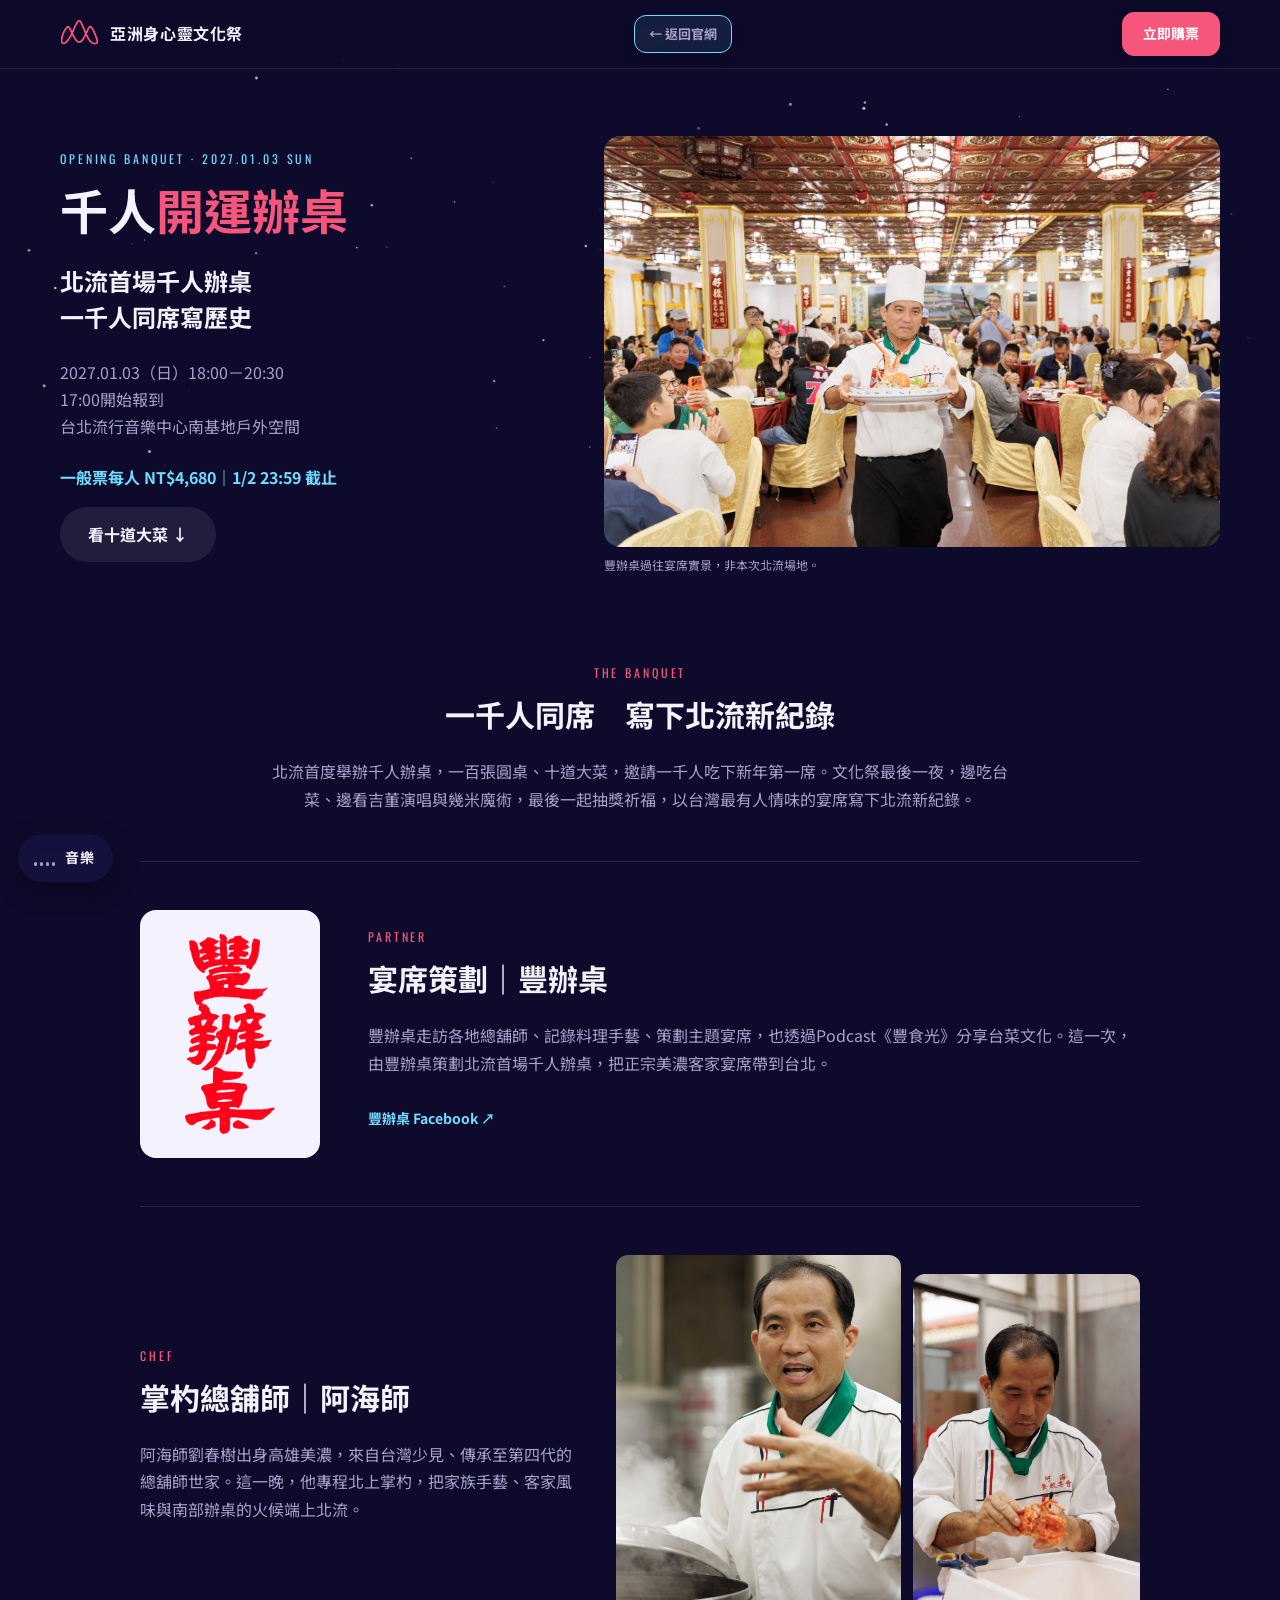
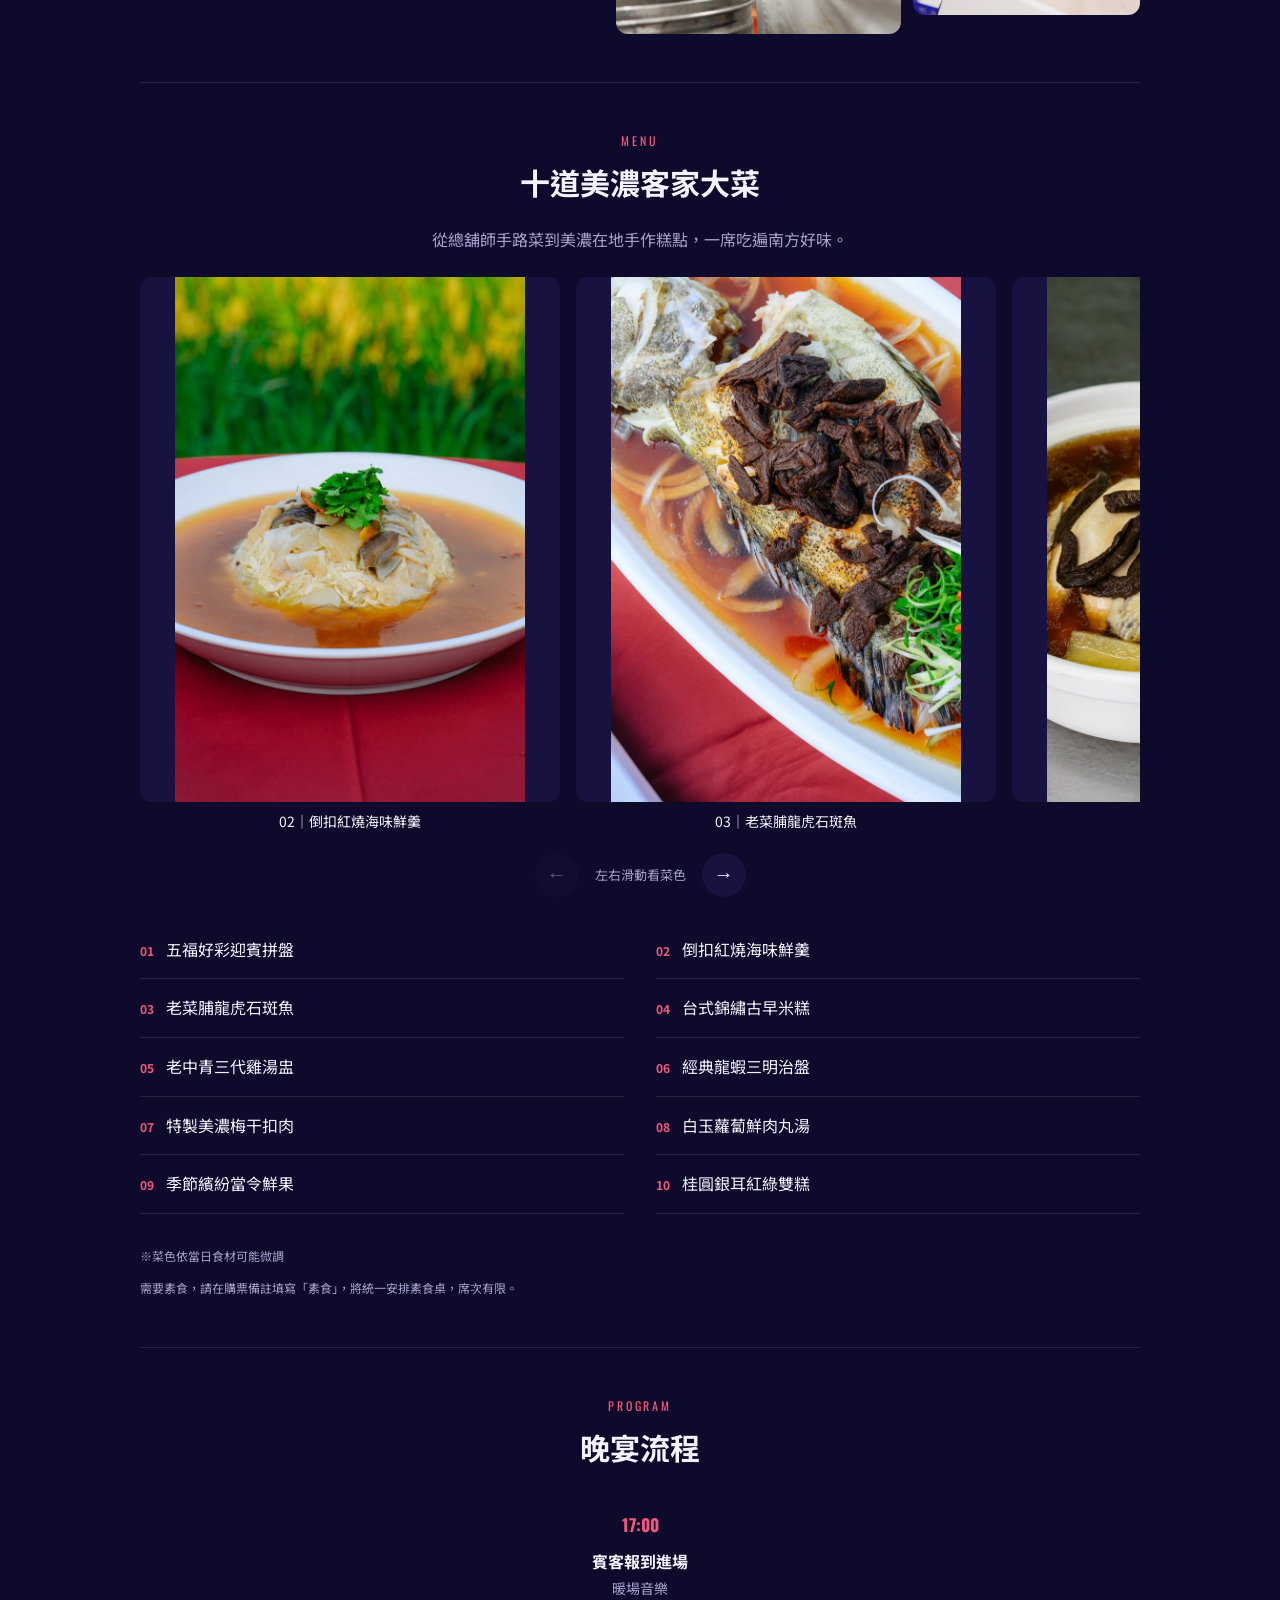
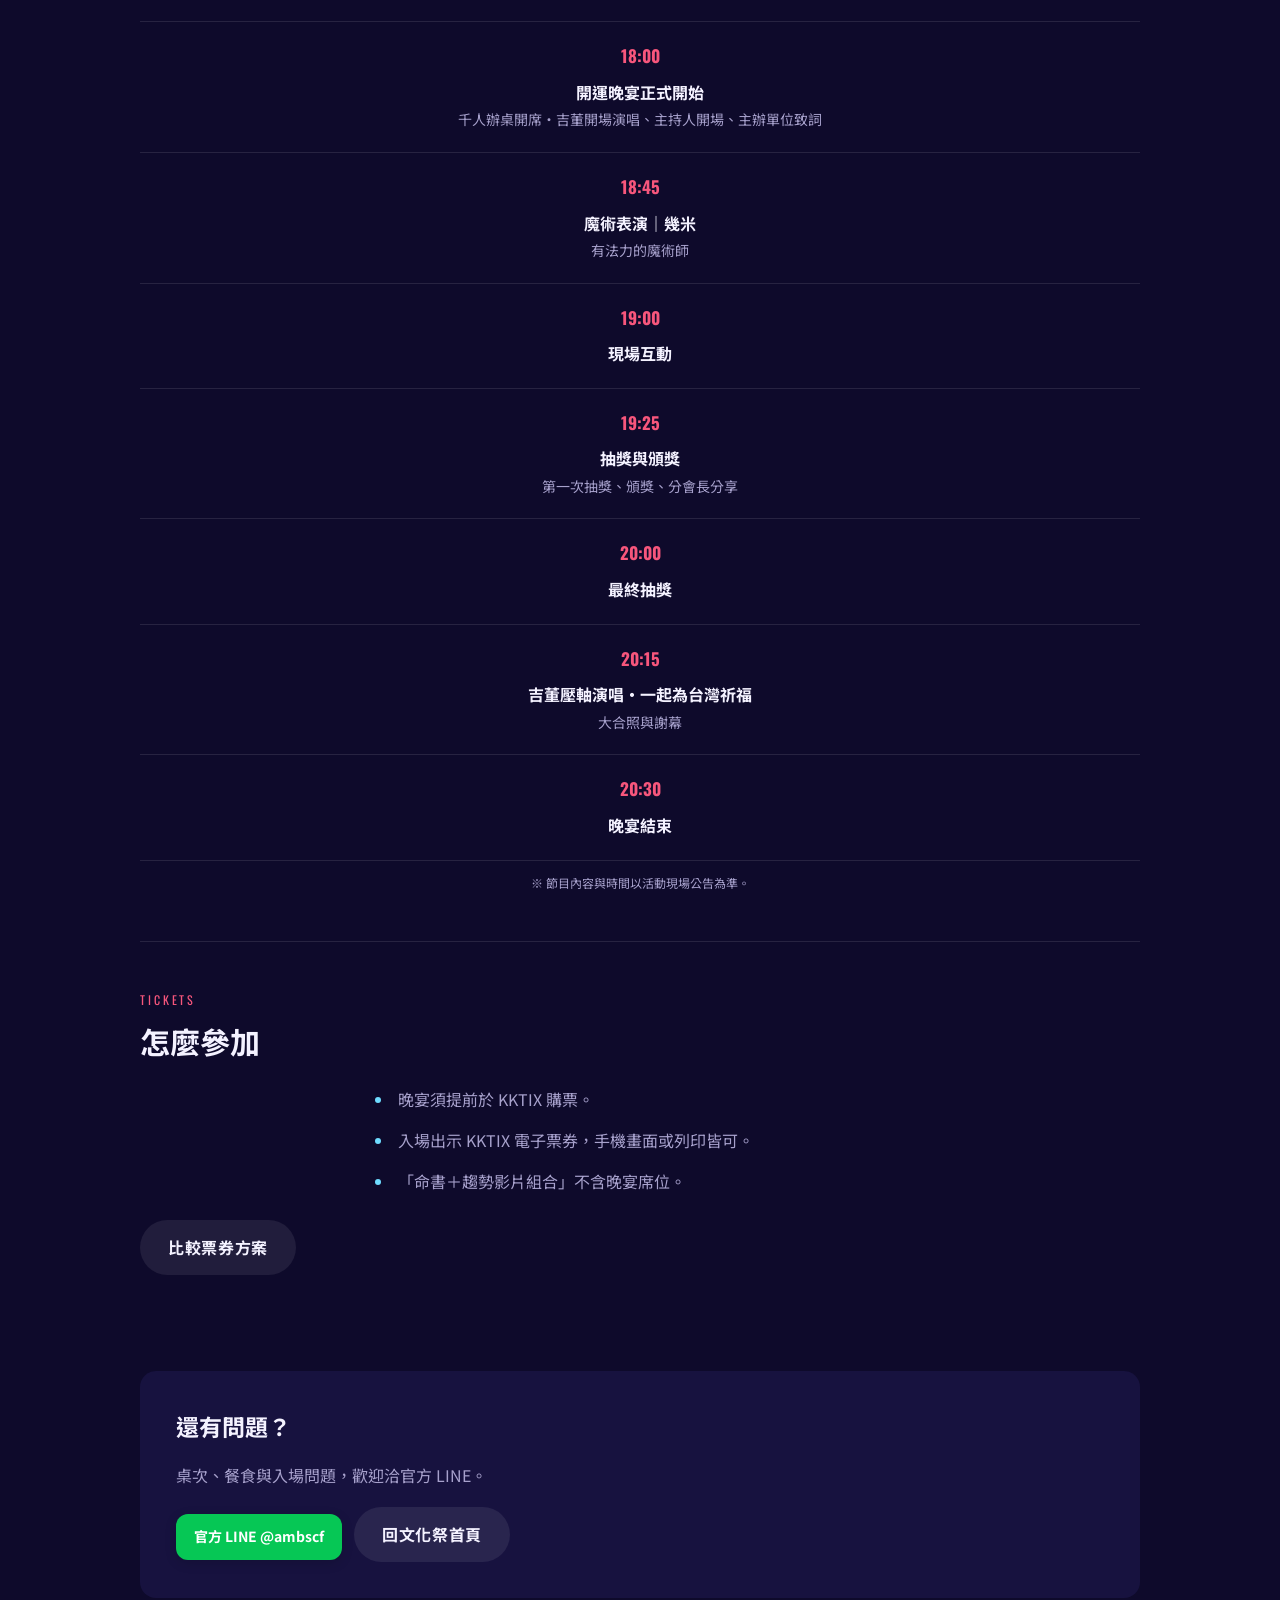
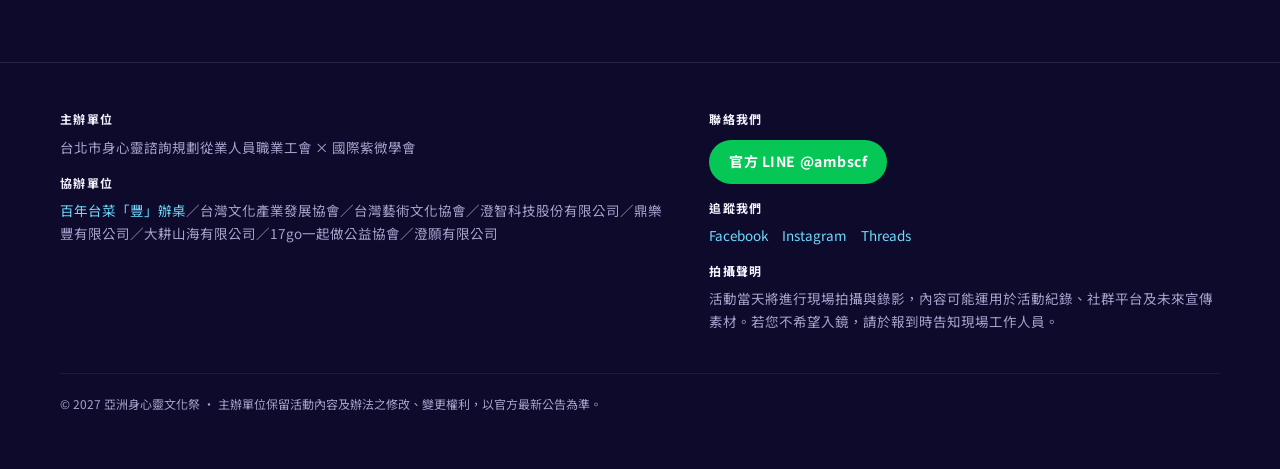
==== banquet.html @ ebc5cdb5 "Enable search indexing and add canonical URLs and sitemap" ====
<!doctype html><html lang="zh-Hant"><head>
<meta name="robots" content="index,follow"><meta charset="utf-8"><meta name="viewport" content="width=device-width,initial-scale=1"><title>千人開運辦桌｜2027 亞洲身心靈文化祭</title><meta name="description" content="北流首場千人辦桌，一千人同席寫歷史。2027.01.03，由豐辦桌策劃、阿海師掌杓，十道美濃客家大菜。"><link rel="icon" href="assets/logo-mark.png"><link href="https://fonts.googleapis.com/css2?family=Noto+Sans+TC:wght@400;500;700;900&family=Playfair+Display:ital,wght@1,500&family=Oswald:wght@500;700&display=swap" rel="stylesheet"><link rel="stylesheet" href="original.css"><link rel="stylesheet" href="guide.css"><link rel="stylesheet" href="banquet.css?v=mobile-finish"><meta property="og:type" content="website">
<meta property="og:title" content="千人開運辦桌｜2027 亞洲身心靈文化祭">
<meta property="og:description" content="2027.01.03 18:00–20:30｜台北流行音樂中心南基地｜豐辦桌策劃、阿海師掌杓，一千人同席寫歷史。">
<meta property="og:url" content="https://asiaspiritfest.com/banquet.html">
<meta property="og:image" content="https://asiaspiritfest.com/assets/share/banquet-photo-logo-20261016.jpg">
<meta property="og:image:width" content="1200">
<meta property="og:image:height" content="630">
<meta property="og:image:alt" content="千人開運辦桌｜2027 亞洲身心靈文化祭；2027.01.03 18:00–20:30｜台北流行音樂中心南基地｜豐辦桌策劃、阿海師掌杓，一千人同席寫歷史。">
<meta property="og:locale" content="zh_TW">
<meta name="twitter:card" content="summary_large_image">
<meta name="twitter:title" content="千人開運辦桌｜2027 亞洲身心靈文化祭">
<meta name="twitter:description" content="2027.01.03 18:00–20:30｜台北流行音樂中心南基地｜豐辦桌策劃、阿海師掌杓，一千人同席寫歷史。">
<meta name="twitter:image" content="https://asiaspiritfest.com/assets/share/banquet-photo-logo-20261016.jpg">
<link rel="stylesheet" href="mobile-actions.css?v=mobile-finish">
<link rel="canonical" href="https://asiaspiritfest.com/banquet.html">
</head><body>
<header class="nav on"><div class="wrap"><a class="brand" href="index.html"><img src="assets/logo-mark.png" alt="">亞洲身心靈文化祭</a><a class="guide-back guide-action btn btn-ghost" href="index.html#schedule">← 返回官網</a><a class="btn btn-main guide-action" href="https://kktix.com/events/culturalfestival2027/registrations/new" target="_blank" rel="noopener">立即購票</a></div></header>
<main>
<div class="guide-intro banquet-intro"><canvas id="stars" aria-hidden="true"></canvas><div class="wrap banquet-hero-layout"><div class="banquet-hero-copy">
<p class="eyebrow">OPENING BANQUET · 2027.01.03 SUN</p>
<h1>千人<span class="grad-text">開運辦桌</span></h1>
<p class="banquet-tagline">北流首場千人辦桌<br>一千人同席寫歷史</p>
<p class="banquet-date">2027.01.03（日）18:00－20:30<br>17:00開始報到<br>台北流行音樂中心南基地戶外空間</p>
<p class="banquet-offer" id="banquetOffer">早鳥每人 NT$3,980｜10/31 23:59 截止</p>
<div class="cta-row"><a class="btn btn-ghost" href="#menu">看十道大菜 ↓</a></div>
</div>
<figure class="banquet-hero"><img src="assets/banquet/banquet-hero.jpg" alt="豐辦桌過往宴席實景，總舖師端菜走向滿席賓客" width="1800" height="1200" fetchpriority="high"><figcaption>豐辦桌過往宴席實景，非本次北流場地。</figcaption></figure>
</div></div>
<div class="wrap guide-shell bq">
<article class="guide-info banquet-story"><p class="eyebrow">THE BANQUET</p><h2>一千人同席　寫下北流新紀錄</h2><p>北流首度舉辦千人辦桌，一百張圓桌、十道大菜，邀請一千人吃下新年第一席。文化祭最後一夜，邊吃台菜、邊看吉董演唱與幾米魔術，最後一起抽獎祈福，以台灣最有人情味的宴席寫下北流新紀錄。</p></article>
<article class="guide-info partner-layout"><div class="partner-logo"><img src="assets/banquet/feng-logo.png" alt="豐辦桌" width="500" height="1100" loading="lazy"></div><div><p class="eyebrow">PARTNER</p><h2>宴席策劃｜豐辦桌</h2><p>豐辦桌走訪各地總舖師、記錄料理手藝、策劃主題宴席，也透過Podcast《豐食光》分享台菜文化。這一次，由豐辦桌策劃北流首場千人辦桌，把正宗美濃客家宴席帶到台北。</p><a class="banquet-text-link" href="https://www.facebook.com/falleratw" target="_blank" rel="noopener">豐辦桌 Facebook ↗</a></div></article>
<article class="guide-info chef-layout"><div><p class="eyebrow">CHEF</p><h2>掌杓總舖師｜阿海師</h2><p>阿海師劉春樹出身高雄美濃，來自台灣少見、傳承至第四代的總舖師世家。這一晚，他專程北上掌杓，把家族手藝、客家風味與南部辦桌的火候端上北流。</p></div><div class="chef-photos"><figure><img src="assets/banquet/chef-speaking.jpg" alt="阿海師在廚房講解料理" width="1100" height="734" loading="lazy"></figure><figure><img src="assets/banquet/chef-cooking.jpg" alt="阿海師專注處理大蝦" width="733" height="1100" loading="lazy"></figure></div></article>
<article class="guide-info" id="menu"><div class="menu-heading"><p class="eyebrow">MENU</p><h2>十道美濃客家大菜</h2><p>從總舖師手路菜到美濃在地手作糕點，一席吃遍南方好味。</p></div>
<div class="dish-gallery" id="dishGallery" tabindex="0" role="region" aria-label="菜色相簿，可左右滑動">
<figure><img src="assets/banquet/seafood-soup.jpg" alt="倒扣紅燒海味鮮羹菜色照片" width="733" height="1100" loading="lazy"><figcaption>02｜倒扣紅燒海味鮮羹</figcaption></figure>
<figure><img src="assets/banquet/grouper.jpg" alt="老菜脯龍虎石斑魚菜色照片" width="733" height="1100" loading="lazy"><figcaption>03｜老菜脯龍虎石斑魚</figcaption></figure>
<figure><img src="assets/banquet/chicken-soup.jpg" alt="老中青三代雞湯盅菜色照片" width="733" height="1100" loading="lazy"><figcaption>05｜老中青三代雞湯盅</figcaption></figure>
<figure><img src="assets/banquet/mung-cake.jpg" alt="美濃在地手作綠豆糕" width="1100" height="733" loading="lazy"><figcaption>手作綠豆糕</figcaption></figure><figure><img src="assets/banquet/redbean-cake.jpg" alt="美濃在地手作紅豆糕" width="1100" height="733" loading="lazy"><figcaption>手作紅豆糕</figcaption></figure></div><div class="dish-controls"><button type="button" id="dishPrev" aria-label="上一張菜色照片">←</button><span>左右滑動看菜色</span><button type="button" id="dishNext" aria-label="下一張菜色照片">→</button></div>
<ol class="menu"><li>五福好彩迎賓拼盤</li><li>倒扣紅燒海味鮮羹</li><li>老菜脯龍虎石斑魚</li><li>台式錦繡古早米糕</li><li>老中青三代雞湯盅</li><li>經典龍蝦三明治盤</li><li>特製美濃梅干扣肉</li><li>白玉蘿蔔鮮肉丸湯</li><li>季節繽紛當令鮮果</li><li>桂圓銀耳紅綠雙糕</li></ol>

<p class="menu-note">※菜色依當日食材可能微調</p><p class="menu-note">需要素食，請在購票備註填寫「素食」，將統一安排素食桌，席次有限。</p></article>
<article class="guide-info banquet-program" id="program"><p class="eyebrow">PROGRAM</p><h2>晚宴流程</h2><ol class="flow"><li><time>17:00</time><div><b>賓客報到進場</b><span>暖場音樂</span></div></li><li><time>18:00</time><div><b>開運晚宴正式開始</b><span>千人辦桌開席・吉董開場演唱、主持人開場、主辦單位致詞</span></div></li><li><time>18:45</time><div><b>魔術表演｜幾米</b><span>有法力的魔術師</span></div></li><li><time>19:00</time><div><b>現場互動</b></div></li><li><time>19:25</time><div><b>抽獎與頒獎</b><span>第一次抽獎、頒獎、分會長分享</span></div></li><li><time>20:00</time><div><b>最終抽獎</b></div></li><li><time>20:15</time><div><b>吉董壓軸演唱・一起為台灣祈福</b><span>大合照與謝幕</span></div></li><li><time>20:30</time><div><b>晚宴結束</b></div></li></ol><p class="menu-note">※ 節目內容與時間以活動現場公告為準。</p></article>
<article class="guide-info" id="participate"><p class="eyebrow">TICKETS</p><h2>怎麼參加</h2><ul class="participation-points"><li>晚宴須提前於 KKTIX 購票。</li><li>入場出示 KKTIX 電子票券，手機畫面或列印皆可。</li><li>「命書＋趨勢影片組合」不含晚宴席位。</li></ul><div class="cta-row"><a class="btn btn-ghost" href="index.html#tickets">比較票券方案</a></div></article>
<aside class="guide-support"><h3>還有問題？</h3><p>桌次、餐食與入場問題，歡迎洽官方 LINE。</p><div class="cta-row"><a class="btn btn-line guide-action" href="https://lin.ee/wRx6bWV" target="_blank" rel="noopener">官方 LINE @ambscf</a><a class="btn btn-ghost" href="index.html">回文化祭首頁</a></div></aside>
</div></main><footer>
  <div class="wrap">
    <div class="foot">
      <div>
        <h5>主辦單位</h5>
        <p>台北市身心靈諮詢規劃從業人員職業工會 × 國際紫微學會</p>
        <h5>協辦單位</h5>
        <p><a href="https://www.facebook.com/falleratw" target="_blank" rel="noopener">百年台菜「豐」辦桌</a>／台灣文化產業發展協會／台灣藝術文化協會／澄智科技股份有限公司／鼎樂豐有限公司／大耕山海有限公司／17go一起做公益協會／澄願有限公司</p>
      </div>
      <div>
        <h5>聯絡我們</h5>
        <p><a class="btn btn-line btn-sm" href="https://lin.ee/wRx6bWV" target="_blank" rel="noopener">官方 LINE @ambscf</a></p>
        <h5>追蹤我們</h5>
        <p><a href="https://www.facebook.com/ambscf" target="_blank" rel="noopener">Facebook</a>　<a href="https://www.instagram.com/ambscfestival/" target="_blank" rel="noopener">Instagram</a>　<a href="https://www.threads.com/@ambscfestival" target="_blank" rel="noopener">Threads</a></p>
        <h5>拍攝聲明</h5>
        <p>活動當天將進行現場拍攝與錄影，內容可能運用於活動紀錄、社群平台及未來宣傳素材。若您不希望入鏡，請於報到時告知現場工作人員。</p>
      </div>
    </div>
    <p class="copy">© 2027 亞洲身心靈文化祭 · 主辦單位保留活動內容及辦法之修改、變更權利，以官方最新公告為準。</p>
  </div>
<button class="music" id="music" type="button" aria-pressed="false" aria-label="開啟背景音樂"><span class="mbars"><i></i><i></i><i></i><i></i></span><span class="mtxt">音樂</span></button>
</footer>
<script>const reduce=matchMedia('(prefers-reduced-motion:reduce)').matches;
// 背景音樂：網頁即時合成的 Tech House（四拍底鼓＋反拍開鈸＋滾動貝斯＋和弦刺音），按鈕開啟才會發聲
(function(){const btn=document.getElementById("music");let ctx,master,duck,delay,stabF,timer,step=0,nextT=0,on=false,noise;
  const BPM=125,S16=60/BPM/4,SWING=S16*.10;                 // 以十六分音符為一格，反拍略往後推出律動
  const ROOT=55;                                             // A 小調
  const BASS=[null,0,0,null, null,0,12,null, null,0,0,3, null,0,10,null];   // 相對根音的半音數，null＝休止（避開底鼓）
  const STAB=[220,261.63,329.63,392];                        // Am7
  const hz=n=>ROOT*Math.pow(2,n/12);
  function build(){ctx=new (window.AudioContext||window.webkitAudioContext)();
    const comp=ctx.createDynamicsCompressor();comp.threshold.value=-14;comp.ratio.value=5;comp.attack.value=.004;comp.release.value=.12;comp.connect(ctx.destination);
    master=ctx.createGain();master.gain.value=0;master.connect(comp);
    const an=ctx.createAnalyser();an.fftSize=512;master.connect(an);window.__musicAnalyser=an;
    duck=ctx.createGain();duck.connect(master);               // 底鼓一下，貝斯與和弦就被壓一下（抽吸感）
    stabF=ctx.createBiquadFilter();stabF.type="lowpass";stabF.frequency.value=700;stabF.Q.value=6;stabF.connect(duck);
    delay=ctx.createDelay(1);delay.delayTime.value=S16*3;const fb=ctx.createGain();fb.gain.value=.34;const hp=ctx.createBiquadFilter();hp.type="highpass";hp.frequency.value=500;
    const wet=ctx.createGain();wet.gain.value=.28;delay.connect(hp);hp.connect(fb);fb.connect(delay);hp.connect(wet);wet.connect(duck);
    const len=ctx.sampleRate*.5,buf=ctx.createBuffer(1,len,ctx.sampleRate),d=buf.getChannelData(0);for(let k=0;k<len;k++)d[k]=Math.random()*2-1;noise=buf}
  function kick(t){const o=ctx.createOscillator(),g=ctx.createGain();o.frequency.setValueAtTime(165,t);o.frequency.exponentialRampToValueAtTime(46,t+.11);
    g.gain.setValueAtTime(.95,t);g.gain.exponentialRampToValueAtTime(.001,t+.3);o.connect(g);g.connect(master);o.start(t);o.stop(t+.32);
    duck.gain.cancelScheduledValues(t);duck.gain.setValueAtTime(.22,t);duck.gain.linearRampToValueAtTime(1,t+S16*3)}
  function nz(t,type,freq,q,vol,dec){const s=ctx.createBufferSource(),f=ctx.createBiquadFilter(),g=ctx.createGain();s.buffer=noise;f.type=type;f.frequency.value=freq;f.Q.value=q;
    g.gain.setValueAtTime(vol,t);g.gain.exponentialRampToValueAtTime(.001,t+dec);s.connect(f);f.connect(g);g.connect(master);s.start(t,Math.random()*.2);s.stop(t+dec+.02)}
  const hat=(t,v)=>nz(t,"highpass",9000,.7,v,.035),ohat=t=>nz(t,"highpass",7000,.7,.11,.16);
  function clap(t,v=.3){for(const o of [0,.011,.022])nz(t+o,"bandpass",1500,1.4,v*.7,.05);nz(t+.03,"bandpass",1300,1,v,.18)}
  function bass(n,t){const o=ctx.createOscillator(),f=ctx.createBiquadFilter(),g=ctx.createGain();o.type="square";o.frequency.value=hz(n);
    f.type="lowpass";f.Q.value=7;f.frequency.setValueAtTime(900,t);f.frequency.exponentialRampToValueAtTime(160,t+.11);
    g.gain.setValueAtTime(0,t);g.gain.linearRampToValueAtTime(.34,t+.006);g.gain.exponentialRampToValueAtTime(.001,t+S16*.95);
    o.connect(f);f.connect(g);g.connect(duck);o.start(t);o.stop(t+S16)}
  function stab(t,cut){stabF.frequency.setValueAtTime(cut,t);for(const fr of STAB)for(const det of [-9,9]){const o=ctx.createOscillator(),g=ctx.createGain();o.type="sawtooth";o.frequency.value=fr;o.detune.value=det;
    g.gain.setValueAtTime(0,t);g.gain.linearRampToValueAtTime(.045,t+.005);g.gain.exponentialRampToValueAtTime(.001,t+.16);o.connect(g);g.connect(stabF);g.connect(delay);o.start(t);o.stop(t+.18)}}
  function perc(t,f){const o=ctx.createOscillator(),g=ctx.createGain();o.type="sine";o.frequency.setValueAtTime(f*1.5,t);o.frequency.exponentialRampToValueAtTime(f,t+.04);
    g.gain.setValueAtTime(.16,t);g.gain.exponentialRampToValueAtTime(.001,t+.11);o.connect(g);g.connect(master);g.connect(delay);o.start(t);o.stop(t+.12)}
  function tick(){while(nextT<ctx.currentTime+.3){const s=step%16,bar=Math.floor(step/16),t=nextT+(s%2?SWING:0),fill=bar%8===7&&s>=12;
      if(s%4===0&&!fill)kick(t);                                        // 四拍底鼓
      hat(t,s%4===2?.0:(s%2?.05:.03));                                  // 十六分閉鈸
      if(bar>=2){if(s%4===2)ohat(t);if(s===4||s===12)clap(t)}           // 反拍開鈸、二四拍拍手
      if(bar>=4&&BASS[s]!==null&&!fill)bass(BASS[s],t);                 // 滾動貝斯
      if(bar>=8){if(s===3||s===10||(bar%2&&s===14))stab(t,600+((bar%8)*16+s)/128*2600);   // 和弦刺音，八小節內濾波器慢慢打開
        if(s===7)perc(t,330);if(s===13&&bar%2)perc(t,247)}
      if(fill)clap(t,.14+(s-12)*.06);                                   // 每八小節最後半拍抽掉底鼓做過門
      nextT+=S16;step++}}
  function start(){if(!ctx)build();ctx.resume();step=0;nextT=ctx.currentTime+.08;clearInterval(timer);timer=setInterval(tick,60);tick();
    master.gain.cancelScheduledValues(ctx.currentTime);master.gain.setValueAtTime(master.gain.value,ctx.currentTime);master.gain.linearRampToValueAtTime(.5,ctx.currentTime+1.2)}
  function stop(){clearInterval(timer);const t=ctx.currentTime;master.gain.cancelScheduledValues(t);master.gain.setValueAtTime(master.gain.value,t);master.gain.linearRampToValueAtTime(0,t+.6);setTimeout(()=>{if(!on)ctx.suspend()},1300)}
  btn.onclick=()=>{on=!on;btn.setAttribute("aria-pressed",on);btn.setAttribute("aria-label",on?"關閉背景音樂":"開啟背景音樂");on?start():stop()};
  document.addEventListener("visibilitychange",()=>{if(!ctx||!on)return;document.hidden?ctx.suspend():ctx.resume()});
  window.__music=()=>({on,state:ctx&&ctx.state,step})})();


// 星空
(function(){const c=document.getElementById("stars"),x=c.getContext("2d");let W,H,st=[];
  function size(){W=c.width=c.offsetWidth;H=c.height=c.offsetHeight;st=Array.from({length:Math.round(W*H/9000)},()=>({x:Math.random()*W,y:Math.random()*H*.75,r:Math.random()*1.4+.3,p:Math.random()*6.28,s:Math.random()*.02+.006}))}
  function draw(){x.clearRect(0,0,W,H);for(const s of st){s.p+=s.s;x.globalAlpha=.35+Math.sin(s.p)*.35;x.fillStyle="#fff";x.beginPath();x.arc(s.x,s.y,s.r,0,6.28);x.fill()}if(!reduce)requestAnimationFrame(draw)}
  size();draw();addEventListener("resize",size)})();
</script><nav class="mobile-actions" aria-label="活動快捷入口"><a href="index.html#experiences">免費活動</a><a class="mobile-buy" href="https://kktix.com/events/culturalfestival2027/registrations/new" target="_blank" rel="noopener">晚宴購票 <span aria-hidden="true">↗</span></a></nav>
<script>
(()=>{const gallery=document.getElementById('dishGallery'),prev=document.getElementById('dishPrev'),next=document.getElementById('dishNext');
const update=()=>{prev.disabled=gallery.scrollLeft<2;next.disabled=gallery.scrollLeft+gallery.clientWidth>=gallery.scrollWidth-2};
const move=dir=>gallery.scrollBy({left:dir*(gallery.querySelector('figure').getBoundingClientRect().width+16),behavior:matchMedia('(prefers-reduced-motion:reduce)').matches?'instant':'smooth'});
prev.onclick=()=>move(-1);next.onclick=()=>move(1);gallery.addEventListener('keydown',e=>{if(e.key==='ArrowLeft'||e.key==='ArrowRight'){e.preventDefault();move(e.key==='ArrowLeft'?-1:1)}});gallery.addEventListener('scroll',update,{passive:true});addEventListener('resize',update);update();})();
</script><script>
(()=>{const el=document.getElementById('banquetOffer');const now=Date.now();if(now>=Date.parse('2026-11-01T00:00:00+08:00')){el.textContent=now<Date.parse('2027-01-03T00:00:00+08:00')?'一般票每人 NT$4,680｜1/2 23:59 截止':'線上售票已截止';}})();
</script></body></html>
---- original.css ----
:root{
  --bg:#0d0a2a; --bg2:#151040; --panel:rgba(255,255,255,.055); --line:rgba(255,255,255,.14);
  --ink:#f5f3ff; --mute:#b9b3dd; --pink:#ff4f8b; --cyan:#35e0ff; --violet:#8b5cff; --amber:#ffb347;
  --grad:linear-gradient(100deg,var(--cyan),var(--violet) 45%,var(--pink) 75%,var(--amber));
  --r:20px; --w:1160px;
}
*{box-sizing:border-box}
html{scroll-behavior:smooth;scroll-padding-top:76px}
body{margin:0;background:var(--bg);color:var(--ink);font-family:"Noto Sans TC",system-ui,sans-serif;line-height:1.75;-webkit-font-smoothing:antialiased;overflow-x:hidden}
img{max-width:100%;height:auto;display:block}
a{color:inherit;text-decoration:none}
.wrap{width:min(var(--w),100% - 40px);margin-inline:auto}
section{padding:96px 0;position:relative}
.eyebrow{font-family:Oswald,sans-serif;letter-spacing:.28em;font-size:13px;color:var(--cyan);text-transform:uppercase;margin:0 0 10px}
h2{font-size:clamp(28px,4.4vw,46px);font-weight:900;line-height:1.25;margin:0 0 16px;letter-spacing:.04em}
.lead{color:var(--mute);max-width:640px;margin:0 0 44px}
.grad-text{background:var(--grad);-webkit-background-clip:text;background-clip:text;color:transparent}

/* 按鈕 */
.btn{display:inline-flex;align-items:center;gap:10px;padding:14px 30px;border-radius:999px;font-weight:700;letter-spacing:.08em;position:relative;transition:transform .25s,box-shadow .25s;cursor:pointer;border:0;font-family:inherit;font-size:16px}
.btn-main{background:var(--grad);background-size:200% 100%;color:#120a33;box-shadow:0 8px 34px rgba(255,79,139,.4);animation:sheen 5s linear infinite}
.btn-main:hover{transform:translateY(-3px) scale(1.03);box-shadow:0 14px 44px rgba(53,224,255,.5)}
.btn-ghost{border:1px solid var(--line);color:var(--ink);background:rgba(255,255,255,.04)}
.btn-ghost:hover{border-color:var(--cyan);transform:translateY(-3px)}
@keyframes sheen{to{background-position:200% 0}}

/* 導覽列 */
.nav{position:fixed;inset:0 0 auto 0;z-index:50;transition:background .3s,backdrop-filter .3s,border-color .3s;border-bottom:1px solid transparent}
.nav.on{background:rgba(13,10,42,.78);backdrop-filter:blur(14px);border-color:var(--line)}
.nav .wrap{display:flex;align-items:center;justify-content:space-between;height:68px}
.brand{display:flex;align-items:center;gap:10px;font-weight:900;letter-spacing:.1em;font-size:15px}
.brand img{width:40px;height:40px;object-fit:contain;transform:scale(1.9)}
.nav ul{display:flex;gap:30px;list-style:none;margin:0;padding:0;font-size:14px;letter-spacing:.12em}
.nav ul a{opacity:.8;position:relative;padding:6px 0}
.nav ul a::after{content:"";position:absolute;left:0;bottom:0;height:2px;width:0;background:var(--grad);transition:width .3s}
.nav ul a:hover{opacity:1}.nav ul a:hover::after{width:100%}
.nav .btn{padding:9px 20px;font-size:14px}
@media(max-width:860px){.nav ul{display:none}}

/* 主視覺 */
.hero{min-height:100svh;padding:92px 0 60px;display:flex;align-items:center;overflow:hidden;background:radial-gradient(120% 80% at 50% 0%,#2a1670 0%,var(--bg) 62%)}
#stars{position:absolute;inset:0;width:100%;height:100%;pointer-events:none}
.orb{position:absolute;border-radius:50%;filter:blur(70px);opacity:.55;animation:drift 16s ease-in-out infinite alternate;pointer-events:none}
.orb.a{width:420px;height:420px;background:var(--pink);top:-90px;left:-110px}
.orb.b{width:480px;height:480px;background:var(--cyan);top:22%;right:-170px;animation-duration:20s;animation-delay:-6s;opacity:.38}
.orb.c{width:340px;height:340px;background:var(--violet);bottom:6%;left:32%;animation-duration:24s;animation-delay:-11s}
@keyframes drift{to{transform:translate(70px,50px) scale(1.2)}}
.grid-floor{position:absolute;left:-50%;right:-50%;bottom:0;height:46%;perspective:420px;pointer-events:none;-webkit-mask-image:linear-gradient(transparent,#000 55%);mask-image:linear-gradient(transparent,#000 55%)}
.grid-floor i{position:absolute;inset:0;transform:rotateX(64deg);transform-origin:50% 0;background-image:linear-gradient(rgba(53,224,255,.5) 1px,transparent 1px),linear-gradient(90deg,rgba(255,79,139,.5) 1px,transparent 1px);background-size:64px 64px;animation:floor 2.6s linear infinite;height:220%}
@keyframes floor{to{background-position:0 64px,0 0}}
.hero .wrap{position:relative;display:grid;grid-template-columns:1.15fr .85fr;gap:56px;align-items:center}
.hero h1{margin:0;font-weight:900;font-size:clamp(38px,5.6vw,72px);line-height:1.1;letter-spacing:.03em}
.hero h1 span{display:inline-block;opacity:0;transform:translateY(60px) rotate(6deg);animation:pop .8s cubic-bezier(.2,.9,.25,1.2) forwards}
@keyframes pop{to{opacity:1;transform:none}}
.hero .year{font-family:Oswald,sans-serif;font-size:clamp(18px,2.4vw,26px);letter-spacing:.4em;color:var(--cyan);margin:0 0 8px}
.hero .slogan{font-size:clamp(18px,2.4vw,26px);letter-spacing:.42em;margin:12px 0 2px;font-weight:500}
.hero .en{font-family:"Playfair Display",serif;font-style:italic;font-size:clamp(17px,2.2vw,26px);color:var(--mute);margin:0 0 20px}
.hero .tagline{margin:-8px 0 20px;color:var(--ink);opacity:.9;font-size:15.5px;letter-spacing:.12em}
.fade-up{opacity:0;transform:translateY(24px);animation:pop .9s ease forwards}
.facts{display:flex;flex-wrap:wrap;gap:10px;margin:0 0 18px}
.fact{border:1px solid var(--line);background:var(--panel);backdrop-filter:blur(8px);border-radius:14px;padding:12px 18px;min-width:128px}
.fact small{display:block;font-family:Oswald,sans-serif;letter-spacing:.2em;font-size:11px;color:var(--cyan)}
.fact b{font-size:17px;letter-spacing:.04em}
.cta-row{display:flex;flex-wrap:wrap;gap:14px;align-items:center}
.poster{position:relative;justify-self:center;width:min(380px,100%,52svh);perspective:1000px}
.poster-in{border-radius:22px;overflow:hidden;box-shadow:0 30px 90px rgba(0,0,0,.6),0 0 0 1px rgba(255,255,255,.16);transition:transform .2s ease-out;animation:float 6s ease-in-out infinite;will-change:transform}
.poster::before{content:"";position:absolute;inset:-14px;border-radius:32px;background:var(--grad);filter:blur(34px);opacity:.55;animation:pulse 4s ease-in-out infinite alternate;z-index:-1}
@keyframes float{50%{translate:0 -14px}}
@keyframes pulse{to{opacity:.9;transform:scale(1.04)}}
.scroll-hint{position:absolute;left:50%;bottom:22px;translate:-50% 0;font-family:Oswald,sans-serif;font-size:11px;letter-spacing:.3em;color:var(--mute);display:flex;flex-direction:column;align-items:center;gap:8px}
.scroll-hint::after{content:"";width:1px;height:34px;background:linear-gradient(var(--cyan),transparent);animation:drop 1.8s ease-in-out infinite}
@keyframes drop{0%{transform:scaleY(0);transform-origin:top}50%{transform:scaleY(1);transform-origin:top}51%{transform-origin:bottom}100%{transform:scaleY(0);transform-origin:bottom}}
@media(max-width:900px){.hero .wrap{grid-template-columns:1fr;gap:44px}.poster{width:min(330px,82%)}.scroll-hint{display:none}}

/* 倒數 */
.count{display:flex;gap:10px;margin:0 0 22px}
.count div{width:74px;padding:10px 0;text-align:center;border-radius:14px;background:rgba(0,0,0,.34);border:1px solid var(--line)}
.count b{display:block;font-family:Oswald,sans-serif;font-size:30px;line-height:1.1;font-variant-numeric:tabular-nums}
.count small{font-size:11px;color:var(--mute);letter-spacing:.2em}
.count b.tick{animation:tick .45s ease}
@keyframes tick{0%{transform:translateY(-8px);opacity:.3}100%{transform:none;opacity:1}}

/* 跑馬燈 */
.marquee{overflow:hidden;border-block:1px solid var(--line);background:rgba(255,255,255,.03);padding:18px 0}
.marquee-track{display:flex;width:max-content;animation:slide 32s linear infinite}
.marquee:hover .marquee-track{animation-play-state:paused}
.marquee span{font-size:20px;font-weight:700;letter-spacing:.3em;padding:0 26px;white-space:nowrap}
.marquee span::after{content:"✦";margin-left:52px;color:var(--pink)}
@keyframes slide{to{transform:translateX(-50%)}}

/* 捲動說故事場景 */
.story{height:340vh;padding:0;position:relative}
.story-pin{position:sticky;top:0;height:100vh;height:100svh;overflow:hidden;background:#0d0a2a}
.story-img{position:absolute;left:0;top:0;max-width:none;transform-origin:0 0;will-change:transform}
.story-shade{position:absolute;inset:0;background:linear-gradient(180deg,var(--bg) 0%,rgba(13,10,42,.55) 22%,transparent 45%,transparent 60%,rgba(13,10,42,.75) 86%,var(--bg) 100%),radial-gradient(120% 90% at 50% 50%,transparent 45%,rgba(13,10,42,.75))}
.beam{position:absolute;top:-10%;left:50%;width:140vmax;height:140vmax;translate:-50% 0;transform-origin:50% 0;background:conic-gradient(from 180deg at 50% 0,transparent 0 172deg,var(--bc) 180deg,transparent 188deg 360deg);mix-blend-mode:screen;opacity:var(--bo,0);filter:blur(6px);animation:sweep 5s ease-in-out infinite alternate;pointer-events:none}
.beam.b1{--bc:rgba(53,224,255,.75)}
.beam.b2{--bc:rgba(255,79,139,.7);animation-duration:6.5s;animation-delay:-2s;animation-direction:alternate-reverse}
.beam.b3{--bc:rgba(255,179,71,.6);animation-duration:8s;animation-delay:-4s}
@keyframes sweep{from{rotate:-34deg}to{rotate:34deg}}
.story-big{position:absolute;left:0;top:50%;translate:0 -50%;white-space:nowrap;font-family:Oswald,sans-serif;font-weight:700;font-size:clamp(90px,19vw,260px);line-height:1;color:transparent;-webkit-text-stroke:1.5px rgba(255,255,255,.3);will-change:transform;pointer-events:none}
.story-caps{position:absolute;inset:auto 0 12% 0;width:min(var(--w),100% - 40px);margin-inline:auto;height:230px}
.cap{position:absolute;left:0;bottom:0;max-width:560px;opacity:0;transform:translateY(40px);transition:opacity .5s,transform .6s cubic-bezier(.2,.8,.2,1)}
.cap.on{opacity:1;transform:none}
.cap span{font-family:Oswald,sans-serif;letter-spacing:.3em;font-size:13px;color:var(--cyan)}
.cap h3{font-size:clamp(30px,5vw,58px);line-height:1.2;margin:8px 0 10px;font-weight:900;letter-spacing:.04em;text-shadow:0 4px 30px rgba(0,0,0,.6)}
.cap p{margin:0;color:var(--ink);opacity:.85;text-shadow:0 2px 14px rgba(0,0,0,.7)}
.story-dots{position:absolute;right:26px;top:50%;translate:0 -50%;display:grid;gap:12px}
.story-dots i{width:8px;height:8px;border-radius:50%;background:rgba(255,255,255,.3);transition:.4s}
.story-dots i.on{background:var(--cyan);box-shadow:0 0 14px var(--cyan);scale:1.6}
@media(prefers-reduced-motion:reduce){.story{height:auto}.story-pin{position:relative}.cap{position:relative;opacity:1;transform:none;margin-bottom:24px}.story-caps{position:relative;height:auto;inset:auto;padding:60vh 0 40px}.story-big,.beam{display:none}}

/* 進場動畫 */
.rv{opacity:0;transform:translateY(46px);transition:opacity .8s ease,transform .8s cubic-bezier(.2,.8,.2,1);transition-delay:var(--d,0s)}
.rv.in{opacity:1;transform:none}

/* 關於 */
.about-grid{display:grid;grid-template-columns:1fr 1fr;gap:56px;align-items:center}
.about p{color:var(--mute);margin:0 0 14px}
.about strong{color:var(--ink)}
.stats{display:grid;grid-template-columns:1fr 1fr;gap:16px}
.stat{border:1px solid var(--line);border-radius:var(--r);padding:26px 22px;background:var(--panel);position:relative;overflow:hidden}
.stat::after{content:"";position:absolute;inset:auto -30% -70% -30%;height:100%;background:var(--grad);filter:blur(50px);opacity:.22}
.stat b{font-family:Oswald,sans-serif;font-size:clamp(40px,6vw,60px);line-height:1;display:block}
.stat span{color:var(--mute);font-size:14px;letter-spacing:.1em}
@media(max-width:860px){.about-grid{grid-template-columns:1fr;gap:36px}}

/* 亮點 */
.cards{display:grid;grid-template-columns:repeat(auto-fit,minmax(250px,1fr));gap:20px}
.card{border:1px solid var(--line);border-radius:var(--r);padding:30px 26px;background:var(--panel);position:relative;overflow:hidden;transition:transform .35s,border-color .35s}
.card::before{content:"";position:absolute;width:220px;height:220px;border-radius:50%;background:radial-gradient(var(--c,var(--cyan)),transparent 70%);opacity:0;left:var(--mx,50%);top:var(--my,50%);translate:-50% -50%;transition:opacity .35s;pointer-events:none}
.card:hover{transform:translateY(-8px);border-color:var(--c,var(--cyan))}
.card:hover::before{opacity:.28}
.card .no{font-family:Oswald,sans-serif;font-size:13px;letter-spacing:.24em;color:var(--c,var(--cyan))}
.card h3{font-size:22px;margin:8px 0 10px;letter-spacing:.06em}
.card p{margin:0;color:var(--mute);font-size:15px}
.card a.more{display:inline-block;margin-top:14px;color:var(--c);font-weight:700;font-size:14px;letter-spacing:.08em}

/* 攤商 */
.chips{display:flex;flex-wrap:wrap;gap:10px;margin-bottom:30px}
.chip{border:1px solid var(--line);background:rgba(255,255,255,.04);color:var(--mute);font:inherit;font-weight:700;font-size:14px;letter-spacing:.1em;padding:9px 20px;border-radius:999px;cursor:pointer;transition:.3s}
.chip:hover{border-color:var(--cyan);color:var(--ink)}
.chip[aria-pressed=true]{background:var(--grad);color:#120a33;border-color:transparent}
.vgrid{display:grid;grid-template-columns:repeat(auto-fill,minmax(260px,1fr));gap:18px}
.vd{border:1px solid var(--line);border-radius:var(--r);background:var(--panel);overflow:hidden;transition:transform .35s,border-color .35s,box-shadow .35s;animation:vin .5s ease both;animation-delay:calc(var(--i)*45ms)}
@keyframes vin{from{opacity:0;transform:translateY(26px) scale(.96)}}
.vd:hover{transform:translateY(-8px);border-color:var(--c);box-shadow:0 18px 50px rgba(0,0,0,.45)}
.vd{display:flex;flex-direction:column}
.vd .pic{aspect-ratio:4/3;position:relative;overflow:hidden}
.vd .pic img{position:absolute;inset:0;width:100%;height:100%;object-fit:cover;transition:transform .6s}
.vd:hover .pic img{transform:scale(1.08)}
.vd::after{content:"";position:absolute;inset:0;background:linear-gradient(115deg,transparent 40%,rgba(255,255,255,.12) 50%,transparent 60%);translate:-100% 0;transition:translate .8s;pointer-events:none}
.vd{position:relative}.vd:hover::after{translate:100% 0}
.vd .body{padding:20px 20px 16px;display:flex;flex-direction:column;flex:1}
.vd .top{display:flex;gap:12px;align-items:center;margin-bottom:10px}
.vd .top i{flex:none;width:46px;height:46px;border-radius:14px;display:grid;place-items:center;font-style:normal;font-weight:900;font-size:20px;color:#120a33;background:var(--c);box-shadow:0 0 22px color-mix(in srgb,var(--c) 55%,transparent);transition:rotate .4s,scale .4s}
.vd:hover .top i{rotate:-8deg;scale:1.1}
.vd .cat{font-size:11px;letter-spacing:.2em;color:var(--c);font-weight:700}
.vd h3{margin:0;font-size:16.5px;letter-spacing:.03em;line-height:1.35}
.vd .tg{margin:0 0 8px;font-size:12.5px;color:var(--ink);opacity:.8;line-height:1.5}
.vd .ds{margin:0 0 14px;font-size:13.5px;color:var(--mute);line-height:1.65;display:-webkit-box;-webkit-line-clamp:4;-webkit-box-orient:vertical;overflow:hidden;flex:1}
.vd .ft{display:flex;justify-content:space-between;align-items:center;font-size:12.5px;border-top:1px dashed rgba(255,255,255,.1);padding-top:10px}
.vd .ft span{font-family:Oswald,sans-serif;letter-spacing:.12em;color:var(--mute)}
.vd .ft a{color:var(--c);font-weight:700}
.chip small{margin-left:8px;font-family:Oswald,sans-serif;opacity:.7}
.vmore{grid-column:1/-1;justify-self:center;margin-top:10px;border:1px solid var(--line);background:rgba(255,255,255,.04);color:var(--ink);font:inherit;font-weight:700;letter-spacing:.1em;padding:13px 30px;border-radius:999px;cursor:pointer;transition:.3s}
.vmore:hover{border-color:var(--cyan);transform:translateY(-3px)}
.vd.tbd{border-style:dashed}.vd.tbd .pic{font-size:15px;letter-spacing:.2em;color:var(--mute);aspect-ratio:16/10}

/* DJ */
.djsec{background:linear-gradient(180deg,transparent,rgba(255,79,139,.09) 40%,transparent);overflow:hidden}
.swipe{text-align:center;font-family:Oswald,sans-serif;letter-spacing:.4em;font-size:12px;color:var(--mute);margin:0 0 16px}
.djrow{display:flex;gap:22px;overflow-x:auto;scroll-snap-type:x mandatory;padding:10px max(20px,calc((100vw - var(--w))/2)) 30px;scrollbar-width:none;cursor:grab}
.djrow::-webkit-scrollbar{display:none}
.djrow.drag{cursor:grabbing;scroll-snap-type:none}
.dj{flex:0 0 min(340px,82vw);scroll-snap-align:center;border-radius:26px;border:1px solid var(--line);background:linear-gradient(160deg,rgba(255,255,255,.09),rgba(255,255,255,.02));padding:26px;position:relative;overflow:hidden;transition:transform .4s,border-color .4s;user-select:none}
.dj:hover{transform:translateY(-10px) rotate(-1deg);border-color:var(--c)}
.dj::before{content:"";position:absolute;width:280px;height:280px;border-radius:50%;background:var(--c);filter:blur(80px);opacity:.3;right:-110px;top:-110px;transition:opacity .4s}
.dj:hover::before{opacity:.55}
.dj .slot{font-family:Oswald,sans-serif;letter-spacing:.14em;font-size:14px;color:var(--c);position:relative}
.dj .disc{width:132px;height:132px;border-radius:50%;margin:20px 0 18px;position:relative;background:repeating-radial-gradient(circle,#0d0a2a 0 3px,#1b1550 3px 5px);border:2px solid var(--c);display:grid;place-items:center;animation:spin 9s linear infinite;box-shadow:0 0 34px color-mix(in srgb,var(--c) 55%,transparent);overflow:hidden}
.dj .disc img{position:absolute;inset:0;width:100%;height:100%;object-fit:cover;border-radius:50%}
.dj .disc.photo{animation:none}
.dj .disc span{width:44px;height:44px;border-radius:50%;background:var(--c);display:grid;place-items:center;font-family:Oswald,sans-serif;font-weight:700;color:#120a33;font-size:15px}
@keyframes spin{to{rotate:360deg}}
.dj h3{font-family:Oswald,"Noto Sans TC",sans-serif;font-size:34px;line-height:1.1;margin:0 0 4px;letter-spacing:.04em;text-transform:uppercase;position:relative}
.dj h3 small{font-family:"Noto Sans TC",sans-serif;font-size:15px;margin-left:10px;color:var(--mute);letter-spacing:.1em}
.dj .role{color:var(--mute);font-size:13.5px;margin:0 0 12px}
.dj .bio{font-size:14.5px;color:var(--mute);margin:0 0 16px;min-height:52px;padding-right:44px}
.dj .tags{display:flex;flex-wrap:wrap;gap:8px}
.dj .tags span{font-size:12px;letter-spacing:.1em;border:1px solid var(--line);border-radius:999px;padding:3px 12px}
.eq{position:absolute;right:26px;bottom:26px;display:flex;gap:4px;align-items:flex-end;height:30px}
.eq i{width:4px;background:var(--c);border-radius:2px;animation:eq 1s ease-in-out infinite alternate}
.eq i:nth-child(2){animation-delay:-.3s}.eq i:nth-child(3){animation-delay:-.6s}.eq i:nth-child(4){animation-delay:-.15s}
@keyframes eq{from{height:6px}to{height:30px}}
.legend{display:flex;flex-wrap:wrap;gap:18px;margin:-22px 0 30px;font-size:13px;color:var(--mute)}
.legend span::before{content:"";display:inline-block;width:10px;height:10px;border-radius:50%;background:var(--k);box-shadow:0 0 10px var(--k);margin-right:8px}

/* 節目表 */
.sched{background:linear-gradient(180deg,transparent,rgba(139,92,255,.1) 30%,transparent)}
.tabs{display:inline-flex;gap:6px;padding:6px;border:1px solid var(--line);border-radius:999px;margin-bottom:38px;background:rgba(0,0,0,.25)}
.tab{border:0;background:none;color:var(--mute);font:inherit;font-weight:700;padding:11px 26px;border-radius:999px;cursor:pointer;letter-spacing:.08em;transition:color .3s,background .3s}
.tab[aria-selected=true]{background:var(--grad);color:#120a33}
.day{display:none}.day.on{display:block}
.tl{position:relative;padding-left:30px;max-width:780px}
.tl::before{content:"";position:absolute;left:6px;top:8px;bottom:8px;width:2px;background:linear-gradient(var(--cyan),var(--violet),var(--pink))}
.ev{position:relative;padding:0 0 24px;opacity:0;transform:translateX(-22px)}
.day.on .ev{animation:evin .55s ease forwards;animation-delay:calc(var(--i)*70ms)}
@keyframes evin{to{opacity:1;transform:none}}
.ev::before{content:"";position:absolute;left:-30px;top:9px;width:14px;height:14px;border-radius:50%;background:var(--bg);border:2px solid var(--k,var(--cyan));box-shadow:0 0 14px var(--k,var(--cyan))}
.ev time{font-family:Oswald,sans-serif;font-size:18px;letter-spacing:.08em;color:var(--k,var(--cyan))}
.ev h4{margin:2px 0 0;font-size:19px;letter-spacing:.05em}
.ev p{margin:2px 0 0;color:var(--mute);font-size:14px}
.tag{display:inline-block;font-size:11px;letter-spacing:.16em;padding:2px 10px;border-radius:999px;border:1px solid var(--k,var(--cyan));color:var(--k,var(--cyan));margin-left:10px;vertical-align:2px}
.k-market{--k:var(--cyan)}.k-stage{--k:var(--amber)}.k-gala{--k:var(--pink)}
.note{color:var(--mute);font-size:13px;margin-top:10px}

/* 票券 */
.tix{display:grid;grid-template-columns:repeat(auto-fit,minmax(270px,1fr));gap:22px}
.tk{border:1px solid var(--line);border-radius:var(--r);padding:30px 26px 26px;background:var(--panel);display:flex;flex-direction:column;position:relative;transition:transform .35s,box-shadow .35s}
.tk:hover{transform:translateY(-8px);box-shadow:0 22px 60px rgba(0,0,0,.45)}
.tk.hot{border-color:transparent;background:linear-gradient(var(--bg2),var(--bg2)) padding-box,var(--grad) border-box;border:2px solid transparent;background-size:auto,300% 100%;animation:edge 6s linear infinite}
@keyframes edge{to{background-position:0 0,300% 0}}
.tk .badge{position:absolute;top:-13px;left:24px;background:var(--grad);color:#120a33;font-size:12px;font-weight:900;letter-spacing:.14em;padding:4px 14px;border-radius:999px}
.tk h3{margin:0;font-size:21px;letter-spacing:.06em}
.tk .sub{color:var(--mute);font-size:13px;margin:2px 0 14px}
.tk .price{font-family:Oswald,sans-serif;font-size:44px;line-height:1;margin-bottom:4px}
.tk .price small{font-size:16px;color:var(--mute);margin-right:6px}
.tk .price em{font-style:normal;font-size:15px;color:var(--mute);margin-left:4px}
.tk .state{font-size:12px;letter-spacing:.14em;margin:6px 0 16px;color:var(--cyan)}
.tk .state.off{color:#8d87ad}
.tk ul{list-style:none;padding:0;margin:0 0 22px;font-size:14.5px;color:var(--mute);flex:1}
.tk li{padding:5px 0 5px 24px;position:relative;border-bottom:1px dashed rgba(255,255,255,.08)}
.tk li::before{content:"✦";position:absolute;left:0;color:var(--pink)}
.tk li.no::before{content:"✕";color:#8d87ad}
.tk .btn{justify-content:center;padding:12px 20px;font-size:15px}
.tk.ended{opacity:.55}.tk.ended .btn{pointer-events:none;background:#3a345e;color:#aaa;box-shadow:none;animation:none}
.biz{margin-top:26px;border:1px dashed var(--line);border-radius:var(--r);padding:24px 28px;display:flex;flex-wrap:wrap;gap:16px;align-items:center;justify-content:space-between}
.biz p{margin:0;color:var(--mute)}.biz b{color:var(--ink)}

/* 交通 */
.loc{display:grid;grid-template-columns:1fr 1fr;gap:36px;align-items:stretch}
.loc iframe{width:100%;height:100%;min-height:340px;border:0;border-radius:var(--r);filter:saturate(.8) contrast(1.05)}
.steps{display:grid;gap:16px;align-content:start}
.step{display:flex;gap:16px;border:1px solid var(--line);border-radius:var(--r);padding:20px 22px;background:var(--panel)}
.step i{font-style:normal;font-family:Oswald,sans-serif;font-size:26px;color:var(--cyan);line-height:1.2}
.step h4{margin:0 0 2px;font-size:17px}.step p{margin:0;color:var(--mute);font-size:14.5px}
@media(max-width:860px){.loc{grid-template-columns:1fr}}

/* FAQ */
.faq{max-width:820px}
details{border-bottom:1px solid var(--line)}
summary{list-style:none;cursor:pointer;padding:20px 40px 20px 0;font-weight:700;font-size:17px;position:relative;letter-spacing:.03em}
summary::-webkit-details-marker{display:none}
summary::after{content:"+";position:absolute;right:6px;top:50%;translate:0 -50%;font-size:26px;color:var(--cyan);transition:rotate .3s}
details[open] summary::after{rotate:45deg}
details p{margin:0 0 20px;color:var(--mute);animation:pop .4s ease}

/* 結尾 */
.final{text-align:center;padding:120px 0;overflow:hidden}
.final h2{font-size:clamp(34px,6vw,68px)}
.final p{color:var(--mute);margin:0 auto 34px;max-width:520px}
.final .orb{opacity:.35}
footer{border-top:1px solid var(--line);padding:46px 0 40px;font-size:13.5px;color:var(--mute)}
.foot{display:grid;grid-template-columns:1.2fr 1fr;gap:36px}
footer h5{margin:0 0 6px;color:var(--ink);font-size:13px;letter-spacing:.2em}
footer p{margin:0 0 14px}
footer a{color:var(--cyan)}
.copy{margin-top:26px;padding-top:20px;border-top:1px solid rgba(255,255,255,.07);font-size:12px}
@media(max-width:760px){.foot{grid-template-columns:1fr}section{padding:72px 0}}

.float-cta{position:fixed;right:18px;bottom:18px;z-index:40;opacity:0;translate:0 30px;transition:.4s;pointer-events:none}
.float-cta.on{opacity:1;translate:0;pointer-events:auto}

@media(prefers-reduced-motion:reduce){
  *,*::before,*::after{animation-duration:.01ms!important;animation-iteration-count:1!important;transition-duration:.01ms!important}
  .rv,.ev,.hero h1 span,.fade-up{opacity:1!important;transform:none!important}
  html{scroll-behavior:auto}
}

/* ================= v2 視覺收斂（跟著深色主視覺） ================= */
:root{--bg:#0e0a2b;--bg2:#161140;--panel:#17123f;--panel2:#1e1850;--line:rgba(255,255,255,.1);--ink:#f4f2ff;--mute:#a7a1cc;--pink:#f7567c;--cyan:#6fdcff;--violet:#8f86f0;--amber:#f5b25c;--r:16px}
body{font-family:"Noto Sans TC","PingFang TC","Microsoft JhengHei",system-ui,sans-serif;letter-spacing:0;line-height:1.7}
section{padding:96px 0}
h2{letter-spacing:0;font-size:clamp(30px,4vw,48px);line-height:1.25;margin:0 0 12px}
.eyebrow{font-size:12px;letter-spacing:.24em;margin:0 0 12px;color:var(--cyan)}
.lead{font-size:16px;margin:0 0 40px}
.note{font-size:13px;margin-top:24px}
.grad-text{background:none;color:var(--pink);-webkit-text-fill-color:currentColor}
.btn{letter-spacing:.04em;font-size:16px;padding:14px 28px;gap:8px}
.btn-main{background:var(--pink);color:#fff;box-shadow:none;animation:none}
.btn-main:hover{background:#ff6f90;box-shadow:none;transform:translateY(-2px)}
.btn-main:focus-visible,.btn-ghost:focus-visible,.chip:focus-visible,.tab:focus-visible,a.vr:focus-visible{outline:2px solid var(--cyan);outline-offset:3px}
.btn-ghost{border:0;background:rgba(255,255,255,.08)}
.btn-ghost:hover{background:rgba(255,255,255,.14);transform:translateY(-2px)}
.nav ul{letter-spacing:.04em;gap:32px}.nav ul a::after{background:var(--pink)}
.nav .btn{padding:8px 20px;font-size:14px}
.brand{letter-spacing:.04em;font-size:16px;font-weight:700}
.orb{display:none}

/* 首屏 */
.hero{background:var(--bg);padding:96px 0 64px}
.hero .wrap{grid-template-columns:1.1fr .9fr;gap:64px}
.hero .year{letter-spacing:.3em;font-size:14px;margin:0 0 16px}
.hero h1{font-size:clamp(40px,6vw,80px);line-height:1.15;letter-spacing:.02em}
.hero h1 .grad-text{color:inherit}
.hero .slogan{font-size:clamp(18px,2vw,24px);letter-spacing:.3em;font-weight:500;margin:16px 0 4px}
.hero .en{font-size:18px;margin:0 0 32px}
.hero .tagline{display:none}
.facts{display:grid;grid-template-columns:auto auto 1fr;gap:0;margin:0 0 24px;border-top:1px solid var(--line)}
.fact{border:0;background:none;backdrop-filter:none;border-radius:0;padding:16px 32px 0 0;min-width:0}
.fact small{font-size:11px;color:var(--mute);letter-spacing:.16em;margin-bottom:4px}
.fact b{font-size:18px;font-weight:700;letter-spacing:0}
.count{gap:24px;margin:0 0 32px}
.count div{width:auto;padding:0;background:none;border:0;border-radius:0;display:flex;align-items:baseline;gap:4px}
.count b{font-size:36px;display:inline;font-weight:500}
.count small{font-size:13px;letter-spacing:0}
.cta-row{gap:12px}
.poster{width:min(420px,100%,60svh)}
.poster::before{display:none}
.poster-in{border-radius:16px;box-shadow:0 32px 64px rgba(0,0,0,.5)}
.grid-floor{height:36%;opacity:.3}
.bunting{position:absolute;top:60px;left:-2%;width:104%;height:auto;pointer-events:none;opacity:.55;transform-origin:50% 0;animation:sway 7s ease-in-out infinite alternate}
@keyframes sway{from{transform:rotate(-.5deg)}to{transform:rotate(.5deg)}}
@media(max-width:900px){.hero .wrap{grid-template-columns:1fr;gap:48px}.poster{width:min(320px,80%)}}
@media(max-width:600px){.facts{grid-template-columns:1fr 1fr}.fact:last-child{grid-column:1/-1}.count{gap:16px}.count b{font-size:30px}.bunting{top:64px;width:160%;left:-30%}}

/* 跑馬燈、數字 */
.marquee{background:none;padding:16px 0}
.marquee span{font-size:16px;letter-spacing:.16em;font-weight:500;color:var(--mute);padding:0 24px}
.marquee span::after{color:var(--pink);font-size:10px;margin-left:48px;vertical-align:2px}
.about p{font-size:16px}
.stats{gap:16px}
.stat{border:0;background:var(--panel);padding:24px}
.stat::after{display:none}
.stat b{font-size:48px;font-weight:500;margin-bottom:8px}
.stat span{font-size:14px;letter-spacing:0}

/* 場景 */
.story-big{-webkit-text-stroke:1px rgba(255,255,255,.16)}
.beam{filter:blur(10px)}
.cap h3{letter-spacing:0}
.cap span{font-size:12px;letter-spacing:.24em}

/* 攤商：名單式 */
.chips{gap:0 32px;margin-bottom:8px;border-bottom:1px solid var(--line)}
.chip{border:0;background:none;border-radius:0;padding:12px 0;font-size:16px;font-weight:500;letter-spacing:0;position:relative;color:var(--mute)}
.chip:hover{color:var(--ink)}
.chip[aria-pressed=true]{background:none;color:var(--ink);font-weight:700}
.chip::after{content:"";position:absolute;left:0;right:0;bottom:-1px;height:2px;background:var(--pink);scale:0 1;transition:scale .3s}
.chip[aria-pressed=true]::after{scale:1 1}
.chip small{font-size:13px;color:var(--mute);margin-left:6px;opacity:1;font-weight:400}
.vgrid{grid-template-columns:1fr 1fr;gap:0 48px}
.vr{display:grid;grid-template-columns:1fr auto;gap:0 24px;padding:20px 12px;margin:0 -12px;border-bottom:1px solid var(--line);border-radius:12px;color:inherit;animation:vin .45s ease both;animation-delay:calc(var(--i)*35ms);transition:background .25s,border-color .25s}
@keyframes vin{from{opacity:0;transform:translateY(16px)}}
a.vr:hover{background:var(--panel);border-color:transparent}
.vr .cat{font-size:12px;color:var(--mute);display:flex;align-items:center;gap:8px;margin:0 0 4px;letter-spacing:.04em;font-weight:400}
.vr .cat::before{content:"";width:8px;height:8px;border-radius:50%;background:var(--c)}
.vr h3{margin:0;font-size:18px;font-weight:700;line-height:1.4;letter-spacing:0}
.vr .tg{margin:4px 0 0;font-size:13px;color:var(--ink);opacity:.75;line-height:1.6}
.vr .ds{margin:8px 0 0;font-size:14px;color:var(--mute);line-height:1.6;display:-webkit-box;-webkit-line-clamp:2;-webkit-box-orient:vertical;overflow:hidden}
.vr .side{grid-column:2;grid-row:1;display:flex;flex-direction:column;justify-content:space-between;align-items:flex-end;font-family:Oswald,sans-serif;font-size:13px;color:var(--mute);letter-spacing:.08em;white-space:nowrap}
.vr .go{font-size:20px;color:var(--pink);opacity:0;transition:opacity .25s,translate .25s}
a.vr:hover .go{opacity:1;translate:4px -4px}
.vmore{border:0;background:rgba(255,255,255,.08);margin-top:32px;letter-spacing:.04em;padding:12px 28px}
.vmore:hover{background:rgba(255,255,255,.14);transform:translateY(-2px)}
@media(max-width:860px){.vgrid{grid-template-columns:1fr}.chips{gap:0 20px;overflow-x:auto;flex-wrap:nowrap;scrollbar-width:none}.chip{white-space:nowrap;font-size:15px}}

/* 舞台、時間表、票券、交通 */
.djsec,.sched{background:none}
.swipe{font-size:11px;margin:0 0 12px}
.dj{border:0;background:var(--panel);border-radius:20px;padding:24px}
.dj::before{display:none}
.dj:hover{transform:translateY(-6px);background:var(--panel2)}
.dj .slot{font-size:13px;letter-spacing:.08em}
.dj .disc{box-shadow:none;width:120px;height:120px;margin:24px 0 20px}
.dj h3{font-size:30px}
.dj .role{font-size:14px;margin:0 0 12px;color:var(--ink);opacity:.85}
.dj .bio{font-size:14px}
.dj .tags span{letter-spacing:.04em;border:0;background:rgba(255,255,255,.08);padding:4px 12px}
.legend{margin:-16px 0 32px}
.legend span::before{box-shadow:none}
.tabs{border:0;background:var(--panel);margin-bottom:40px;padding:4px}
.tab{letter-spacing:.04em;padding:10px 24px}
.tab[aria-selected=true]{background:var(--pink);color:#fff}
.tl::before{background:var(--line);width:1px;left:6.5px}
.ev{padding:0 0 28px}
.ev::before{box-shadow:none;background:var(--k);border:0;width:10px;height:10px;left:-28px;top:11px}
.ev time{font-size:16px}
.ev h4{font-size:18px;letter-spacing:0;margin-top:4px}
.tag{letter-spacing:.08em;border:0;background:rgba(255,255,255,.08);padding:2px 10px}
/* 攤商：置中、放大，電腦版三欄卡片 */
#vendors .wrap{text-align:center}
#vendors h2{font-size:clamp(36px,5vw,64px)}
#vendors .lead{margin-inline:auto;font-size:18px}
#vendors .chips{justify-content:center;gap:0 40px;margin-bottom:32px}
#vendors .chip{font-size:18px;padding:14px 0}
#vendors .chip small{font-size:14px}
.vgrid{grid-template-columns:repeat(3,1fr);gap:20px}
.vr{display:flex;flex-direction:column;align-items:center;text-align:center;padding:32px 24px 24px;margin:0;border:0;border-radius:16px;background:var(--panel);transition:background .25s,transform .3s}
a.vr:hover{background:var(--panel2);transform:translateY(-4px)}
.vr>div:first-child{flex:1}
.vr .cat{justify-content:center;font-size:13px;margin-bottom:8px}
.vr h3{font-size:22px}
.vr .tg{font-size:14px;margin-top:8px}
.vr .ds{font-size:15px;margin-top:12px;-webkit-line-clamp:3}
.vr .side{flex-direction:row;align-items:center;justify-content:center;gap:12px;margin-top:20px;font-size:14px}
.vr .go{opacity:1;font-size:16px}
#vendors .note{text-align:center}
@media(max-width:1000px){.vgrid{grid-template-columns:1fr 1fr}}
@media(max-width:640px){.vgrid{grid-template-columns:1fr}#vendors .chips{justify-content:flex-start;gap:0 24px}#vendors .chip{font-size:16px}.vr h3{font-size:20px}}

.lg{display:block;width:112px;height:112px;margin:0 auto 20px;border-radius:24px;overflow:hidden;background:#0e0a2b;transition:transform .35s}
.lg img{width:100%;height:100%;object-fit:cover}
.lg.contain img{object-fit:contain;padding:10px}
.lg.light{background:#fff}
.host{display:inline-block;margin:0 0 10px;padding:3px 14px;border-radius:999px;background:var(--pink);color:#fff;font-size:12px;font-weight:700;letter-spacing:.08em}
/* 主辦單位卡片：介紹完整顯示，不截斷 */
.vr:has(.host) .ds{-webkit-line-clamp:8}
.lg.none{display:grid;place-items:center;font-size:40px;font-weight:900;color:var(--c);background:rgba(255,255,255,.05)}
a.vr:hover .lg{transform:scale(1.06) rotate(-2deg)}

/* DJ 與舞台：置中、放大，電腦版三欄排開 */
.djsec .wrap{text-align:center}
.djsec h2{font-size:clamp(36px,5vw,64px)}
.djsec .lead{margin-inline:auto;font-size:18px}
.dj{text-align:center;padding:40px 32px 80px}
.dj .slot{font-size:14px}
.dj .disc{width:160px;height:160px;margin:28px auto 24px}
.dj .disc span{width:56px;height:56px;font-size:18px}
.dj h3{font-size:36px}
.dj h3 small{display:block;margin:4px 0 0;font-size:16px}
.dj .role{font-size:16px;margin:8px 0 12px}
.dj .bio{font-size:15px;padding-right:0;min-height:0;margin:0 0 16px}
.dj .tags{justify-content:center}
.eq{right:auto;left:50%;translate:-50% 0;bottom:32px}
@media(min-width:900px){
  .swipe{display:none}
  .djrow{display:grid;grid-template-columns:repeat(3,1fr);gap:24px;width:min(var(--w),100% - 40px);margin-inline:auto;padding:0;overflow:visible;cursor:default}
  .dj{flex:none}
}
@media(max-width:899px){.dj{flex-basis:min(340px,84vw)}.dj h3{font-size:30px}.dj .disc{width:140px;height:140px}}

.djlink{display:inline-block;margin:0 0 14px;font-size:14px;font-weight:700;color:var(--c)}
.djlink:hover{text-decoration:underline}
.dj .disc.photo{border-width:3px;background:#0e0a2b}
.dj .disc.photo img{transition:transform .5s}
.dj:hover .disc.photo img{transform:scale(1.08)}
/* 只有活動預告圖的演出者：放大取中間人像 */
.dj .disc.crop img{inset:auto;left:50%;top:50%;width:250%;height:auto;max-width:none;border-radius:0;translate:-50% -48%}
.dj:hover .disc.crop img{transform:scale(1.06)}
@media(min-width:1100px){.djrow{display:flex;flex-wrap:wrap;justify-content:center;gap:20px}.dj{flex:0 0 calc(25% - 15px);padding:36px 20px 76px}.dj h3{font-size:30px}}

/* 時間表：置中、放大，電腦版左右交錯 */
.sched .wrap{text-align:center}
.sched h2{font-size:clamp(36px,5vw,64px)}
.sched .lead{margin-inline:auto;font-size:18px}
.sched .legend{justify-content:center;font-size:14px;gap:24px}
.sched .tab{font-size:18px;padding:12px 36px}
.tl{max-width:960px;margin-inline:auto;padding-left:0;text-align:left}
.tl::before{left:50%;top:12px;bottom:12px}
.ev{width:50%;padding:0 48px 44px 0;text-align:right}
.ev:nth-child(even){margin-left:50%;padding:0 0 44px 48px;text-align:left}
.ev::before{left:auto;right:-7px;top:10px;width:14px;height:14px;outline:4px solid var(--bg)}
.ev:nth-child(even)::before{right:auto;left:-7px}
.ev time{font-size:24px}
.ev h4{font-size:24px;margin-top:8px;line-height:1.35}
.ev p{font-size:16px;margin-top:4px}
.ev .tag{font-size:12px;padding:3px 12px}
.sched .note{text-align:center;margin-top:8px}
@media(max-width:760px){
  .tl{padding-left:28px}.tl::before{left:6.5px}
  .ev,.ev:nth-child(even){width:auto;margin-left:0;padding:0 0 32px;text-align:left}
  .ev::before,.ev:nth-child(even)::before{left:-28px;right:auto}
  .ev time,.ev h4{font-size:20px}.ev p{font-size:15px}
  .sched .tab{font-size:16px;padding:10px 24px}
}
.tix{gap:20px}
.tk{border:0;background:var(--panel);padding:32px 24px 24px}
.tk:hover{box-shadow:none;transform:translateY(-4px)}
.tk.hot{border:0;background:var(--panel2);animation:none;outline:2px solid var(--pink);outline-offset:-2px}
.tk .badge{background:var(--pink);color:#fff;letter-spacing:.08em;left:24px}
.tk h3{font-size:20px;letter-spacing:0}
.tk .price{font-size:40px;font-weight:500}
.tk .state{letter-spacing:.08em;margin:8px 0 16px}
.tk ul{font-size:14px;margin:0 0 24px}
.tk li{padding:6px 0 6px 20px;border-bottom:0}
.tk li::before{content:"";width:6px;height:6px;border-radius:50%;background:var(--pink);top:15px}
.tk li.no::before{content:"";background:#6f6a94}
.tk .btn{font-size:15px;padding:12px 20px}
.biz{border:0;background:var(--panel);padding:24px;margin-top:20px}
.step{border:0;background:var(--panel);padding:20px 24px}
.loc iframe{filter:saturate(.7)}
summary{letter-spacing:0;font-size:16px;padding:20px 40px 20px 0}
.final .orb{display:none}
.final h2{font-size:clamp(32px,5vw,56px)}
footer h5{letter-spacing:.12em;font-size:12px}

/* 票券、交通、常見問題：置中、放大 */
#tickets .wrap,#location .wrap,#faq .wrap{text-align:center}
#tickets h2,#location h2,#faq h2{font-size:clamp(36px,5vw,64px)}
#tickets .lead,#location .lead{margin-inline:auto;font-size:18px}
.tix{display:flex;flex-wrap:wrap;justify-content:center;gap:24px}
.tk{flex:0 1 360px;text-align:center;padding:48px 32px 32px}
.tk .badge{left:50%;translate:-50% 0;font-size:13px;padding:4px 16px}
.tk h3{font-size:24px}
.tk .sub{font-size:14px;margin:4px 0 16px}
.tk .price{font-size:48px}
.tk .state{font-size:13px}
.tk ul{font-size:15px;text-align:left}
.tk .btn{font-size:16px;padding:14px 20px}
.biz{flex-direction:column;justify-content:center;text-align:center;padding:32px 24px;margin-top:24px}
.biz p{font-size:16px}
#tickets .note,#location .note{text-align:center}
.step b{color:var(--ink);font-weight:700}
.loc{grid-template-columns:1fr;gap:24px}
.loc iframe{min-height:420px;display:block}
.steps{grid-template-columns:repeat(3,1fr);gap:20px}
.step{flex-direction:column;align-items:center;text-align:center;gap:8px;padding:32px 24px}
.step i{font-size:36px}
.step h4{font-size:20px;margin:0 0 4px}
.step p{font-size:16px}
.faq{max-width:880px;margin-inline:auto;text-align:left}
summary{font-size:20px;padding:24px 48px 24px 0}
summary::after{font-size:30px}
details p{font-size:16px;margin:0 0 24px}
@media(max-width:760px){.steps{grid-template-columns:1fr}.tk{flex-basis:100%}.tk .price{font-size:40px}summary{font-size:17px;padding:20px 40px 20px 0}.loc iframe{min-height:300px}}

/* LINE 按鈕：官方綠 */
.btn-line{background:#06C755;color:#fff}
.btn-sm{padding:10px 20px;font-size:14px;margin-top:4px}
.btn-line:hover{background:#05b34c;transform:translateY(-2px)}
.btn-line:focus-visible{outline:2px solid var(--cyan);outline-offset:3px}

/* 簡介：置中、放大，數字四格一排 */
.about-grid{grid-template-columns:1fr;gap:56px;text-align:center}
.about h2{font-size:clamp(36px,5vw,64px);margin-bottom:24px}
.about p{font-size:20px;line-height:1.8;max-width:760px;margin-inline:auto}
.stats{grid-template-columns:repeat(4,1fr);gap:20px}
.stat{padding:40px 16px;text-align:center}
.stat b{font-size:clamp(48px,6vw,72px);margin-bottom:12px}
.stat span{font-size:16px}
@media(max-width:760px){.about p{font-size:17px}.stats{grid-template-columns:1fr 1fr;gap:16px}.stat{padding:28px 12px}.stat span{font-size:14px}}

/* 舞台光束：從插畫的舞台燈位置往天空掃動 */
.hero-beams{position:absolute;left:50%;bottom:38.6vw;width:0;height:0;z-index:1;pointer-events:none}
.hero-beams i{position:absolute;left:0;bottom:0;width:26vw;height:120vh;margin-left:-13vw;transform-origin:50% 100%;clip-path:polygon(47% 100%,53% 100%,100% 0,0 0);background:linear-gradient(to top,var(--bc) 0%,var(--bc2) 35%,transparent 82%);mix-blend-mode:screen;filter:blur(16px);opacity:.18;transform:rotate(var(--a));animation:beamSway var(--t) ease-in-out infinite alternate,beamGlow calc(var(--t)*.62) ease-in-out infinite alternate;animation-delay:var(--dl),var(--dl);will-change:transform,opacity}
.hero-beams i:nth-child(1){--bc:#6fdcff;--bc2:rgba(111,220,255,.45);--a:-52deg;--s:9deg;--t:7s;--dl:-1s;margin-left:calc(-13vw - 9vw)}
.hero-beams i:nth-child(2){--bc:#f7567c;--bc2:rgba(247,86,124,.45);--a:-25deg;--s:-8deg;--t:8.5s;--dl:-4s;margin-left:calc(-13vw - 4vw)}
.hero-beams i:nth-child(3){--bc:#ffffff;--bc2:rgba(255,255,255,.45);--a:0deg;--s:6deg;--t:10s;--dl:-2s}
.hero-beams i:nth-child(4){--bc:#8f86f0;--bc2:rgba(143,134,240,.45);--a:25deg;--s:8deg;--t:8s;--dl:-6s;margin-left:calc(-13vw + 4vw)}
.hero-beams i:nth-child(5){--bc:#f5b25c;--bc2:rgba(245,178,92,.45);--a:52deg;--s:-9deg;--t:7.5s;--dl:-3s;margin-left:calc(-13vw + 9vw)}
@keyframes beamSway{from{transform:rotate(calc(var(--a) - var(--s)))}to{transform:rotate(calc(var(--a) + var(--s)))}}
@keyframes beamGlowM{from{opacity:.14}to{opacity:.68}}
@keyframes beamGlow{from{opacity:.08}to{opacity:.5}}
@media(max-width:700px){.hero-beams{bottom:63.5vw}.hero-beams i{width:40vw;margin-left:-20vw!important;height:105vh;filter:blur(7px);animation-name:beamSway,beamGlowM}
  .hero-beams i:nth-child(1){--a:-40deg;--s:14deg;--t:4.2s}.hero-beams i:nth-child(2){--a:-20deg;--s:-16deg;--t:5s}.hero-beams i:nth-child(3){--s:15deg;--t:5.8s}
  .hero-beams i:nth-child(4){--a:20deg;--s:16deg;--t:4.6s}.hero-beams i:nth-child(5){--a:40deg;--s:-14deg;--t:4s}}
@media(prefers-reduced-motion:reduce){.hero-beams i{animation-name:beamGlow!important;animation-duration:6s!important;animation-iteration-count:infinite!important;animation-direction:alternate!important;animation-timing-function:ease-in-out!important}}

/* 背景音樂開關 */
.music{position:fixed;left:18px;bottom:18px;z-index:40;display:inline-flex;align-items:center;gap:10px;height:48px;padding:0 18px 0 16px;border:0;border-radius:999px;background:rgba(23,18,63,.86);backdrop-filter:blur(10px);color:var(--ink);font:inherit;font-size:14px;font-weight:700;letter-spacing:.06em;cursor:pointer;box-shadow:0 8px 24px rgba(0,0,0,.35);transition:background .25s,transform .25s}
.music:hover{background:var(--panel2);transform:translateY(-2px)}
.music:focus-visible{outline:2px solid var(--cyan);outline-offset:3px}
.mbars{display:flex;align-items:flex-end;gap:3px;height:16px}
.mbars i{width:3px;height:4px;border-radius:2px;background:var(--mute);transition:background .25s}
.music[aria-pressed=true]{background:var(--pink);color:#fff}
.music[aria-pressed=true] .mbars i{background:#fff;animation:eq .9s ease-in-out infinite alternate}
.music[aria-pressed=true] .mbars i:nth-child(2){animation-delay:-.3s}
.music[aria-pressed=true] .mbars i:nth-child(3){animation-delay:-.6s}
.music[aria-pressed=true] .mbars i:nth-child(4){animation-delay:-.15s}
.music[aria-pressed=true] .mbars i{height:16px}
@media(max-width:600px){.music{left:12px;bottom:14px;height:44px;padding:0 14px}.music .mtxt{display:none}}
@media(prefers-reduced-motion:reduce){.music[aria-pressed=true] .mbars i{animation:none}}

/* ================= 首屏 v3：插畫鋪底 ================= */
.hero2{display:block;min-height:0;padding:128px 0 0;text-align:center;overflow:hidden}
.hero2 .hero2-text{display:block;position:relative;z-index:2}
.hero2 .year{font-size:14px;letter-spacing:.3em;margin:0 0 20px}
.hero2 h1{font-size:clamp(40px,7.6vw,104px);line-height:1.15;letter-spacing:.04em;text-shadow:0 4px 32px rgba(14,10,43,.6)}
.hero2 .slogan{font-size:clamp(18px,2.2vw,28px);margin:20px 0 4px}
.hero2 .en{margin:0 0 32px}
.hero2 .facts{display:inline-grid;grid-template-columns:repeat(3,auto);gap:0 48px;text-align:left;margin:0 auto 32px;border-top:1px solid rgba(255,255,255,.2)}
.hero2 .fact{padding:16px 0 0}
.hero2 .cta-row{justify-content:center;margin-bottom:24px}
.hero2 .count{justify-content:center;align-items:baseline;gap:16px;margin:0}
.hero2 .count b{font-size:24px}
.count-lb{font-size:13px;color:var(--mute)}
.hero2 .bunting{top:64px}
.hero2 .count,.hero2 .count small,.count-lb{text-shadow:0 2px 12px var(--bg),0 0 4px var(--bg);color:var(--ink)}
.hero-art{position:relative;z-index:1;height:56vw;margin-top:-11vw;overflow:hidden;pointer-events:none;will-change:transform;
  -webkit-mask-image:linear-gradient(transparent 10%,#000 46%);mask-image:linear-gradient(transparent 10%,#000 46%)}
.hero-art img{position:absolute;left:0;bottom:-3.9vw;width:100%;max-width:none;height:auto;transform-origin:50% 82%;animation:artin 2s cubic-bezier(.2,.8,.2,1) both}
.hero-art::after{content:"";position:absolute;inset:auto 0 0 0;height:22%;background:linear-gradient(transparent,var(--bg))}
@keyframes artin{from{transform:scale(1.14);opacity:0}}
@media(max-width:900px){.hero2 h1 br{display:inline}}
@media(min-width:901px){.hero2 h1 br{display:none}}
@media(max-width:700px){
  .hero2{padding-top:112px}
  .hero2 .facts{display:grid;grid-template-columns:1fr 1fr;gap:0 24px;text-align:left}
  .hero2 .fact:last-child{grid-column:1/-1}
  .hero-art{height:92vw;margin-top:-20vw}
  .hero-art img{width:164%;left:-32%;bottom:-6.4vw}
}
@media(prefers-reduced-motion:reduce){.hero-art img{animation:none}}
/* 票券：權益價值與早鳥省多少（2026-10-14） */
.tk .val{margin:10px 0 0;font-size:15px;font-weight:700;color:var(--ink)}
.tk .val span{display:block;margin-top:4px;font-size:12px;font-weight:400;line-height:1.5;color:var(--mute)}
.tk .save{display:inline-block;align-self:center;margin:12px 0 0;padding:4px 12px;border-radius:999px;background:var(--pink);color:#fff;font-size:13px;font-weight:700}
---- guide.css ----
.guide-intro{position:relative;padding:144px 0 44px;overflow:hidden}.guide-intro .wrap{position:relative}.guide-intro h1{font-size:clamp(36px,5.5vw,64px);line-height:1.2;margin:0 0 20px}.guide-intro .lead{margin:0 0 24px}.guide-intro p:last-child{color:var(--mute)}.guide-intro strong{color:var(--ink)}.guide-shell{max-width:1000px}.guide-back{font-size:14px;color:var(--mute)}.guide-tabs{display:flex;gap:32px;border-bottom:1px solid var(--line);margin-bottom:48px}.guide-tabs a{padding:16px 0;font-weight:700;color:var(--mute);border-bottom:2px solid transparent}.guide-tabs a[aria-current=page]{color:var(--ink);border-color:var(--pink)}.guide-panel[hidden]{display:none}.guide-panel h2{font-size:clamp(28px,4vw,42px)}.phase{font-size:22px;padding:24px 0 16px;border-top:1px solid var(--line);margin:40px 0 0}.guide-step{display:grid;grid-template-columns:.85fr 1.15fr;gap:32px;align-items:center;padding:28px;background:var(--panel);border-radius:var(--r);margin:0 0 20px}.step-copy h3{font-size:22px;line-height:1.4;margin:0 0 12px}.step-copy p{color:var(--mute);margin-top:0}.step-copy .eyebrow{color:var(--cyan)}.step-copy strong{display:block;margin-top:12px;color:var(--ink)}.guide-shell a:not(.btn){color:var(--cyan)}.guide-shell .guide-tabs a{color:var(--mute)}.guide-shell .guide-tabs a[aria-current=page]{color:var(--ink)}figure{margin:0;min-width:0}.image-button{display:block;width:100%;border:1px solid var(--line);padding:0;border-radius:12px;overflow:hidden;background:var(--bg);cursor:zoom-in}.image-button img{width:100%;height:auto}figcaption{font-size:12px;color:var(--mute);margin-top:10px}.guide-note{border-left:3px solid var(--pink);background:var(--panel);padding:24px 28px;margin:32px 0;border-radius:0 var(--r) var(--r) 0}.guide-note h3,.guide-info h3,.guide-support h3{font-size:23px;margin:0 0 12px}.guide-note p{margin:0;color:var(--mute)}.guide-note strong{color:var(--ink)}.guide-info{padding:32px 0;border-top:1px solid var(--line);scroll-margin-top:100px}.guide-info p,.guide-info li{color:var(--mute)}.guide-info strong{color:var(--ink)}.guide-info ol{padding-left:24px}.guide-info li{margin:12px 0}.service-links{display:flex;flex-wrap:wrap;gap:12px 24px}.guide-support{padding:36px;background:var(--panel);border-radius:var(--r);margin:48px 0 64px}.guide-support p{color:var(--mute)}.faq-group{padding:24px 0}.faq-group>h3{font-size:24px;margin:0 0 16px}.faq-group .faqs{max-width:none;text-align:left}.faq-group details{scroll-margin-top:100px}.faq-group summary{cursor:pointer}.faq-jump{display:flex;flex-wrap:wrap;gap:10px 24px;margin-bottom:12px;font-size:14px}a:focus-visible,button:focus-visible,summary:focus-visible{outline:2px solid var(--cyan);outline-offset:4px}.guide-panel .lead{max-width:100%}#image-viewer{background:var(--bg);color:var(--ink);border:1px solid var(--line);border-radius:16px;width:min(1200px,96vw);max-width:96vw;max-height:94svh;padding:20px}#image-viewer::backdrop{background:rgba(0,0,0,.85);backdrop-filter:blur(5px)}.viewer-toolbar{display:flex;align-items:center;justify-content:space-between;gap:12px;margin-bottom:16px}.viewer-toolbar p{margin:0}.viewer-toolbar .btn{padding:8px 18px}.viewer-scroll{overflow:auto;max-height:70svh}.viewer-scroll img{max-width:none;width:auto;height:auto}.viewer-hint{color:var(--mute);font-size:12px;margin:12px 0 0}
@media(max-width:760px){.guide-intro{padding:112px 0 24px}.guide-step{grid-template-columns:1fr;padding:22px;gap:20px}.guide-tabs{margin-bottom:32px;gap:24px}.guide-support{padding:24px}.guide-support .btn{font-size:14px;padding:12px 20px}.guide-back{font-size:12px}.nav .brand{font-size:12px;gap:6px}.nav .brand img{width:28px;height:28px}.nav .btn{font-size:12px;padding:8px 12px}.nav .wrap{gap:10px}.phase{font-size:20px}.guide-note{padding:20px}.guide-shell{overflow-wrap:anywhere}}
@media(max-width:380px){.guide-back{font-size:11px}.nav .brand{font-size:11px}.nav .btn{padding:8px 9px}.nav .wrap{gap:6px}}
.guide-shell{scroll-margin-top:0}


/* 明確呈現購後必做事項，所有連結皆提供按鈕外觀。 */
.guide-action{display:inline-flex;align-items:center;justify-content:center;gap:8px;min-height:44px;border:1px solid var(--cyan);border-radius:12px;background:rgba(111,220,255,.1);padding:12px 18px;font-weight:700;font-size:14px;line-height:1.55;letter-spacing:0;max-width:100%;white-space:normal;text-align:center;overflow-wrap:anywhere;box-shadow:0 3px 12px rgba(0,0,0,.15)}
.guide-shell a.guide-action,footer a.guide-action{color:var(--ink)}.guide-action:hover{background:rgba(111,220,255,.2);border-color:var(--cyan);transform:translateY(-2px)}.guide-action.btn-main,.step-copy .guide-action{background:var(--pink);color:white;border-color:var(--pink)}.guide-action.btn-main:hover,.step-copy .guide-action:hover{background:#ff6f90;border-color:#ff6f90}
.guide-tabs{gap:14px;border:0;padding-bottom:16px}.guide-shell .guide-tabs a.guide-action{flex:1;color:var(--ink);border:1px solid var(--line);background:var(--panel);border-radius:14px;padding:16px 22px}.guide-shell .guide-tabs a[aria-current=page]{background:var(--pink);border-color:var(--pink);color:#fff;box-shadow:0 6px 22px rgba(247,86,124,.24)}.guide-shell .guide-tabs a:hover{border-color:var(--pink)}
.registration-callout{padding:28px;border:1px solid var(--cyan);border-radius:var(--r);background:var(--panel);margin:0 0 36px;box-shadow:inset 4px 0 0 var(--cyan)}.registration-callout h3{font-size:23px;margin:0 0 12px}.registration-callout p{color:var(--mute)}.registration-callout .eyebrow{color:var(--cyan)}.registration-actions{display:flex;flex-wrap:wrap;gap:14px}.registration-actions .guide-action{flex:1}.registration-hint{font-size:13px;margin-bottom:0}.faqs p>a.guide-action{margin:14px 8px 8px 0}.service-links{align-items:stretch}.service-links a{flex:1}.guide-support .guide-action{margin-top:4px}.faq-jump{gap:10px}.faq-jump .guide-action{padding:10px 16px;font-size:13px}.foot p>.guide-action{margin:4px 6px 4px 0}.nav .guide-back.guide-action{padding:6px 14px;font-size:13px;min-height:38px}
@media(max-width:760px){.guide-tabs{gap:10px}.guide-shell .guide-tabs a.guide-action{padding:12px 10px;font-size:13px}.registration-callout{padding:22px}.registration-actions,.service-links{flex-direction:column}.registration-actions .guide-action{width:100%;flex:auto}.step-copy .guide-action{width:100%}.faqs p>a.guide-action{display:flex;width:100%;margin:14px 0 8px}.nav .guide-back.guide-action{padding:6px 8px;font-size:11px;min-height:34px}.registration-callout h3{font-size:21px}}
@media(max-width:380px){.nav .guide-back.guide-action{font-size:10px;padding:5px 6px}.guide-shell .guide-tabs a.guide-action{font-size:12px}}

/* 官方 LINE 按鈕一律 LINE 綠，與首頁一致（2026-10-14） */
a.btn.btn-line,a.btn.btn-line.guide-action,.guide-shell a.btn.btn-line.guide-action{background:#06C755;border:0;color:#fff}
a.btn.btn-line:hover,a.btn.btn-line.guide-action:hover{background:#05b34c;transform:translateY(-2px)}
/* 協助區的次要按鈕與首頁相同 */
.guide-support a.btn.btn-ghost:not(.guide-action){border:0;background:rgba(255,255,255,.08);color:var(--ink)}
.guide-support a.btn.btn-ghost:not(.guide-action):hover{background:rgba(255,255,255,.14)}
@media(max-width:600px){footer{padding-bottom:88px}}
/* 平台按鈕加 Logo（2026-10-14） */
.platform-link{gap:12px}
.platform-icon{width:32px;height:32px;flex:none;object-fit:contain}
@media(max-width:600px){.tab-more{display:none}}
---- banquet.css ----
.bq{padding-top:8px}
.bq .guide-info{text-align:left}
.menu{list-style:none;counter-reset:m;margin:16px 0 0;padding:0;display:grid;grid-template-columns:1fr 1fr;gap:4px 28px}
.menu li{counter-increment:m;color:var(--ink);font-size:16px;line-height:1.6;padding:10px 0;border-bottom:1px solid var(--line)}
.menu li::before{content:counter(m,decimal-leading-zero);color:var(--pink);font-weight:700;font-size:12px;margin-right:12px}
.menu-note{font-size:13px;color:var(--mute);margin-top:14px}
.flow{list-style:none;margin:16px 0 0;padding:0}
.flow li{display:flex;gap:18px;padding:12px 0;border-bottom:1px solid var(--line)}
.flow time{flex:none;width:52px;color:var(--pink);font-weight:700;font-family:Oswald,sans-serif;font-size:17px}
.flow b{display:block;color:var(--ink)}
.flow span{display:block;color:var(--mute);font-size:14px;margin-top:2px}
.bq .cta-row{display:flex;flex-wrap:wrap;gap:12px;margin-top:18px}
@media(max-width:600px){.menu{grid-template-columns:1fr}footer{padding-bottom:88px}}
@media(max-width:600px){.menu li{text-align:center}.flow li{flex-direction:column;align-items:center;gap:4px;text-align:center}.flow time{width:auto}}
@media(max-width:600px){.menu{display:block;width:max-content;max-width:100%;margin-left:auto;margin-right:auto}.menu li{text-align:left;padding-right:12px}.menu li::before{display:inline-block;width:22px}}
/* 手機版整頁置中，與首頁一致 */@media(max-width:600px){body .guide-intro .wrap,.bq .guide-info,.bq .guide-support{text-align:center}.bq .cta-row{justify-content:center}.bq .guide-info p{text-align:center}}

/* 2026-10-16｜廠商原文與照片；沿用官網色彩與字型 */
body{font-family:"Noto Sans TC","PingFang TC","Microsoft JhengHei",sans-serif}
.banquet-intro{padding:136px 0 48px;text-align:center}
.banquet-intro h1{margin-bottom:24px;letter-spacing:0}
.banquet-tagline{font-size:24px;font-weight:700;line-height:1.5;margin:0 0 24px}
.banquet-date{color:var(--mute);font-size:16px;line-height:1.7;margin:0 0 24px}
.banquet-intro .cta-row{display:flex;flex-wrap:wrap;justify-content:center;gap:12px}
.banquet-intro .btn{letter-spacing:0}
.banquet-hero{margin:0 auto 48px;max-width:1000px}
.banquet-hero img{width:100%;height:auto;border-radius:var(--r)}
.banquet-hero figcaption{text-align:right;margin:8px 0 0;font-size:12px}
.bq{padding-top:0}
.bq .guide-info{padding:48px 0}
.bq .guide-info h2{font-size:30px;line-height:1.3;font-weight:700;letter-spacing:0;margin:0 0 24px}
.bq .guide-info p{font-size:16px;line-height:1.7;margin:0 0 20px}
.bq .guide-info .eyebrow{font-size:12px;color:var(--pink);margin:0 0 12px}
.bq .banquet-story{text-align:center;padding:24px 0 48px;border-top:0}
.banquet-story p:last-child{max-width:760px;margin-inline:auto;margin-bottom:0}
.partner-layout{display:grid;grid-template-columns:180px 1fr;gap:48px;align-items:center}
.partner-logo{background:var(--ink);border-radius:var(--r);padding:24px;display:flex;justify-content:center}
.partner-logo img{height:200px;width:auto}
.guide-shell .banquet-text-link{color:var(--pink);font-size:14px;font-weight:700;display:inline-flex;align-items:center;min-height:44px}
.banquet-text-link:hover{text-decoration:underline}
.chef-layout{display:grid;grid-template-columns:1fr 1.2fr;gap:40px;align-items:center}
.chef-photos{display:grid;grid-template-columns:1.25fr 1fr;gap:12px;align-items:center}
.chef-photos img{width:100%;border-radius:12px;height:auto}
.chef-photos figure:first-child img{aspect-ratio:3/4;object-fit:cover;object-position:52% center}
.menu-heading{text-align:center}
.dish-gallery{display:grid;grid-template-columns:repeat(3,minmax(0,1fr));gap:20px;margin:32px 0}
.dish-gallery img{width:100%;height:auto;border-radius:12px}
.dish-gallery figcaption{font-size:14px;color:var(--ink);margin-top:12px;line-height:1.6}
.bq .menu{padding:0;margin:24px 0 32px;gap:0 32px}
.bq .menu li{margin:0;padding:16px 0;font-size:16px;color:var(--ink)}
.dessert-gallery{display:grid;grid-template-columns:1fr 1fr;gap:20px;margin:32px 0 24px}
.dessert-gallery img{width:100%;height:auto;border-radius:12px}
.dessert-gallery figcaption{text-align:center;font-size:14px;color:var(--ink)}
.bq .guide-info .menu-note{font-size:12px;margin:12px 0 0}
.bq .flow{padding-left:0}.bq .flow li{margin:0}
@media(max-width:760px){
 .banquet-intro{padding:112px 0 32px}.banquet-hero{margin-bottom:24px}.banquet-hero figcaption{text-align:center}
 .partner-layout{grid-template-columns:120px 1fr;gap:24px}.partner-logo{padding:16px}.partner-logo img{height:160px}
 .chef-layout{grid-template-columns:1fr;gap:24px}.chef-photos{max-width:600px;margin-inline:auto}
 .bq .guide-info{padding:32px 0}.bq .guide-info h2{font-size:24px}.bq .guide-info p{font-size:16px}
 .dish-gallery{gap:12px}.dish-gallery figcaption{font-size:12px}
}
@media(max-width:600px){
 .banquet-tagline{font-size:20px}.banquet-date{font-size:14px}.banquet-intro .btn{font-size:14px;padding:12px 20px}
 .partner-layout{grid-template-columns:1fr;gap:24px}.partner-logo{width:120px;margin:auto}.partner-logo img{height:160px}
 .bq .menu{display:block;width:100%;max-width:360px;margin:24px auto 32px}.bq .menu li{text-align:center;padding:12px 0}
 .dish-gallery{grid-template-columns:1fr;max-width:360px;margin:24px auto;gap:24px}
 .dish-gallery img{aspect-ratio:4/5;object-fit:cover}.dish-gallery figcaption{font-size:14px;text-align:center}
 .dessert-gallery{gap:12px}.dessert-gallery figcaption{font-size:12px}
 .bq .cta-row{justify-content:center}.bq .guide-info h2{text-wrap:balance}
}
/* 首屏同時看見文案與宴席照片 */
.banquet-hero-layout{display:grid;grid-template-columns:.9fr 1.1fr;gap:40px;align-items:center}
.banquet-intro{text-align:left;padding-bottom:64px}
.banquet-intro h1{font-size:48px;white-space:nowrap}
.banquet-intro .cta-row{justify-content:flex-start}
.banquet-intro .banquet-hero{margin:0;width:100%}
.banquet-intro .banquet-hero figcaption{text-align:left}
@media(max-width:1000px){.banquet-hero-layout{grid-template-columns:1fr;gap:32px;max-width:760px}.banquet-intro{text-align:center}.banquet-intro .cta-row{justify-content:center}.banquet-intro .banquet-hero figcaption{text-align:center}}
@media(max-width:600px){.banquet-intro h1{font-size:36px}.banquet-intro{padding-bottom:32px}.banquet-intro .banquet-hero{margin:0}.banquet-hero-layout{gap:24px}}

/* 晚宴流程：所有尺寸均以中央軸線排列 */
.bq .banquet-program{text-align:center}
.bq .flow li{flex-direction:column;align-items:center;gap:8px;text-align:center;padding:20px 0}
.bq .flow time{width:auto}

/* One swipeable album keeps all five food photos without a tall photo stack. */
.bq .dish-gallery{display:flex;gap:16px;overflow-x:auto;scroll-snap-type:x mandatory;max-width:none;width:100%;margin:24px 0 12px;padding:0 0 8px;overscroll-behavior-x:contain}
.bq .dish-gallery figure{flex:0 0 42%;margin:0;scroll-snap-align:start;min-width:0}
.bq .dish-gallery img{width:100%;height:auto;aspect-ratio:4/5;object-fit:contain;background:var(--panel);border-radius:12px}
.bq .dish-gallery figcaption{text-align:center;font-size:14px;margin-top:8px}
.dish-controls{display:flex;justify-content:center;align-items:center;gap:16px;color:var(--mute);font-size:13px;margin-bottom:24px}
.dish-controls button{width:44px;height:44px;border:0;border-radius:50%;background:var(--panel);color:var(--ink);font-size:20px;cursor:pointer}
.dish-controls button:hover:not(:disabled){background:var(--panel2)}
.dish-controls button:disabled{opacity:.35;cursor:default}
.dish-controls button:focus-visible,.dish-gallery:focus-visible{outline:2px solid var(--cyan);outline-offset:4px}
@media(max-width:600px){.bq .dish-gallery figure{flex-basis:86%}}

.participation-points{max-width:540px;margin:24px auto;padding-left:24px;text-align:left;color:var(--mute);line-height:1.8}.participation-points li{padding-left:4px;margin:12px 0}.participation-points li::marker{color:var(--cyan)}

.banquet-offer{font-size:16px;font-weight:700;color:var(--cyan);line-height:1.7;margin:16px 0}
---- mobile-actions.css ----
/* Mobile action bar: safe-area aware, with room for existing floating controls. */
.mobile-actions{display:none}
@media(max-width:600px){
 /* The fixed bottom bar provides the mobile ticket action. */
 .nav .btn-main{display:none}
 body{padding-bottom:calc(72px + env(safe-area-inset-bottom,0px))}
 html{scroll-padding-bottom:calc(88px + env(safe-area-inset-bottom,0px))}
 .mobile-actions{position:fixed;inset:auto 0 0;z-index:49;display:grid;grid-template-columns:1fr 1fr;gap:12px;padding:12px 16px calc(12px + env(safe-area-inset-bottom,0px));background:var(--bg);font-family:"Noto Sans TC","PingFang TC","Microsoft JhengHei",sans-serif}
 .mobile-actions a{display:flex;align-items:center;justify-content:center;min-height:48px;border-radius:12px;font-size:16px;font-weight:700;line-height:1.5;letter-spacing:0;background:var(--panel2);color:var(--ink)}
 .mobile-actions .mobile-buy{background:var(--pink);color:var(--bg)}
 .mobile-actions a:hover{filter:brightness(1.12)}
 .mobile-actions a:active{transform:translateY(1px)}
 .mobile-actions a:focus-visible{outline:2px solid var(--cyan);outline-offset:3px}
 .music,.ticket-shortcut{bottom:calc(88px + env(safe-area-inset-bottom,0px))}
 .float-cta{display:none}
}

/* Mobile music control lives in the footer; desktop keeps its fixed control. */
@media(max-width:600px){
 footer .music{position:static;display:flex;width:max-content;max-width:100%;margin:24px auto 0;translate:none;transform:none;box-shadow:none;min-height:44px}
 footer .music .mtxt{display:inline}
 .fact .event-date-short{font-size:clamp(13px,3.6vw,16px);white-space:nowrap;letter-spacing:0}
}

@media(max-width:600px){
 footer .ticket-shortcut{position:static;display:flex;width:max-content;height:auto;min-height:44px;margin:16px auto 0;padding:10px 20px;font-size:14px;border-radius:24px;opacity:1;pointer-events:auto;transform:none;box-shadow:none}
 footer .ticket-shortcut::after{content:none}
 #tickets .early-ticket{padding:20px 24px}
 #tickets .early-ticket .sub{margin:4px 0 8px}
 #tickets .early-ticket .ticket-highlight{margin-top:8px}
 #tickets .early-ticket .banquet-value{margin:12px 0 0;padding:8px}
 #tickets .early-ticket .ticket-benefits{margin-bottom:8px}
}
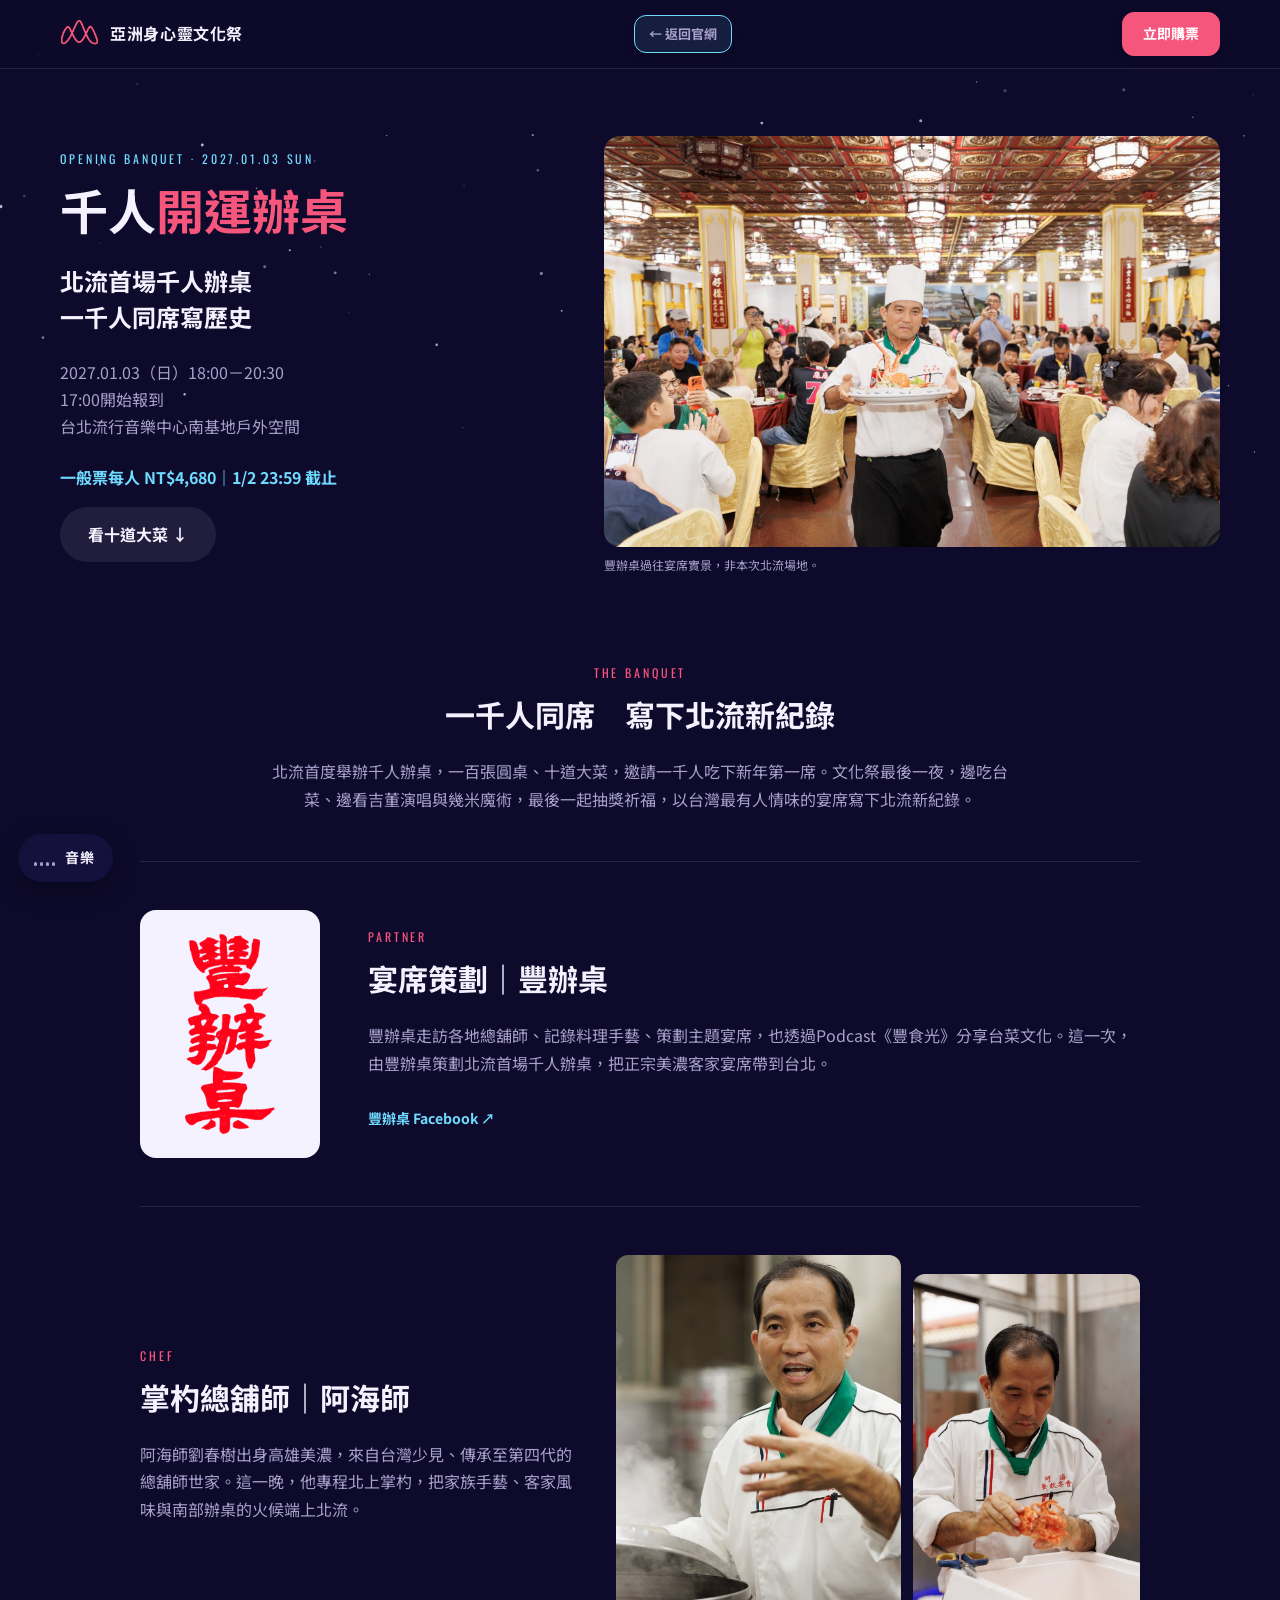
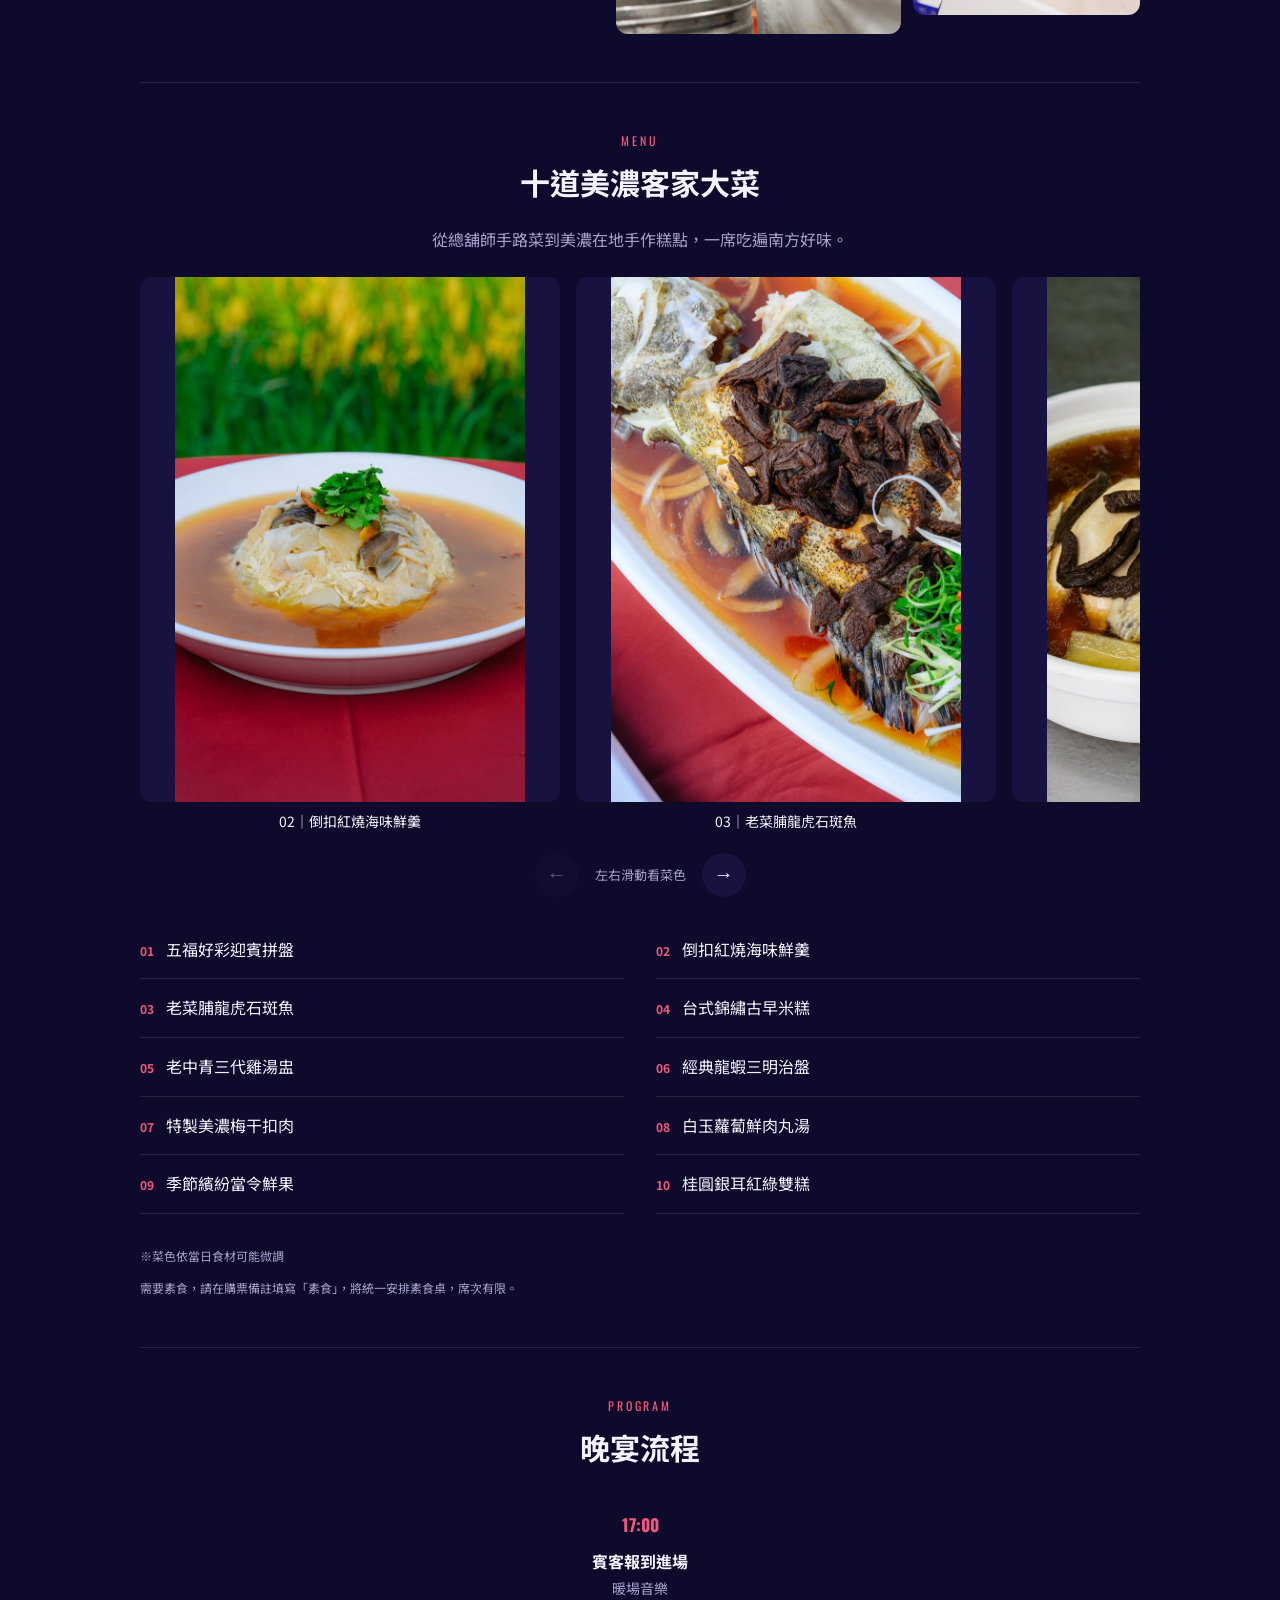
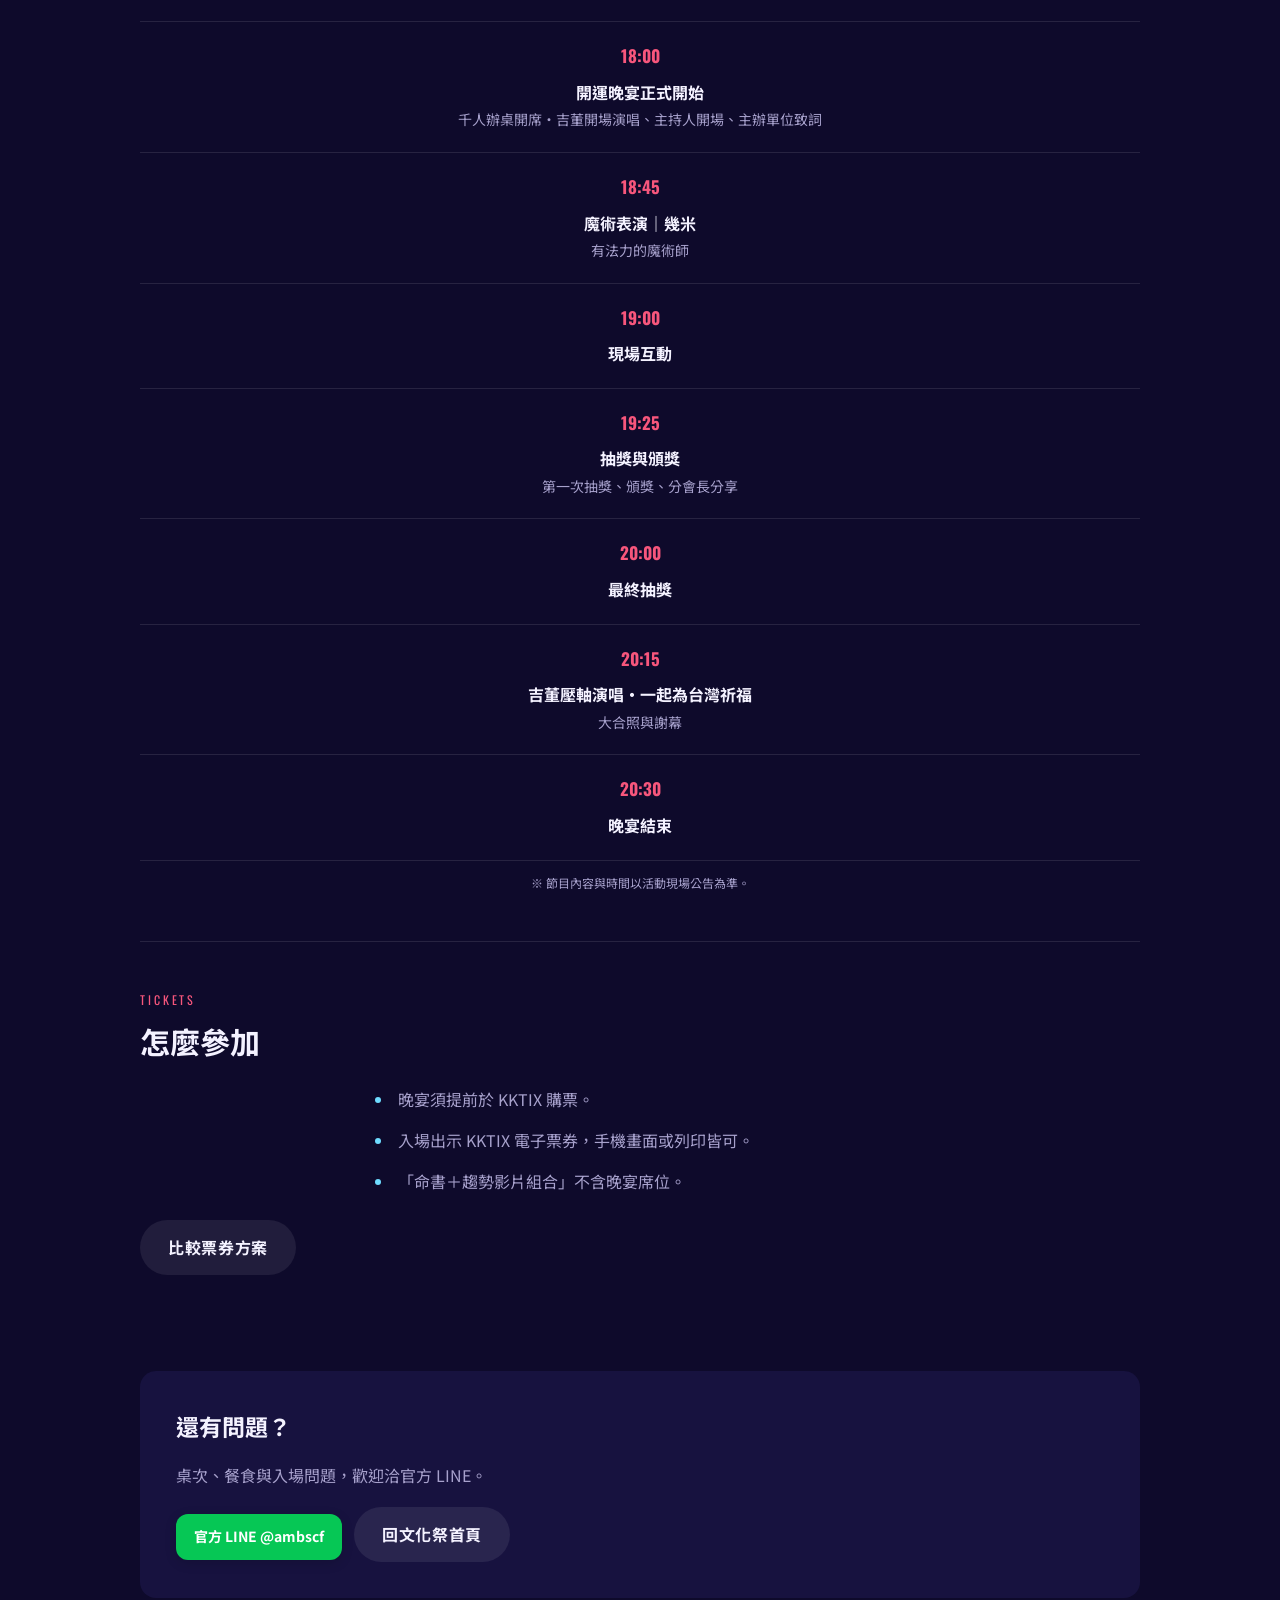
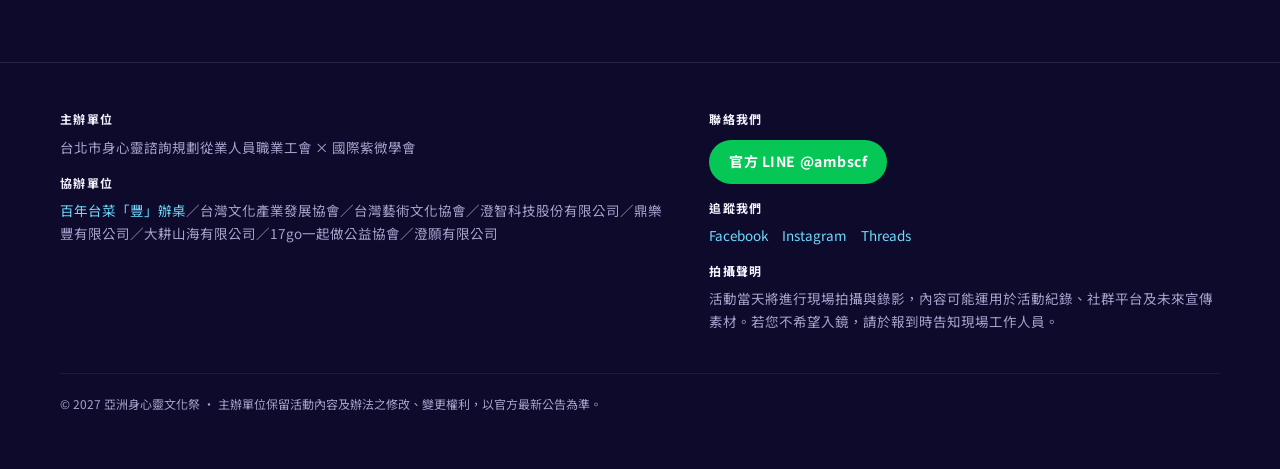
==== commit 644ed618: "Open the general ticket from the shared config on 2026-11-01. Ivy confirmed the general ticket price" ====
--- a/banquet.html
+++ b/banquet.html
@@ -1,5 +1,5 @@
 <!doctype html><html lang="zh-Hant"><head>
-<meta name="robots" content="index,follow"><meta charset="utf-8"><meta name="viewport" content="width=device-width,initial-scale=1"><title>千人開運辦桌｜2027 亞洲身心靈文化祭</title><meta name="description" content="北流首場千人辦桌，一千人同席寫歷史。2027.01.03，由豐辦桌策劃、阿海師掌杓，十道美濃客家大菜。"><link rel="icon" href="assets/logo-mark.png"><link href="https://fonts.googleapis.com/css2?family=Noto+Sans+TC:wght@400;500;700;900&family=Playfair+Display:ital,wght@1,500&family=Oswald:wght@500;700&display=swap" rel="stylesheet"><link rel="stylesheet" href="original.css"><link rel="stylesheet" href="guide.css"><link rel="stylesheet" href="banquet.css?v=mobile-finish"><meta property="og:type" content="website">
+<meta name="robots" content="index,follow"><meta charset="utf-8"><meta name="viewport" content="width=device-width,initial-scale=1"><title>千人開運辦桌｜2027 亞洲身心靈文化祭</title><meta name="description" content="北流首場千人辦桌，一千人同席寫歷史。2027.01.03，由豐辦桌策劃、阿海師掌杓，十道美濃客家大菜。"><link rel="icon" href="assets/logo-mark.png"><link rel="preconnect" href="https://fonts.googleapis.com"><link rel="preconnect" href="https://fonts.gstatic.com" crossorigin><link rel="stylesheet" href="https://fonts.googleapis.com/css2?family=Noto+Sans+TC:wght@400;700&family=Playfair+Display:ital,wght@1,500&family=Oswald:wght@500;700&display=swap" media="print" onload="this.media='all'"><noscript><link rel="stylesheet" href="https://fonts.googleapis.com/css2?family=Noto+Sans+TC:wght@400;700&family=Playfair+Display:ital,wght@1,500&family=Oswald:wght@500;700&display=swap"></noscript><link rel="stylesheet" href="original.css"><link rel="stylesheet" href="guide.css"><link rel="stylesheet" href="banquet.css?v=mobile-finish"><meta property="og:type" content="website">
 <meta property="og:title" content="千人開運辦桌｜2027 亞洲身心靈文化祭">
 <meta property="og:description" content="2027.01.03 18:00–20:30｜台北流行音樂中心南基地｜豐辦桌策劃、阿海師掌杓，一千人同席寫歷史。">
 <meta property="og:url" content="https://asiaspiritfest.com/banquet.html">
@@ -12,10 +12,10 @@
 <meta name="twitter:title" content="千人開運辦桌｜2027 亞洲身心靈文化祭">
 <meta name="twitter:description" content="2027.01.03 18:00–20:30｜台北流行音樂中心南基地｜豐辦桌策劃、阿海師掌杓，一千人同席寫歷史。">
 <meta name="twitter:image" content="https://asiaspiritfest.com/assets/share/banquet-photo-logo-20261016.jpg">
-<link rel="stylesheet" href="mobile-actions.css?v=mobile-finish">
+<link rel="stylesheet" href="mobile-actions.css?v=nav-860">
 <link rel="canonical" href="https://asiaspiritfest.com/banquet.html">
 </head><body>
-<header class="nav on"><div class="wrap"><a class="brand" href="index.html"><img src="assets/logo-mark.png" alt="">亞洲身心靈文化祭</a><a class="guide-back guide-action btn btn-ghost" href="index.html#schedule">← 返回官網</a><a class="btn btn-main guide-action" href="https://kktix.com/events/culturalfestival2027/registrations/new" target="_blank" rel="noopener">立即購票</a></div></header>
+<header class="nav on"><div class="wrap"><a class="brand" href="index.html"><img src="assets/logo-mark.png" alt="">亞洲身心靈文化祭</a><a class="guide-back guide-action btn btn-ghost" href="index.html#schedule">← 返回官網</a><a class="btn btn-main guide-action" data-kktix-buy href="https://kktix.com/events/culturalfestival2027/registrations/new" target="_blank" rel="noopener">立即購票</a></div></header>
 <main>
 <div class="guide-intro banquet-intro"><canvas id="stars" aria-hidden="true"></canvas><div class="wrap banquet-hero-layout"><div class="banquet-hero-copy">
 <p class="eyebrow">OPENING BANQUET · 2027.01.03 SUN</p>
@@ -119,12 +119,13 @@
   function size(){W=c.width=c.offsetWidth;H=c.height=c.offsetHeight;st=Array.from({length:Math.round(W*H/9000)},()=>({x:Math.random()*W,y:Math.random()*H*.75,r:Math.random()*1.4+.3,p:Math.random()*6.28,s:Math.random()*.02+.006}))}
   function draw(){x.clearRect(0,0,W,H);for(const s of st){s.p+=s.s;x.globalAlpha=.35+Math.sin(s.p)*.35;x.fillStyle="#fff";x.beginPath();x.arc(s.x,s.y,s.r,0,6.28);x.fill()}if(!reduce)requestAnimationFrame(draw)}
   size();draw();addEventListener("resize",size)})();
-</script><nav class="mobile-actions" aria-label="活動快捷入口"><a href="index.html#experiences">免費活動</a><a class="mobile-buy" href="https://kktix.com/events/culturalfestival2027/registrations/new" target="_blank" rel="noopener">晚宴購票 <span aria-hidden="true">↗</span></a></nav>
+</script><nav class="mobile-actions" aria-label="活動快捷入口"><a href="index.html#experiences">免費活動</a><a href="index.html#schedule">時間表</a><a href="index.html#location">交通</a><a class="mobile-buy" data-kktix-buy href="https://kktix.com/events/culturalfestival2027/registrations/new" target="_blank" rel="noopener">晚宴購票 <span aria-hidden="true">↗</span></a></nav>
 <script>
 (()=>{const gallery=document.getElementById('dishGallery'),prev=document.getElementById('dishPrev'),next=document.getElementById('dishNext');
 const update=()=>{prev.disabled=gallery.scrollLeft<2;next.disabled=gallery.scrollLeft+gallery.clientWidth>=gallery.scrollWidth-2};
 const move=dir=>gallery.scrollBy({left:dir*(gallery.querySelector('figure').getBoundingClientRect().width+16),behavior:matchMedia('(prefers-reduced-motion:reduce)').matches?'instant':'smooth'});
 prev.onclick=()=>move(-1);next.onclick=()=>move(1);gallery.addEventListener('keydown',e=>{if(e.key==='ArrowLeft'||e.key==='ArrowRight'){e.preventDefault();move(e.key==='ArrowLeft'?-1:1)}});gallery.addEventListener('scroll',update,{passive:true});addEventListener('resize',update);update();})();
-</script><script>
-(()=>{const el=document.getElementById('banquetOffer');const now=Date.now();if(now>=Date.parse('2026-11-01T00:00:00+08:00')){el.textContent=now<Date.parse('2027-01-03T00:00:00+08:00')?'一般票每人 NT$4,680｜1/2 23:59 截止':'線上售票已截止';}})();
-</script></body></html>+</script>
+<script src="tickets.js"></script>
+<script>FestivalTickets.boot();</script>
+</body></html>
--- a/mobile-actions.css
+++ b/mobile-actions.css
@@ -1,18 +1,24 @@
-/* Mobile action bar: safe-area aware, with room for existing floating controls. */
+/* Bottom action bar through tablet (≤860px), where the desktop nav is hidden. */
 .mobile-actions{display:none}
-@media(max-width:600px){
- /* The fixed bottom bar provides the mobile ticket action. */
+@media(max-width:860px){
  .nav .btn-main{display:none}
- body{padding-bottom:calc(72px + env(safe-area-inset-bottom,0px))}
- html{scroll-padding-bottom:calc(88px + env(safe-area-inset-bottom,0px))}
- .mobile-actions{position:fixed;inset:auto 0 0;z-index:49;display:grid;grid-template-columns:1fr 1fr;gap:12px;padding:12px 16px calc(12px + env(safe-area-inset-bottom,0px));background:var(--bg);font-family:"Noto Sans TC","PingFang TC","Microsoft JhengHei",sans-serif}
- .mobile-actions a{display:flex;align-items:center;justify-content:center;min-height:48px;border-radius:12px;font-size:16px;font-weight:700;line-height:1.5;letter-spacing:0;background:var(--panel2);color:var(--ink)}
+ body{padding-bottom:calc(84px + env(safe-area-inset-bottom,0px))}
+ html{scroll-padding-bottom:calc(100px + env(safe-area-inset-bottom,0px))}
+ .mobile-actions{position:fixed;inset:auto 0 0;z-index:49;display:grid;grid-template-columns:repeat(4,minmax(0,1fr));gap:8px;padding:12px 12px calc(12px + env(safe-area-inset-bottom,0px));background:var(--bg);font-family:"Noto Sans TC","PingFang TC","Microsoft JhengHei",sans-serif}
+ .mobile-actions a{display:flex;align-items:center;justify-content:center;min-height:48px;padding:8px 4px;border-radius:12px;font-size:15px;font-weight:700;line-height:1.3;letter-spacing:0;text-align:center;background:var(--panel2);color:var(--ink)}
  .mobile-actions .mobile-buy{background:var(--pink);color:var(--bg)}
  .mobile-actions a:hover{filter:brightness(1.12)}
  .mobile-actions a:active{transform:translateY(1px)}
  .mobile-actions a:focus-visible{outline:2px solid var(--cyan);outline-offset:3px}
- .music,.ticket-shortcut{bottom:calc(88px + env(safe-area-inset-bottom,0px))}
+ .music,.ticket-shortcut{bottom:calc(96px + env(safe-area-inset-bottom,0px))}
  .float-cta{display:none}
+}
+@media(max-width:420px){
+ .mobile-actions{grid-template-columns:1fr 1fr;gap:10px;padding:12px 16px calc(12px + env(safe-area-inset-bottom,0px))}
+ .mobile-actions a{font-size:16px}
+ body{padding-bottom:calc(144px + env(safe-area-inset-bottom,0px))}
+ html{scroll-padding-bottom:calc(160px + env(safe-area-inset-bottom,0px))}
+ .music,.ticket-shortcut{bottom:calc(156px + env(safe-area-inset-bottom,0px))}
 }
 
 /* Mobile music control lives in the footer; desktop keeps its fixed control. */
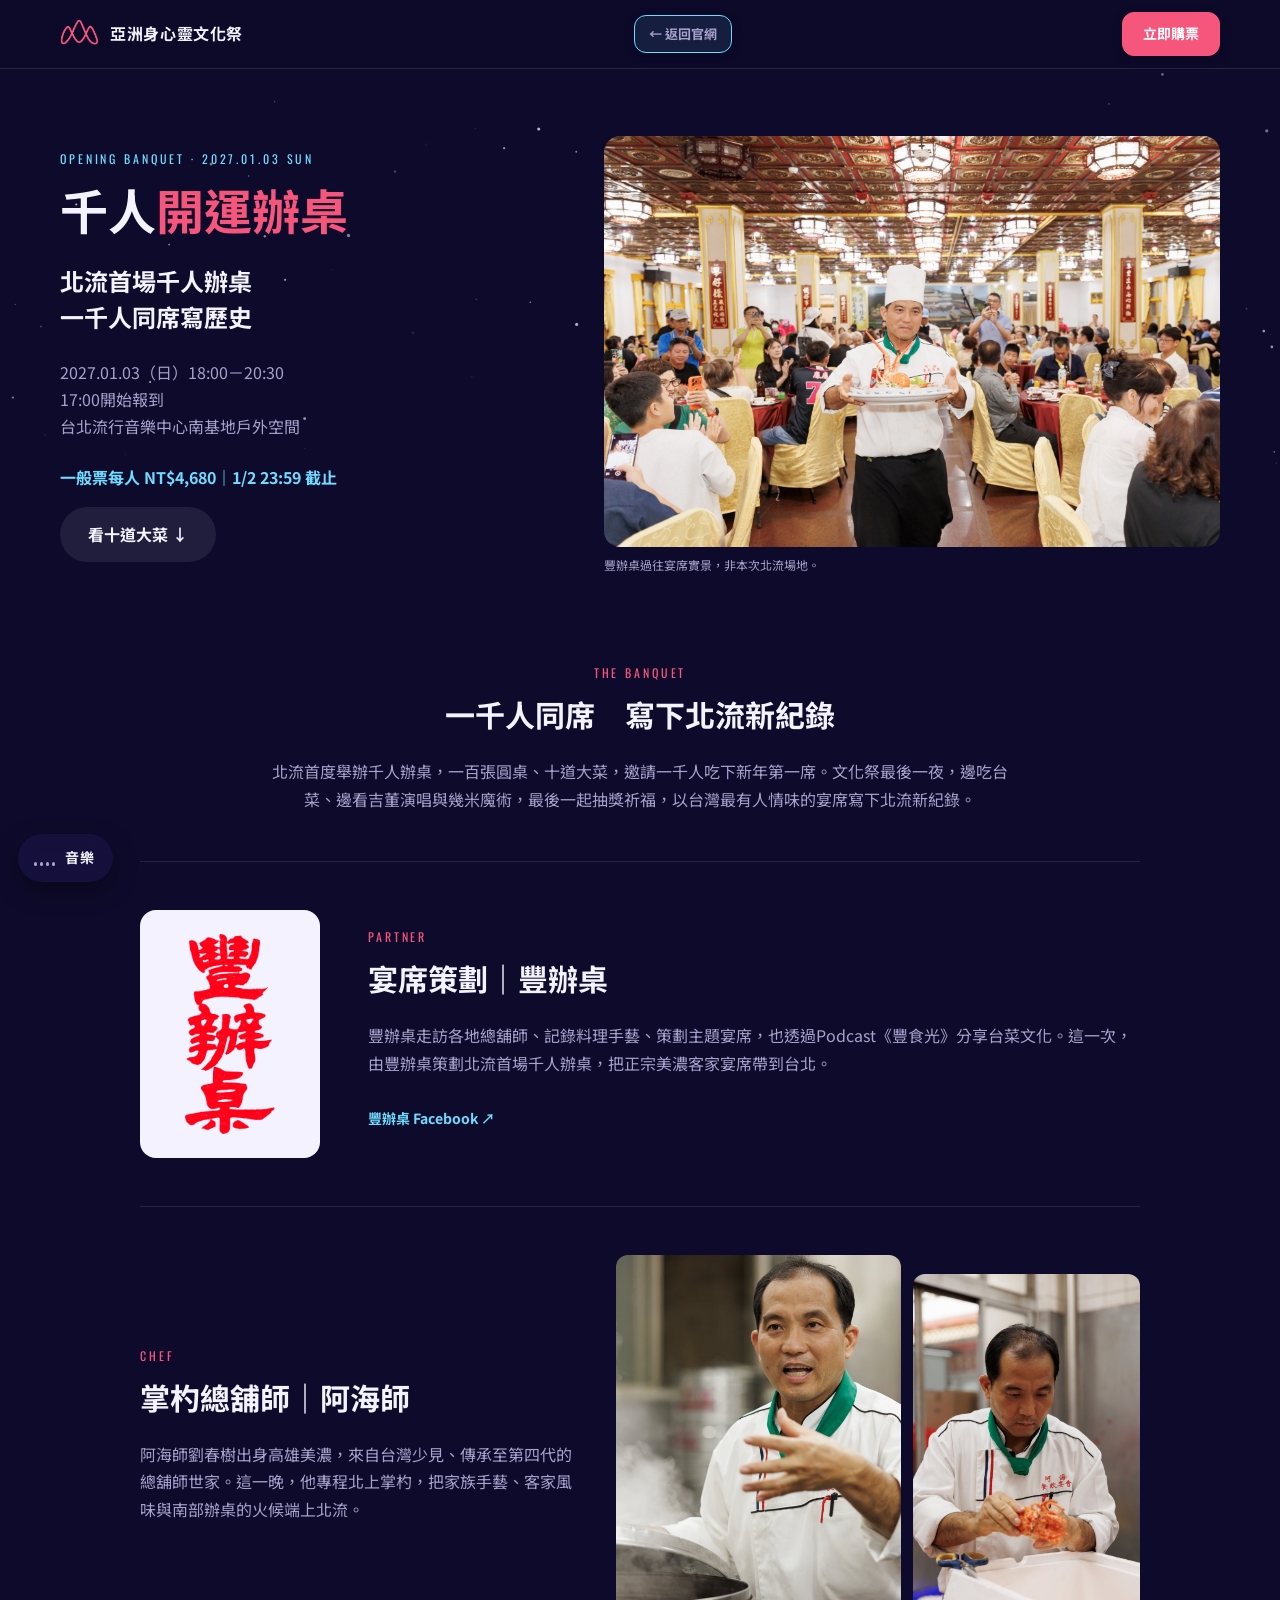
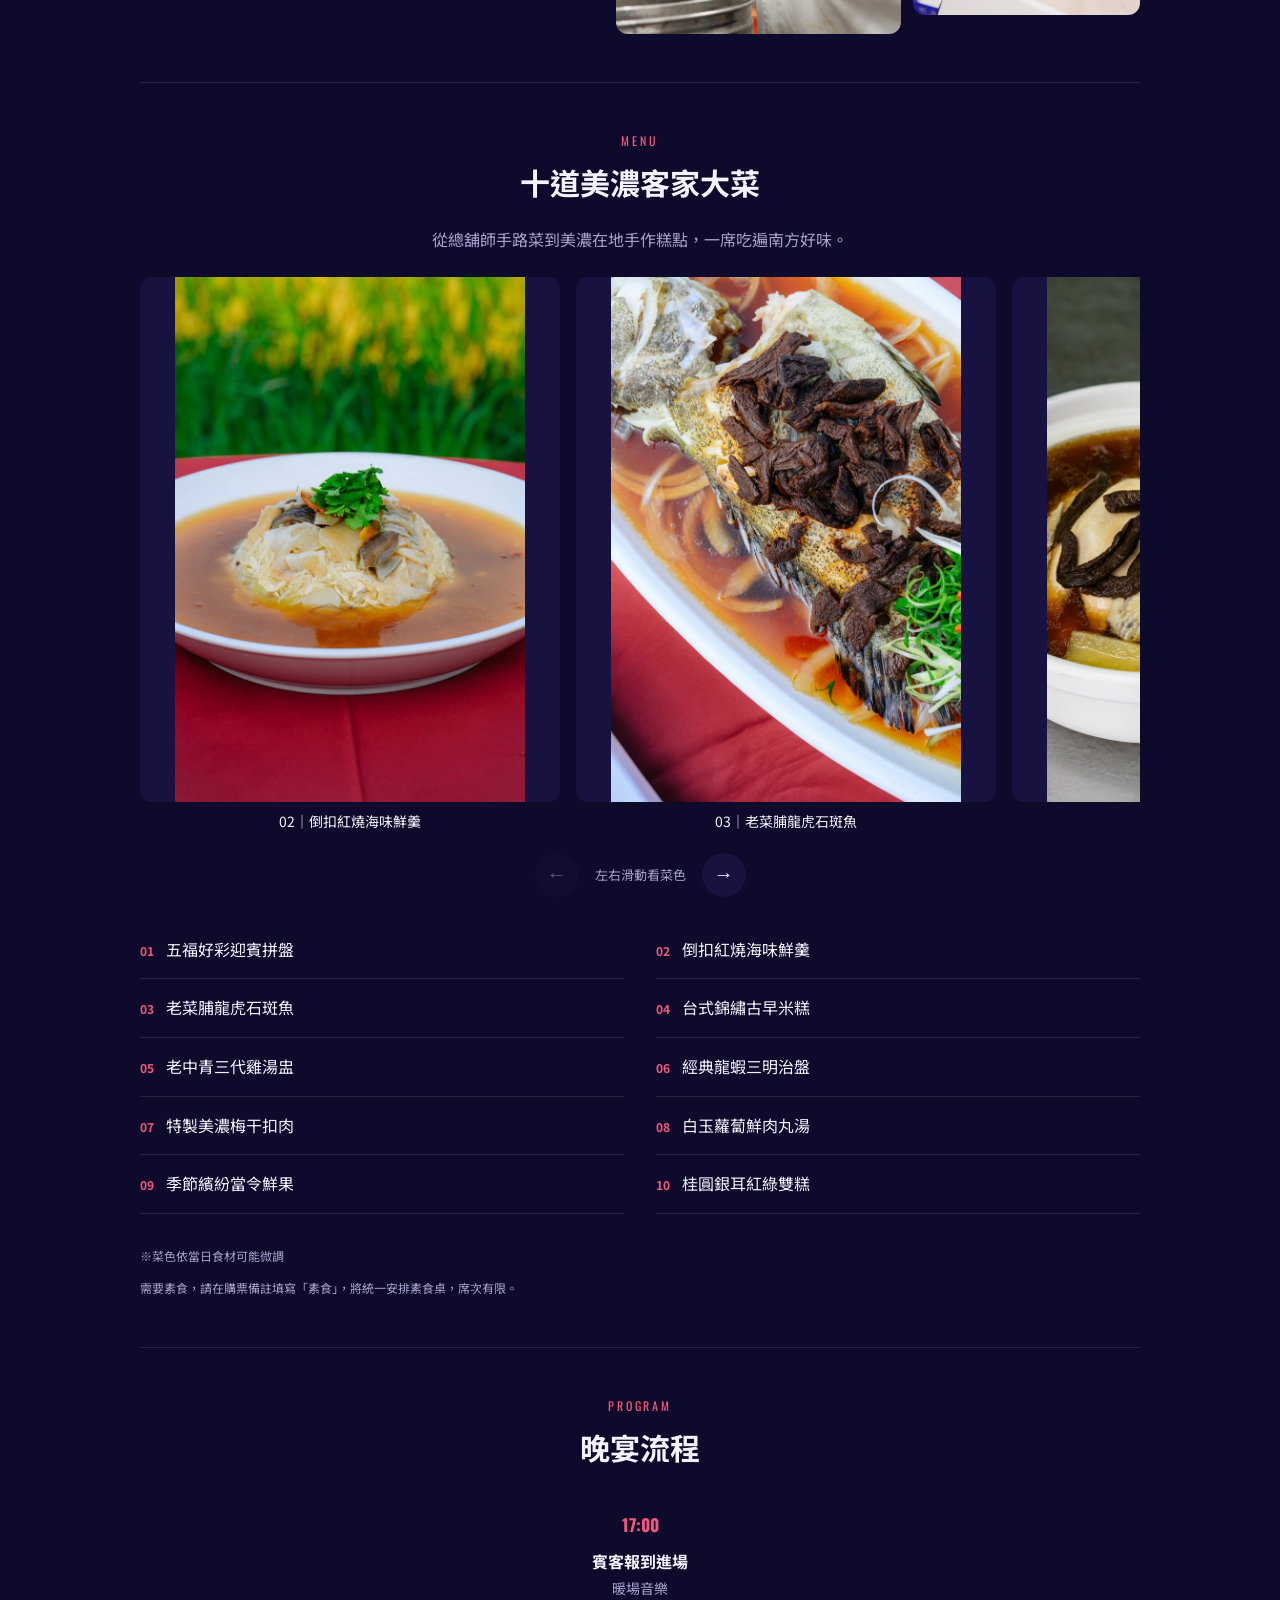
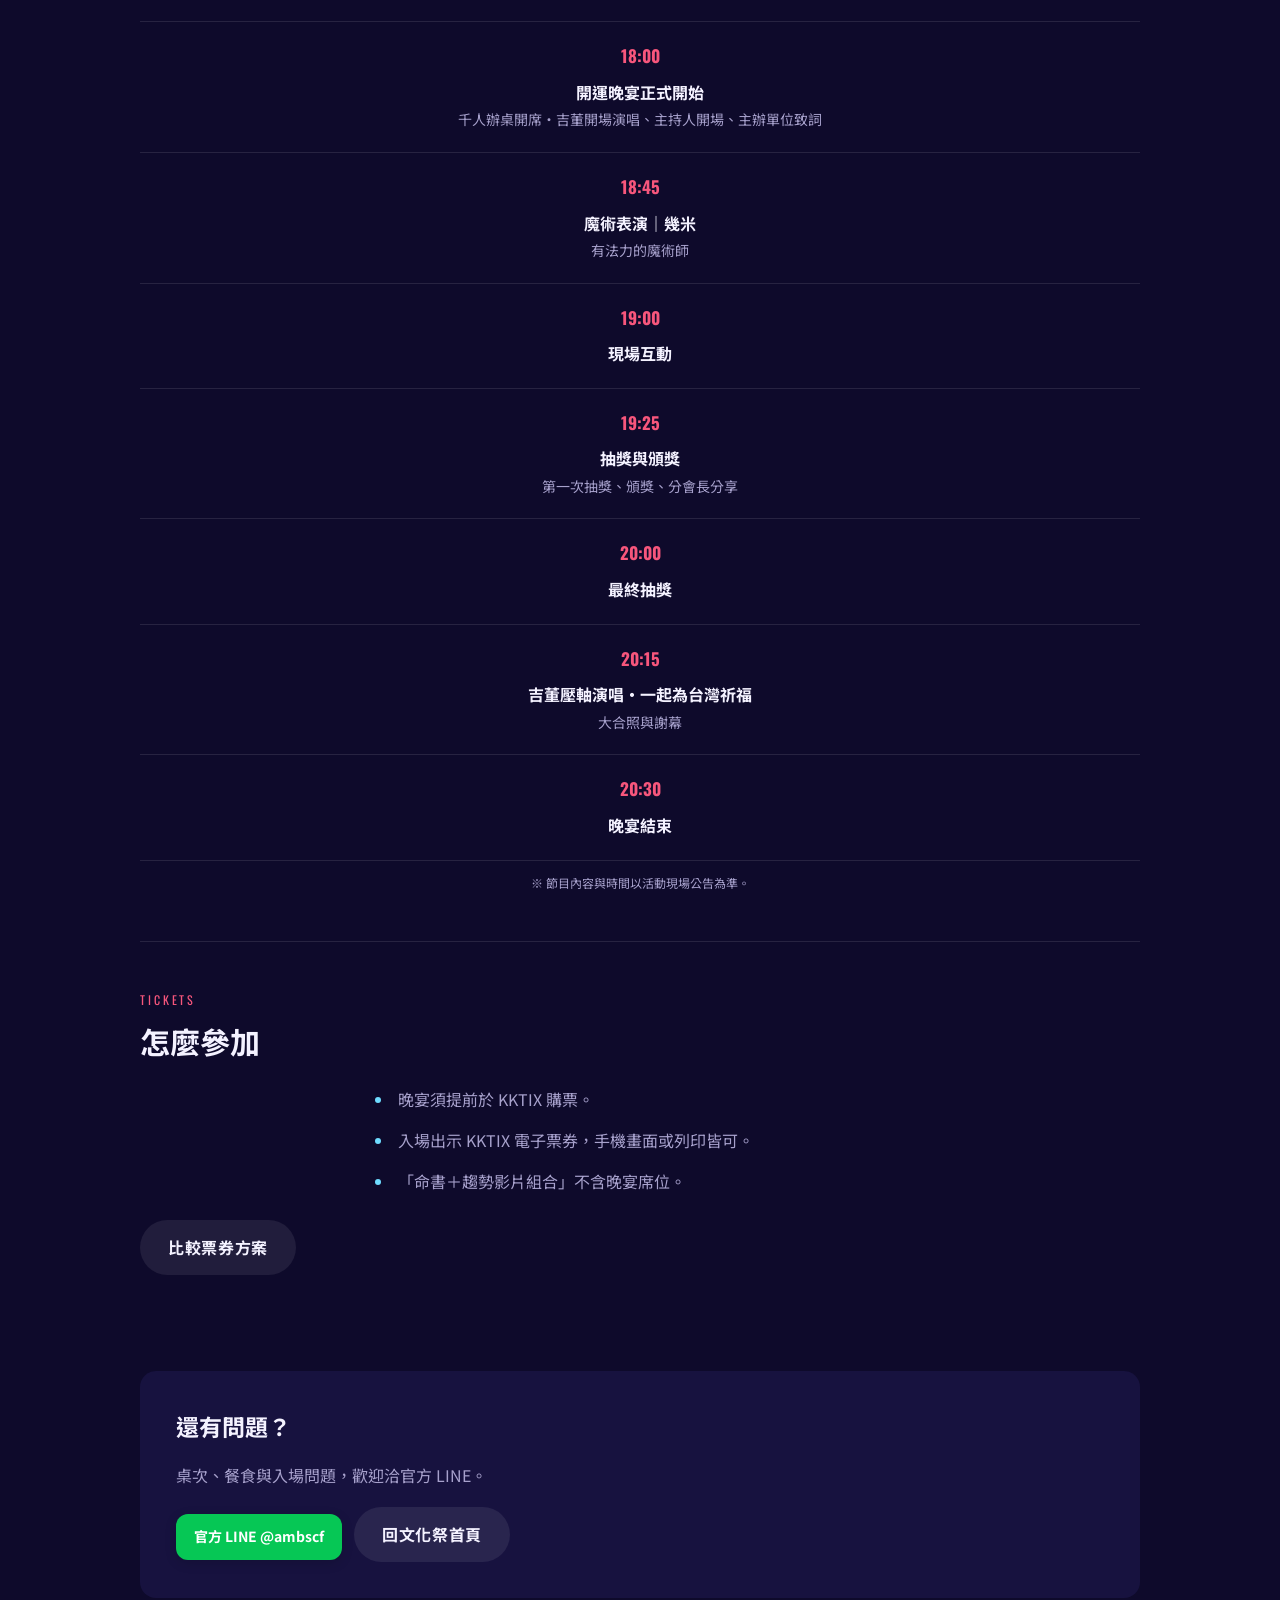
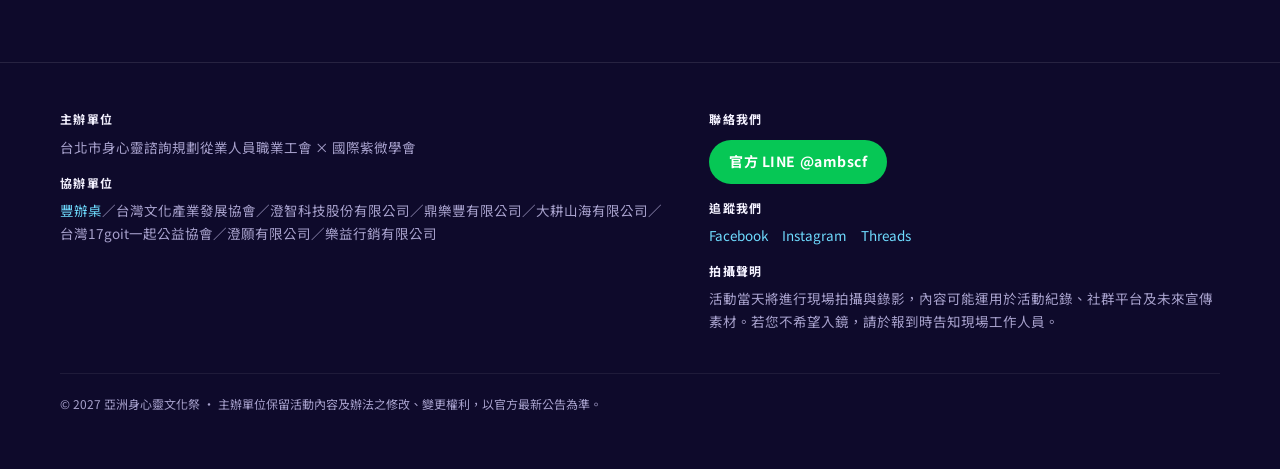
==== commit a34358d0: "協辦名單更新；SEE ME◆真彩奧藝◆靈魂存檔站 三品牌 Logo 輪播與 IG；BG5 換認證 Logo Co-Authored-By: Claude Opus 5.5 <noreply@anthr" ====
--- a/banquet.html
+++ b/banquet.html
@@ -50,7 +50,7 @@
         <h5>主辦單位</h5>
         <p>台北市身心靈諮詢規劃從業人員職業工會 × 國際紫微學會</p>
         <h5>協辦單位</h5>
-        <p><a href="https://www.facebook.com/falleratw" target="_blank" rel="noopener">百年台菜「豐」辦桌</a>／台灣文化產業發展協會／台灣藝術文化協會／澄智科技股份有限公司／鼎樂豐有限公司／大耕山海有限公司／17go一起做公益協會／澄願有限公司</p>
+        <p><a href="https://www.facebook.com/falleratw" target="_blank" rel="noopener">豐辦桌</a>／台灣文化產業發展協會／澄智科技股份有限公司／鼎樂豐有限公司／大耕山海有限公司／台灣17goit一起公益協會／澄願有限公司／樂益行銷有限公司</p>
       </div>
       <div>
         <h5>聯絡我們</h5>
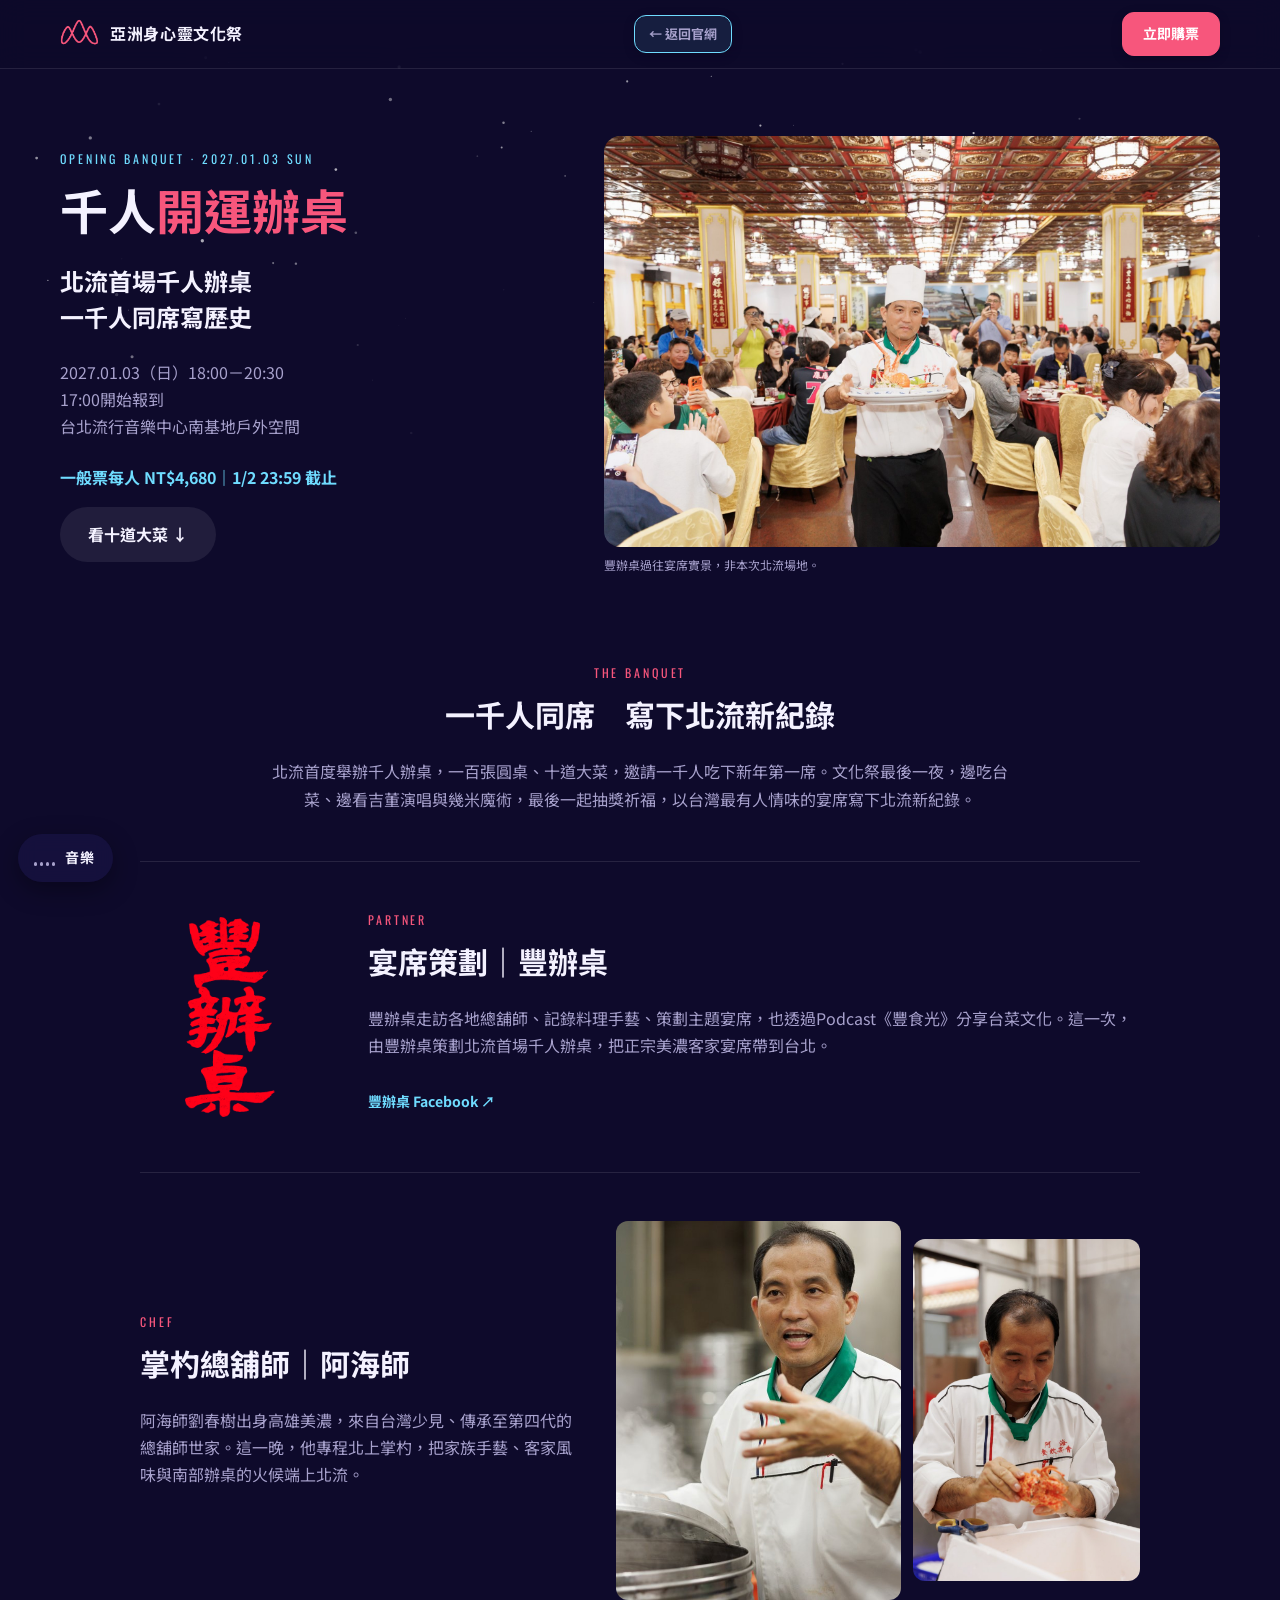
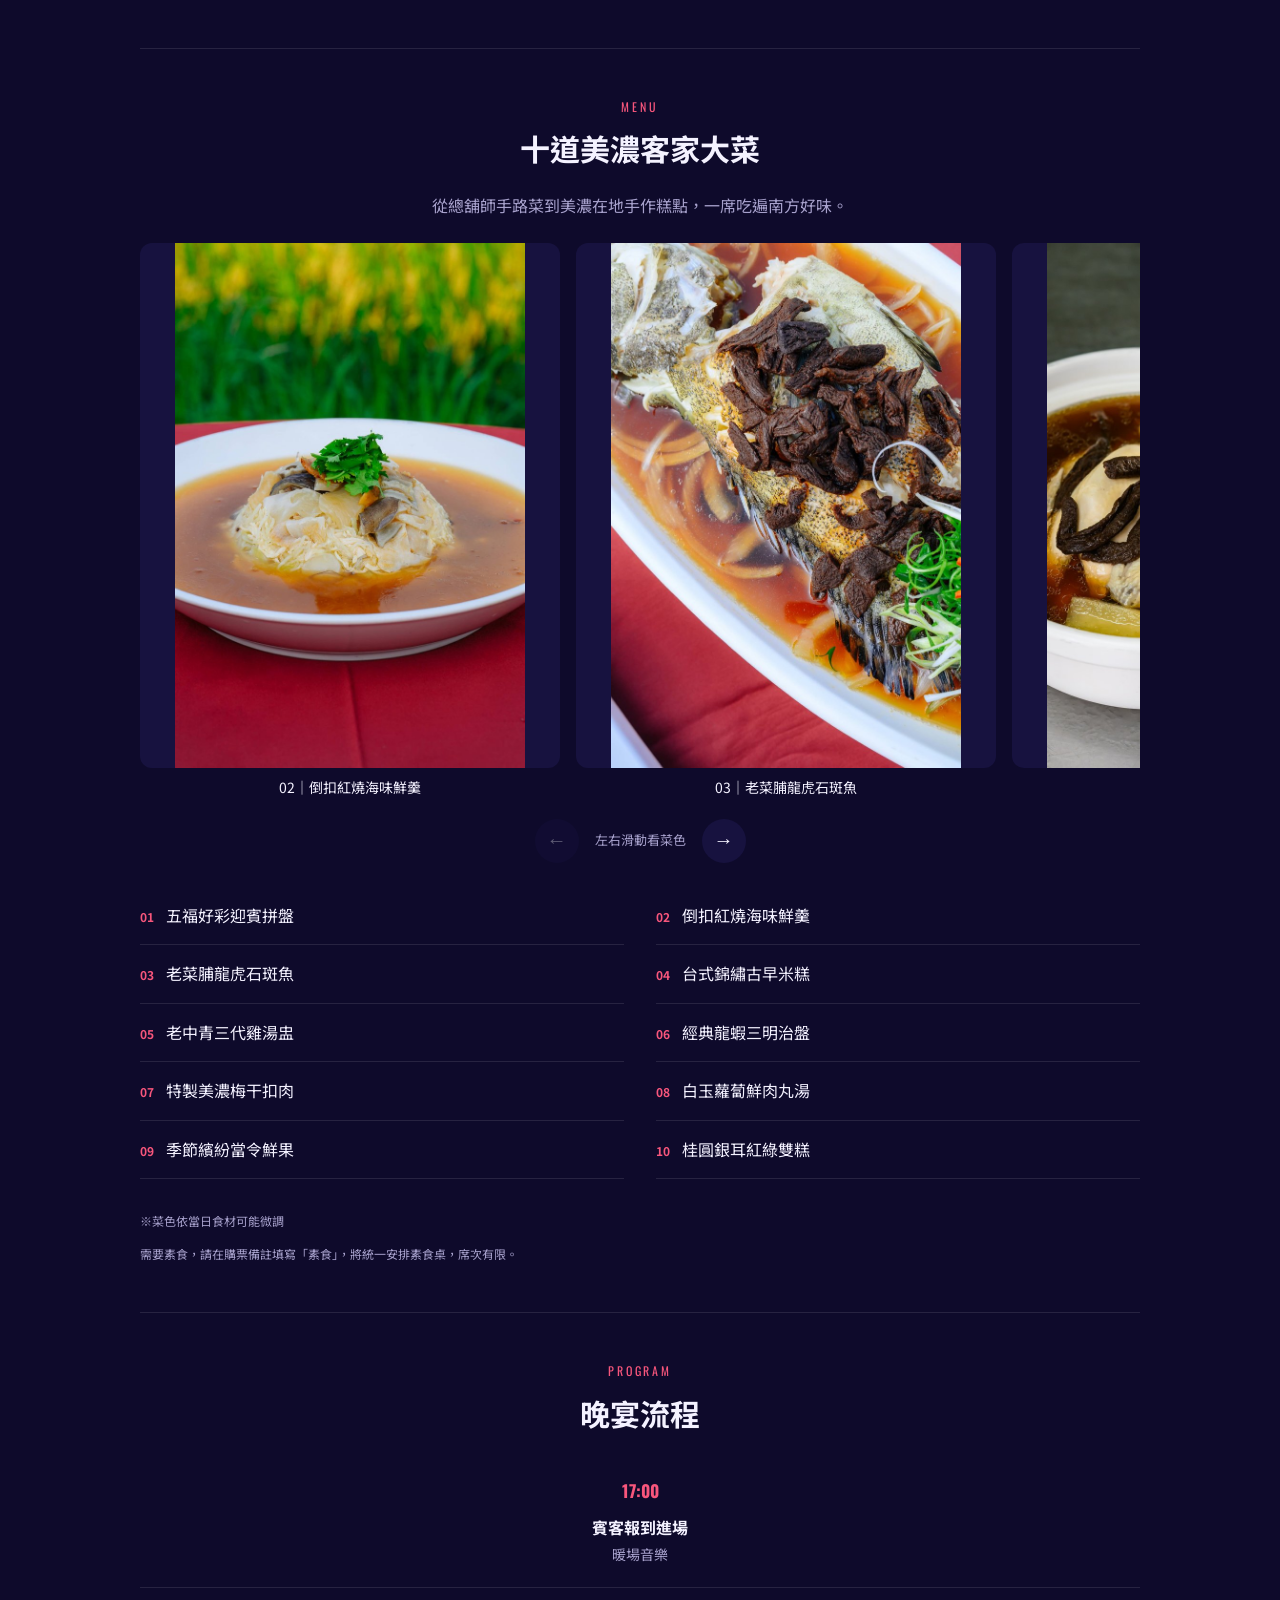
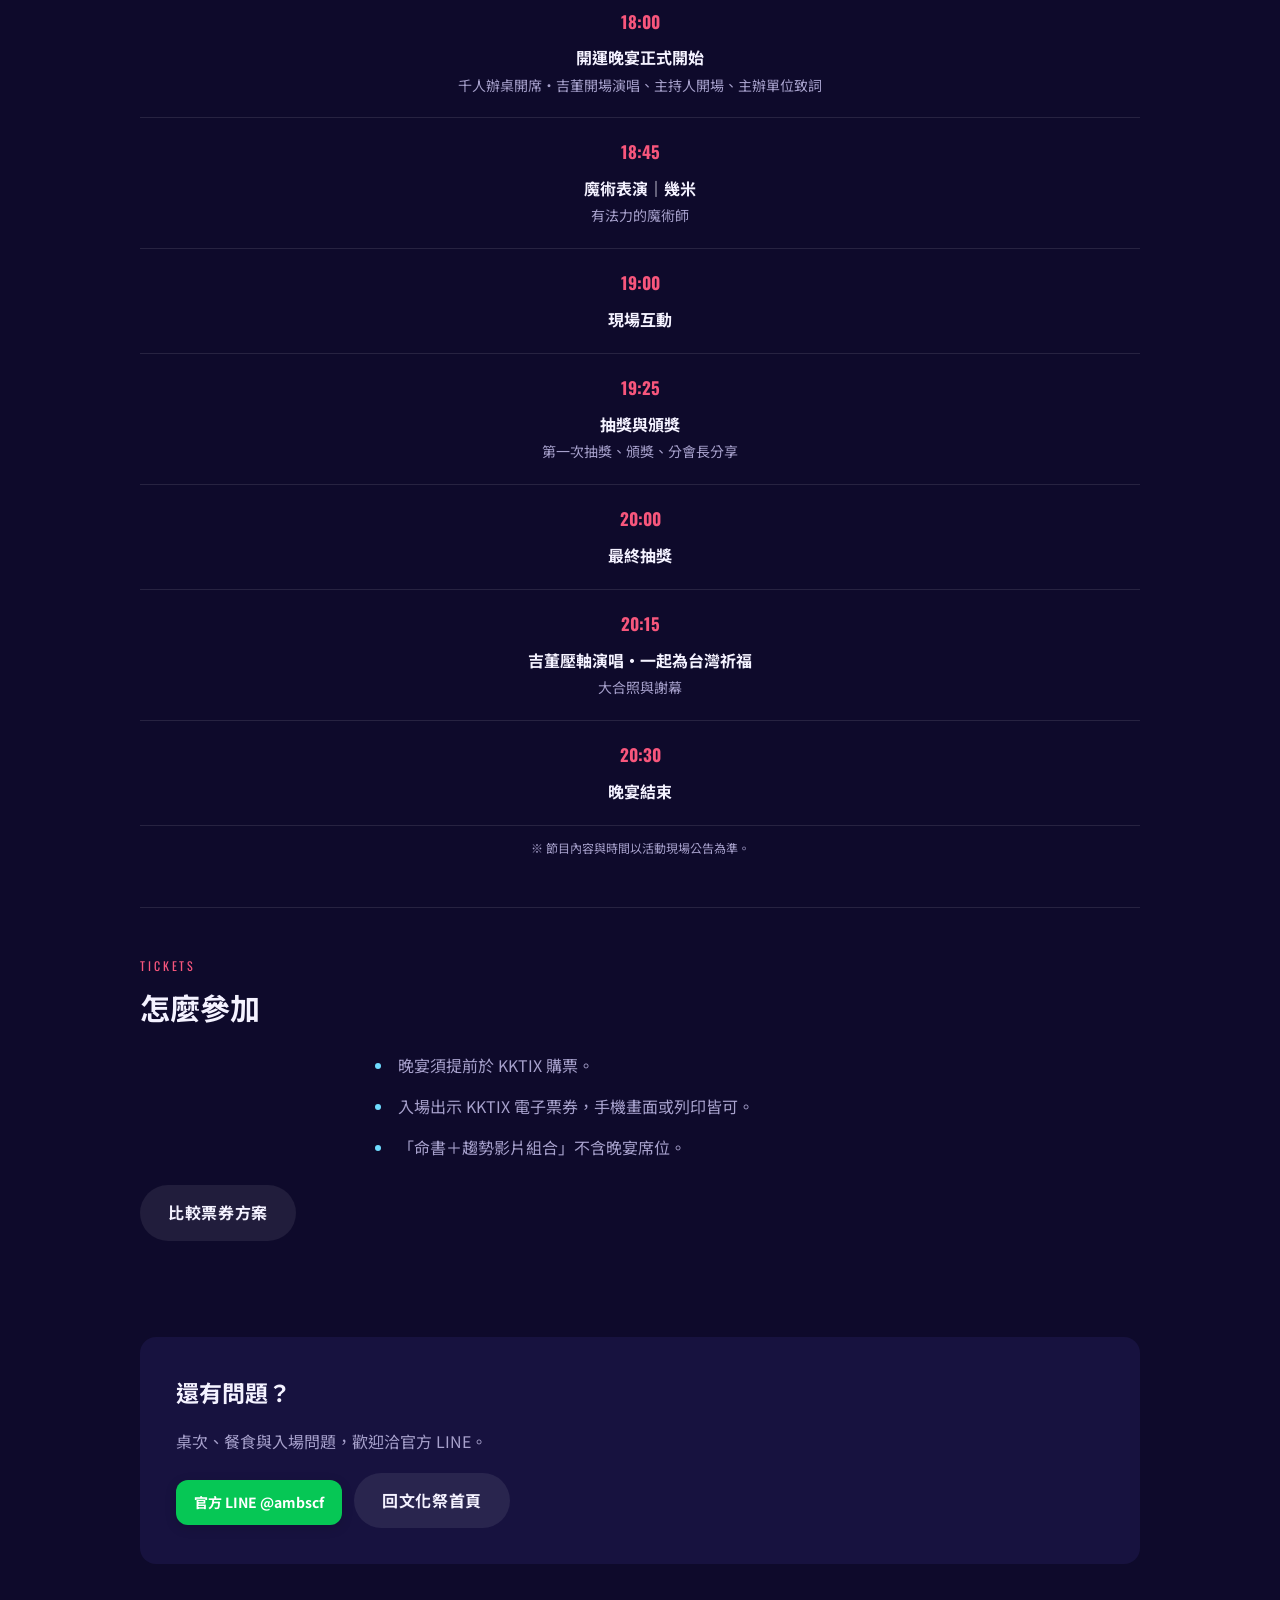
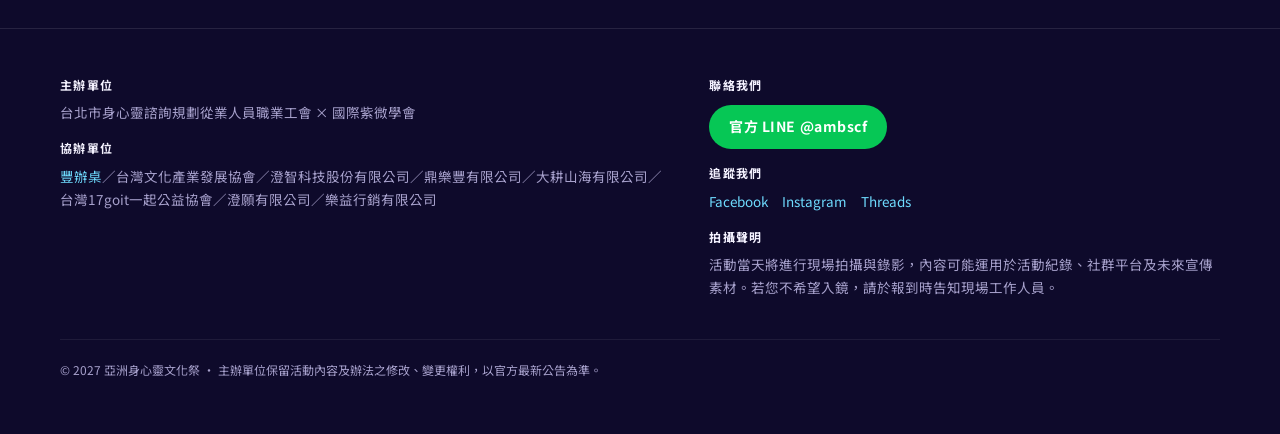
==== commit 91956045: "晚宴頁樣式檔換版本號，讓瀏覽器抓到豐辦桌 Logo 去背的新樣式 Co-Authored-By: Claude Opus 5.5 <noreply@anthropic.com>" ====
--- a/banquet.html
+++ b/banquet.html
@@ -1,5 +1,5 @@
 <!doctype html><html lang="zh-Hant"><head>
-<meta name="robots" content="index,follow"><meta charset="utf-8"><meta name="viewport" content="width=device-width,initial-scale=1"><title>千人開運辦桌｜2027 亞洲身心靈文化祭</title><meta name="description" content="北流首場千人辦桌，一千人同席寫歷史。2027.01.03，由豐辦桌策劃、阿海師掌杓，十道美濃客家大菜。"><link rel="icon" href="assets/logo-mark.png"><link rel="preconnect" href="https://fonts.googleapis.com"><link rel="preconnect" href="https://fonts.gstatic.com" crossorigin><link rel="stylesheet" href="https://fonts.googleapis.com/css2?family=Noto+Sans+TC:wght@400;700&family=Playfair+Display:ital,wght@1,500&family=Oswald:wght@500;700&display=swap" media="print" onload="this.media='all'"><noscript><link rel="stylesheet" href="https://fonts.googleapis.com/css2?family=Noto+Sans+TC:wght@400;700&family=Playfair+Display:ital,wght@1,500&family=Oswald:wght@500;700&display=swap"></noscript><link rel="stylesheet" href="original.css"><link rel="stylesheet" href="guide.css"><link rel="stylesheet" href="banquet.css?v=mobile-finish"><meta property="og:type" content="website">
+<meta name="robots" content="index,follow"><meta charset="utf-8"><meta name="viewport" content="width=device-width,initial-scale=1"><title>千人開運辦桌｜2027 亞洲身心靈文化祭</title><meta name="description" content="北流首場千人辦桌，一千人同席寫歷史。2027.01.03，由豐辦桌策劃、阿海師掌杓，十道美濃客家大菜。"><link rel="icon" href="assets/logo-mark.png"><link rel="preconnect" href="https://fonts.googleapis.com"><link rel="preconnect" href="https://fonts.gstatic.com" crossorigin><link rel="stylesheet" href="https://fonts.googleapis.com/css2?family=Noto+Sans+TC:wght@400;700&family=Playfair+Display:ital,wght@1,500&family=Oswald:wght@500;700&display=swap" media="print" onload="this.media='all'"><noscript><link rel="stylesheet" href="https://fonts.googleapis.com/css2?family=Noto+Sans+TC:wght@400;700&family=Playfair+Display:ital,wght@1,500&family=Oswald:wght@500;700&display=swap"></noscript><link rel="stylesheet" href="original.css"><link rel="stylesheet" href="guide.css"><link rel="stylesheet" href="banquet.css?v=20261028-feng"><meta property="og:type" content="website">
 <meta property="og:title" content="千人開運辦桌｜2027 亞洲身心靈文化祭">
 <meta property="og:description" content="2027.01.03 18:00–20:30｜台北流行音樂中心南基地｜豐辦桌策劃、阿海師掌杓，一千人同席寫歷史。">
 <meta property="og:url" content="https://asiaspiritfest.com/banquet.html">
--- a/banquet.css
+++ b/banquet.css
@@ -99,3 +99,4 @@
 .participation-points{max-width:540px;margin:24px auto;padding-left:24px;text-align:left;color:var(--mute);line-height:1.8}.participation-points li{padding-left:4px;margin:12px 0}.participation-points li::marker{color:var(--cyan)}
 
 .banquet-offer{font-size:16px;font-weight:700;color:var(--cyan);line-height:1.7;margin:16px 0}
+/* 豐辦桌 Logo 去背：不加白底，直接放在深色底上（Ivy 2026-10-28） */.partner-logo{background:none;padding:0}
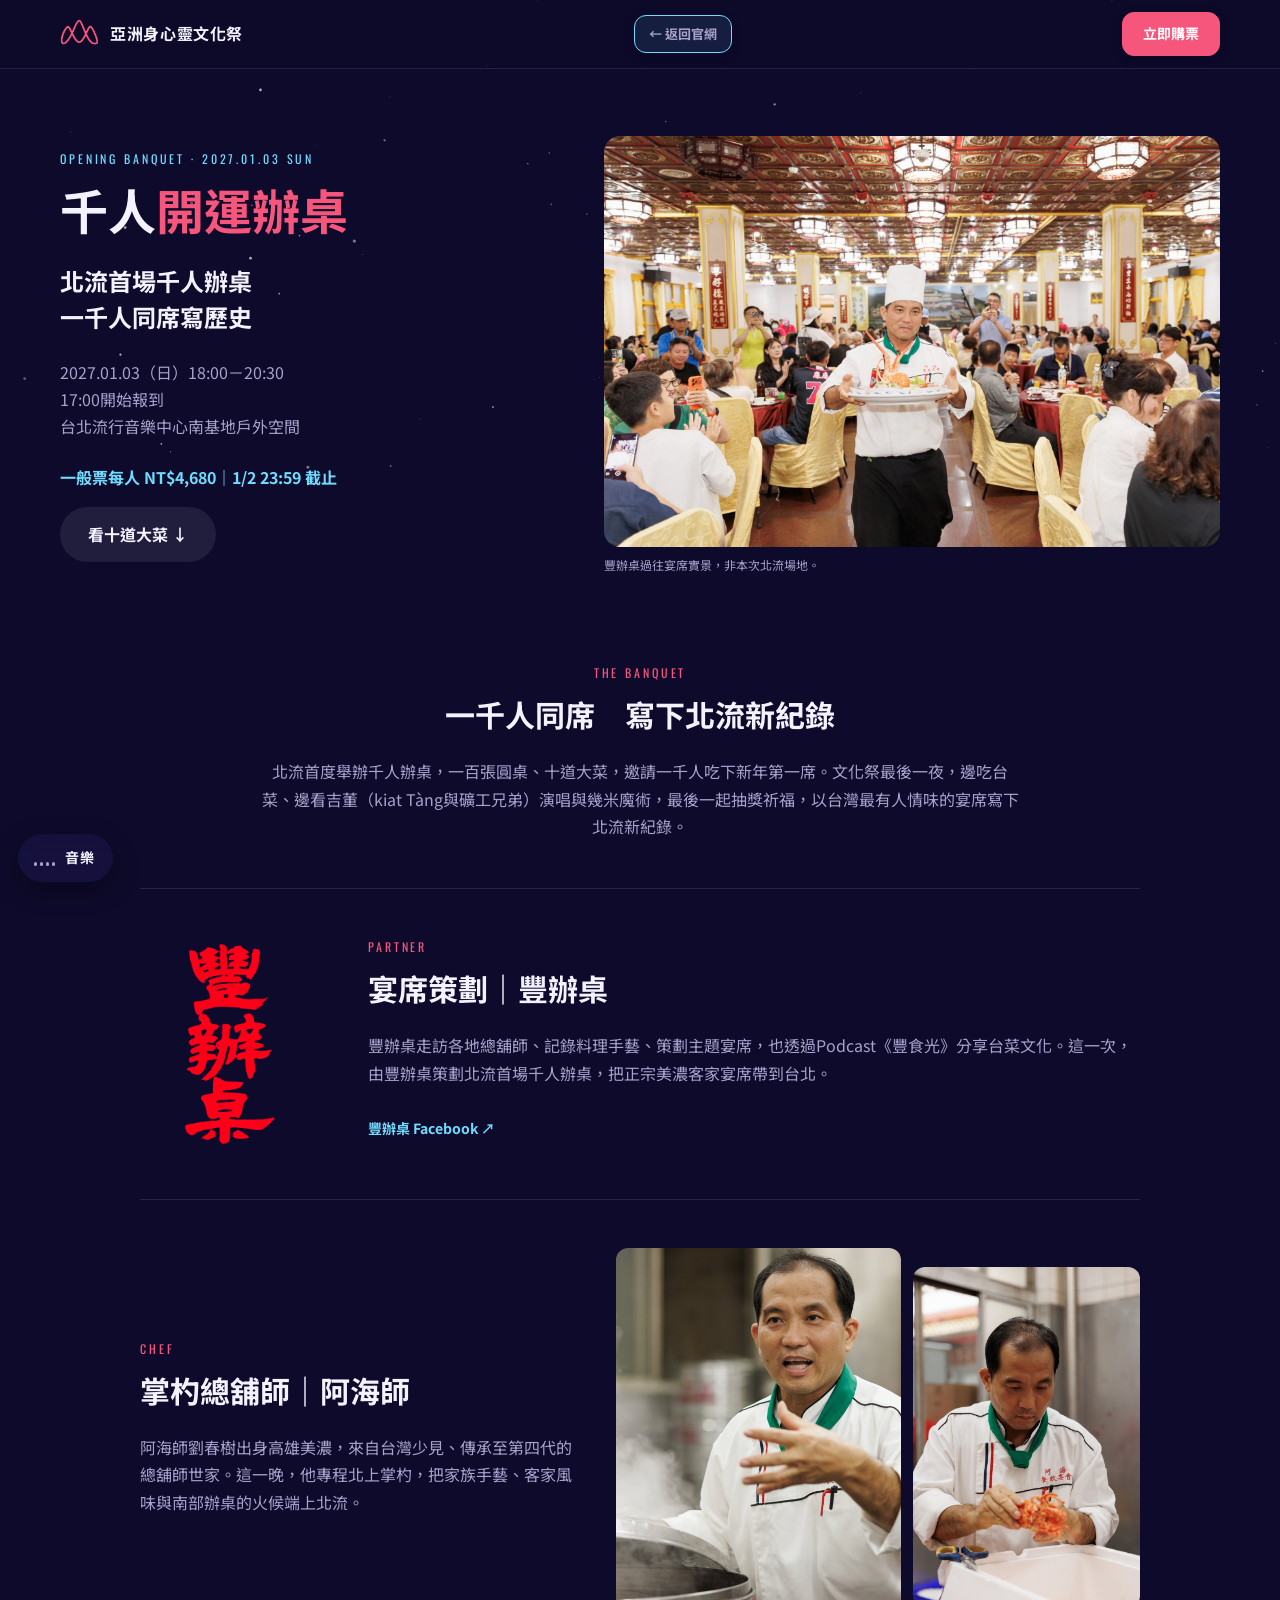
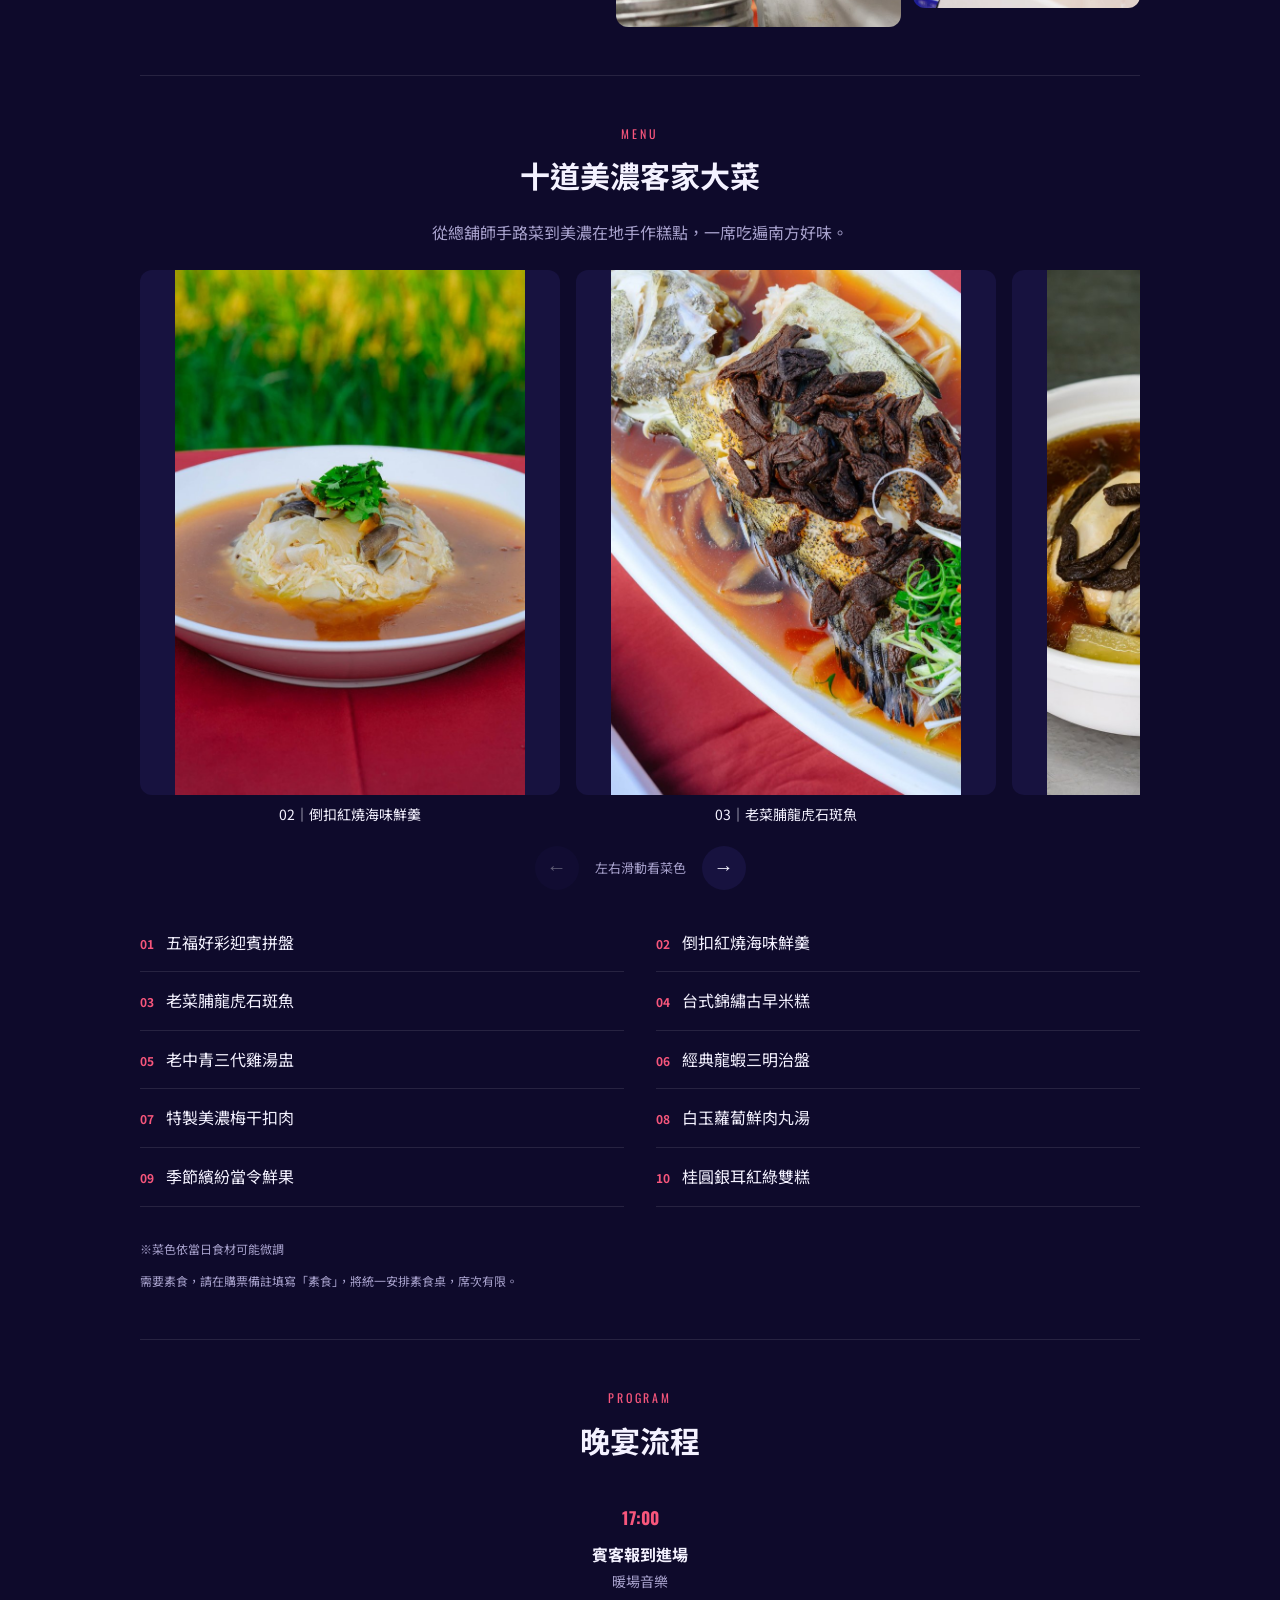
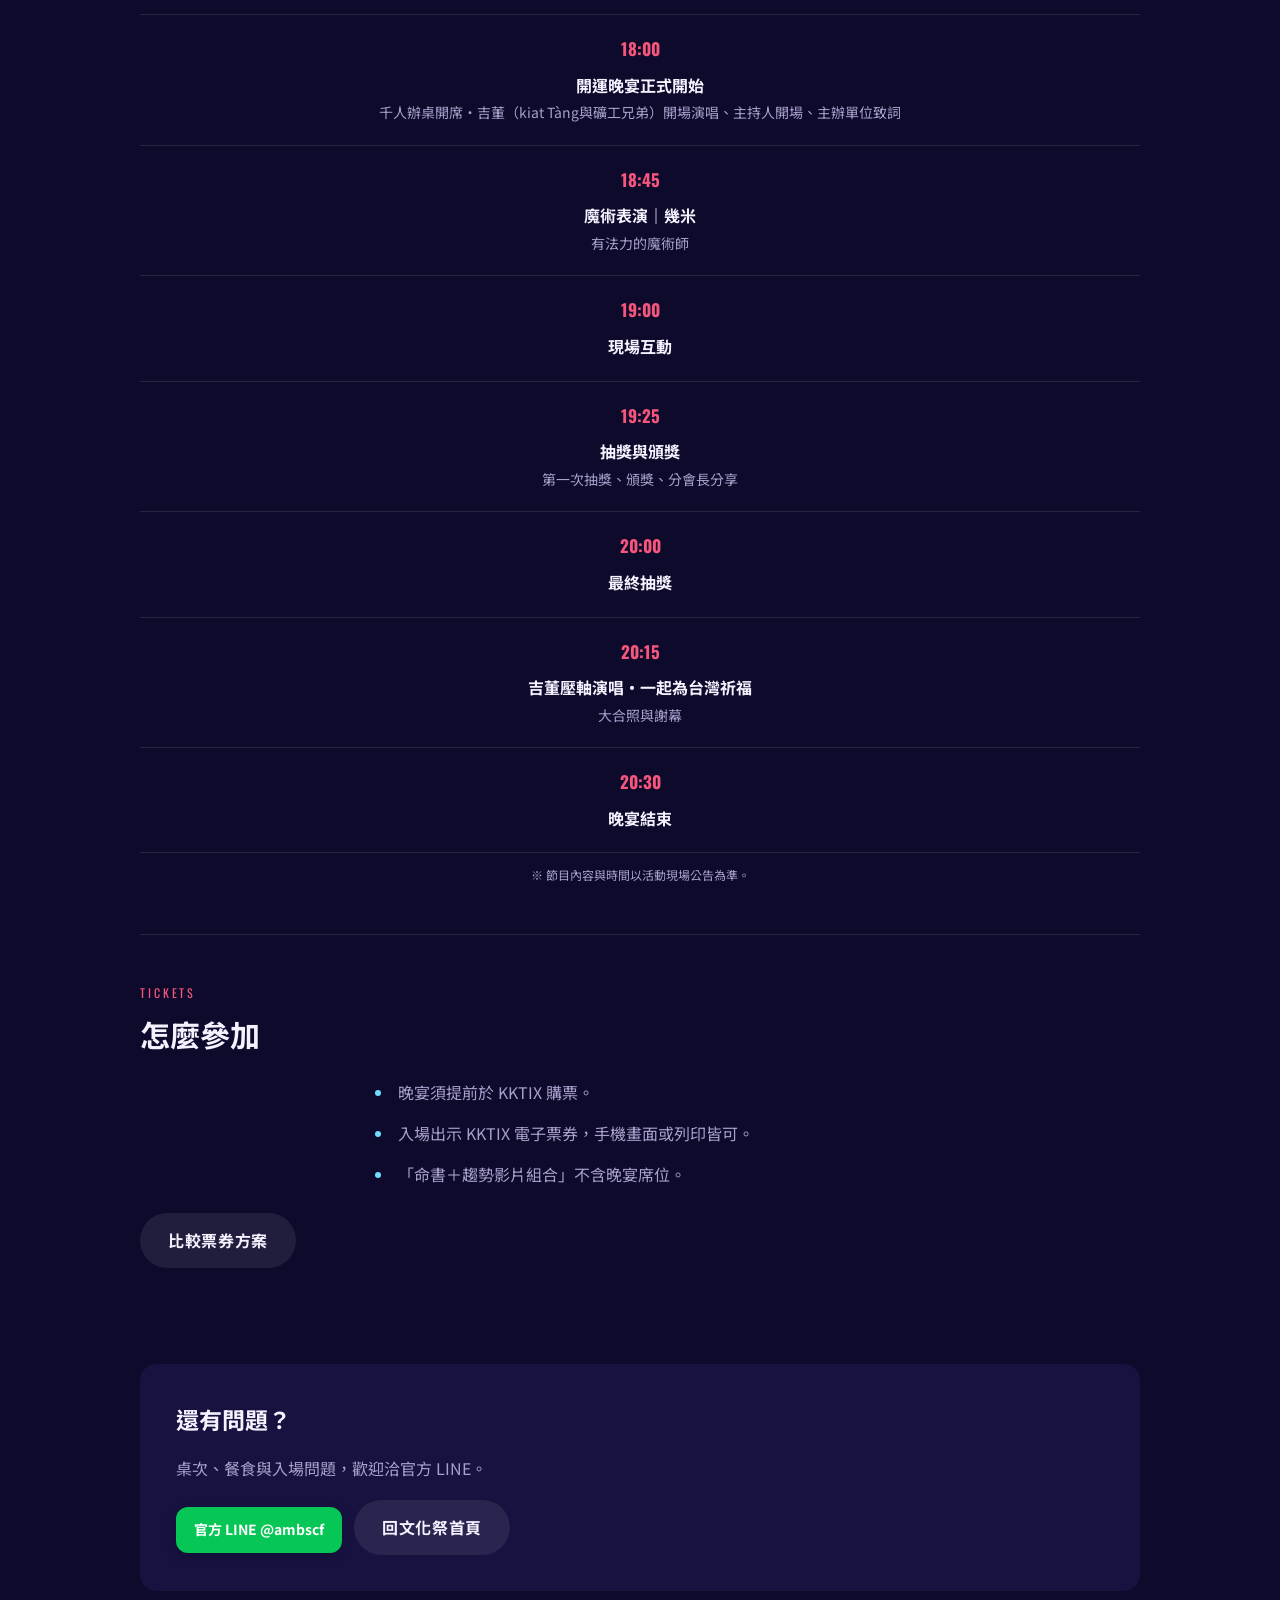
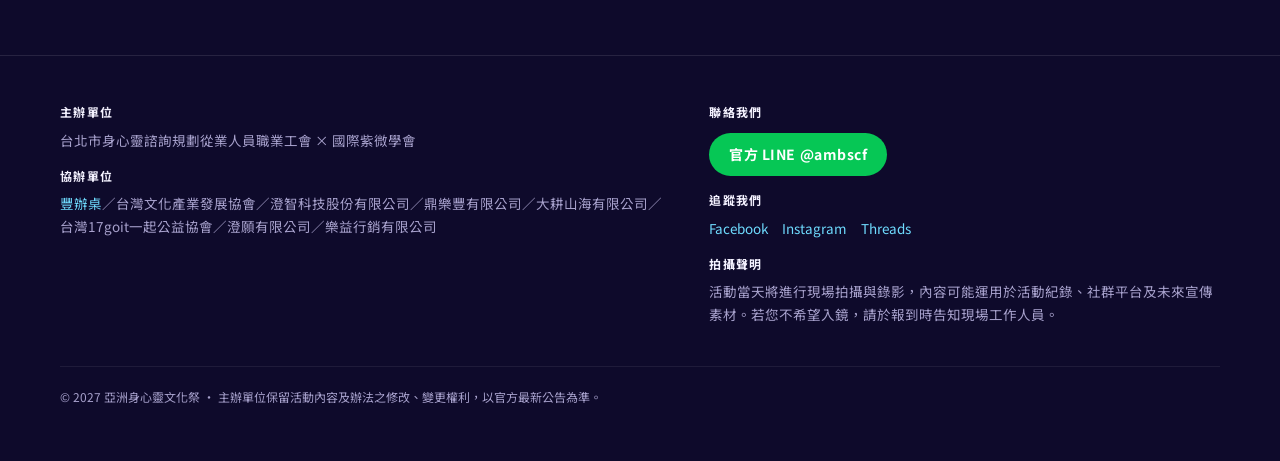
==== commit 6a954282: "吉董樂團名保留原本大小寫；晚宴介紹頁加上 kiat Tàng與礦工兄弟 Co-Authored-By: Claude Opus 5.5 <noreply@anthropic.com>" ====
--- a/banquet.html
+++ b/banquet.html
@@ -28,7 +28,7 @@
 <figure class="banquet-hero"><img src="assets/banquet/banquet-hero.jpg" alt="豐辦桌過往宴席實景，總舖師端菜走向滿席賓客" width="1800" height="1200" fetchpriority="high"><figcaption>豐辦桌過往宴席實景，非本次北流場地。</figcaption></figure>
 </div></div>
 <div class="wrap guide-shell bq">
-<article class="guide-info banquet-story"><p class="eyebrow">THE BANQUET</p><h2>一千人同席　寫下北流新紀錄</h2><p>北流首度舉辦千人辦桌，一百張圓桌、十道大菜，邀請一千人吃下新年第一席。文化祭最後一夜，邊吃台菜、邊看吉董演唱與幾米魔術，最後一起抽獎祈福，以台灣最有人情味的宴席寫下北流新紀錄。</p></article>
+<article class="guide-info banquet-story"><p class="eyebrow">THE BANQUET</p><h2>一千人同席　寫下北流新紀錄</h2><p>北流首度舉辦千人辦桌，一百張圓桌、十道大菜，邀請一千人吃下新年第一席。文化祭最後一夜，邊吃台菜、邊看吉董（kiat Tàng與礦工兄弟）演唱與幾米魔術，最後一起抽獎祈福，以台灣最有人情味的宴席寫下北流新紀錄。</p></article>
 <article class="guide-info partner-layout"><div class="partner-logo"><img src="assets/banquet/feng-logo.png" alt="豐辦桌" width="500" height="1100" loading="lazy"></div><div><p class="eyebrow">PARTNER</p><h2>宴席策劃｜豐辦桌</h2><p>豐辦桌走訪各地總舖師、記錄料理手藝、策劃主題宴席，也透過Podcast《豐食光》分享台菜文化。這一次，由豐辦桌策劃北流首場千人辦桌，把正宗美濃客家宴席帶到台北。</p><a class="banquet-text-link" href="https://www.facebook.com/falleratw" target="_blank" rel="noopener">豐辦桌 Facebook ↗</a></div></article>
 <article class="guide-info chef-layout"><div><p class="eyebrow">CHEF</p><h2>掌杓總舖師｜阿海師</h2><p>阿海師劉春樹出身高雄美濃，來自台灣少見、傳承至第四代的總舖師世家。這一晚，他專程北上掌杓，把家族手藝、客家風味與南部辦桌的火候端上北流。</p></div><div class="chef-photos"><figure><img src="assets/banquet/chef-speaking.jpg" alt="阿海師在廚房講解料理" width="1100" height="734" loading="lazy"></figure><figure><img src="assets/banquet/chef-cooking.jpg" alt="阿海師專注處理大蝦" width="733" height="1100" loading="lazy"></figure></div></article>
 <article class="guide-info" id="menu"><div class="menu-heading"><p class="eyebrow">MENU</p><h2>十道美濃客家大菜</h2><p>從總舖師手路菜到美濃在地手作糕點，一席吃遍南方好味。</p></div>
@@ -40,7 +40,7 @@
 <ol class="menu"><li>五福好彩迎賓拼盤</li><li>倒扣紅燒海味鮮羹</li><li>老菜脯龍虎石斑魚</li><li>台式錦繡古早米糕</li><li>老中青三代雞湯盅</li><li>經典龍蝦三明治盤</li><li>特製美濃梅干扣肉</li><li>白玉蘿蔔鮮肉丸湯</li><li>季節繽紛當令鮮果</li><li>桂圓銀耳紅綠雙糕</li></ol>
 
 <p class="menu-note">※菜色依當日食材可能微調</p><p class="menu-note">需要素食，請在購票備註填寫「素食」，將統一安排素食桌，席次有限。</p></article>
-<article class="guide-info banquet-program" id="program"><p class="eyebrow">PROGRAM</p><h2>晚宴流程</h2><ol class="flow"><li><time>17:00</time><div><b>賓客報到進場</b><span>暖場音樂</span></div></li><li><time>18:00</time><div><b>開運晚宴正式開始</b><span>千人辦桌開席・吉董開場演唱、主持人開場、主辦單位致詞</span></div></li><li><time>18:45</time><div><b>魔術表演｜幾米</b><span>有法力的魔術師</span></div></li><li><time>19:00</time><div><b>現場互動</b></div></li><li><time>19:25</time><div><b>抽獎與頒獎</b><span>第一次抽獎、頒獎、分會長分享</span></div></li><li><time>20:00</time><div><b>最終抽獎</b></div></li><li><time>20:15</time><div><b>吉董壓軸演唱・一起為台灣祈福</b><span>大合照與謝幕</span></div></li><li><time>20:30</time><div><b>晚宴結束</b></div></li></ol><p class="menu-note">※ 節目內容與時間以活動現場公告為準。</p></article>
+<article class="guide-info banquet-program" id="program"><p class="eyebrow">PROGRAM</p><h2>晚宴流程</h2><ol class="flow"><li><time>17:00</time><div><b>賓客報到進場</b><span>暖場音樂</span></div></li><li><time>18:00</time><div><b>開運晚宴正式開始</b><span>千人辦桌開席・吉董（kiat Tàng與礦工兄弟）開場演唱、主持人開場、主辦單位致詞</span></div></li><li><time>18:45</time><div><b>魔術表演｜幾米</b><span>有法力的魔術師</span></div></li><li><time>19:00</time><div><b>現場互動</b></div></li><li><time>19:25</time><div><b>抽獎與頒獎</b><span>第一次抽獎、頒獎、分會長分享</span></div></li><li><time>20:00</time><div><b>最終抽獎</b></div></li><li><time>20:15</time><div><b>吉董壓軸演唱・一起為台灣祈福</b><span>大合照與謝幕</span></div></li><li><time>20:30</time><div><b>晚宴結束</b></div></li></ol><p class="menu-note">※ 節目內容與時間以活動現場公告為準。</p></article>
 <article class="guide-info" id="participate"><p class="eyebrow">TICKETS</p><h2>怎麼參加</h2><ul class="participation-points"><li>晚宴須提前於 KKTIX 購票。</li><li>入場出示 KKTIX 電子票券，手機畫面或列印皆可。</li><li>「命書＋趨勢影片組合」不含晚宴席位。</li></ul><div class="cta-row"><a class="btn btn-ghost" href="index.html#tickets">比較票券方案</a></div></article>
 <aside class="guide-support"><h3>還有問題？</h3><p>桌次、餐食與入場問題，歡迎洽官方 LINE。</p><div class="cta-row"><a class="btn btn-line guide-action" href="https://lin.ee/wRx6bWV" target="_blank" rel="noopener">官方 LINE @ambscf</a><a class="btn btn-ghost" href="index.html">回文化祭首頁</a></div></aside>
 </div></main><footer>
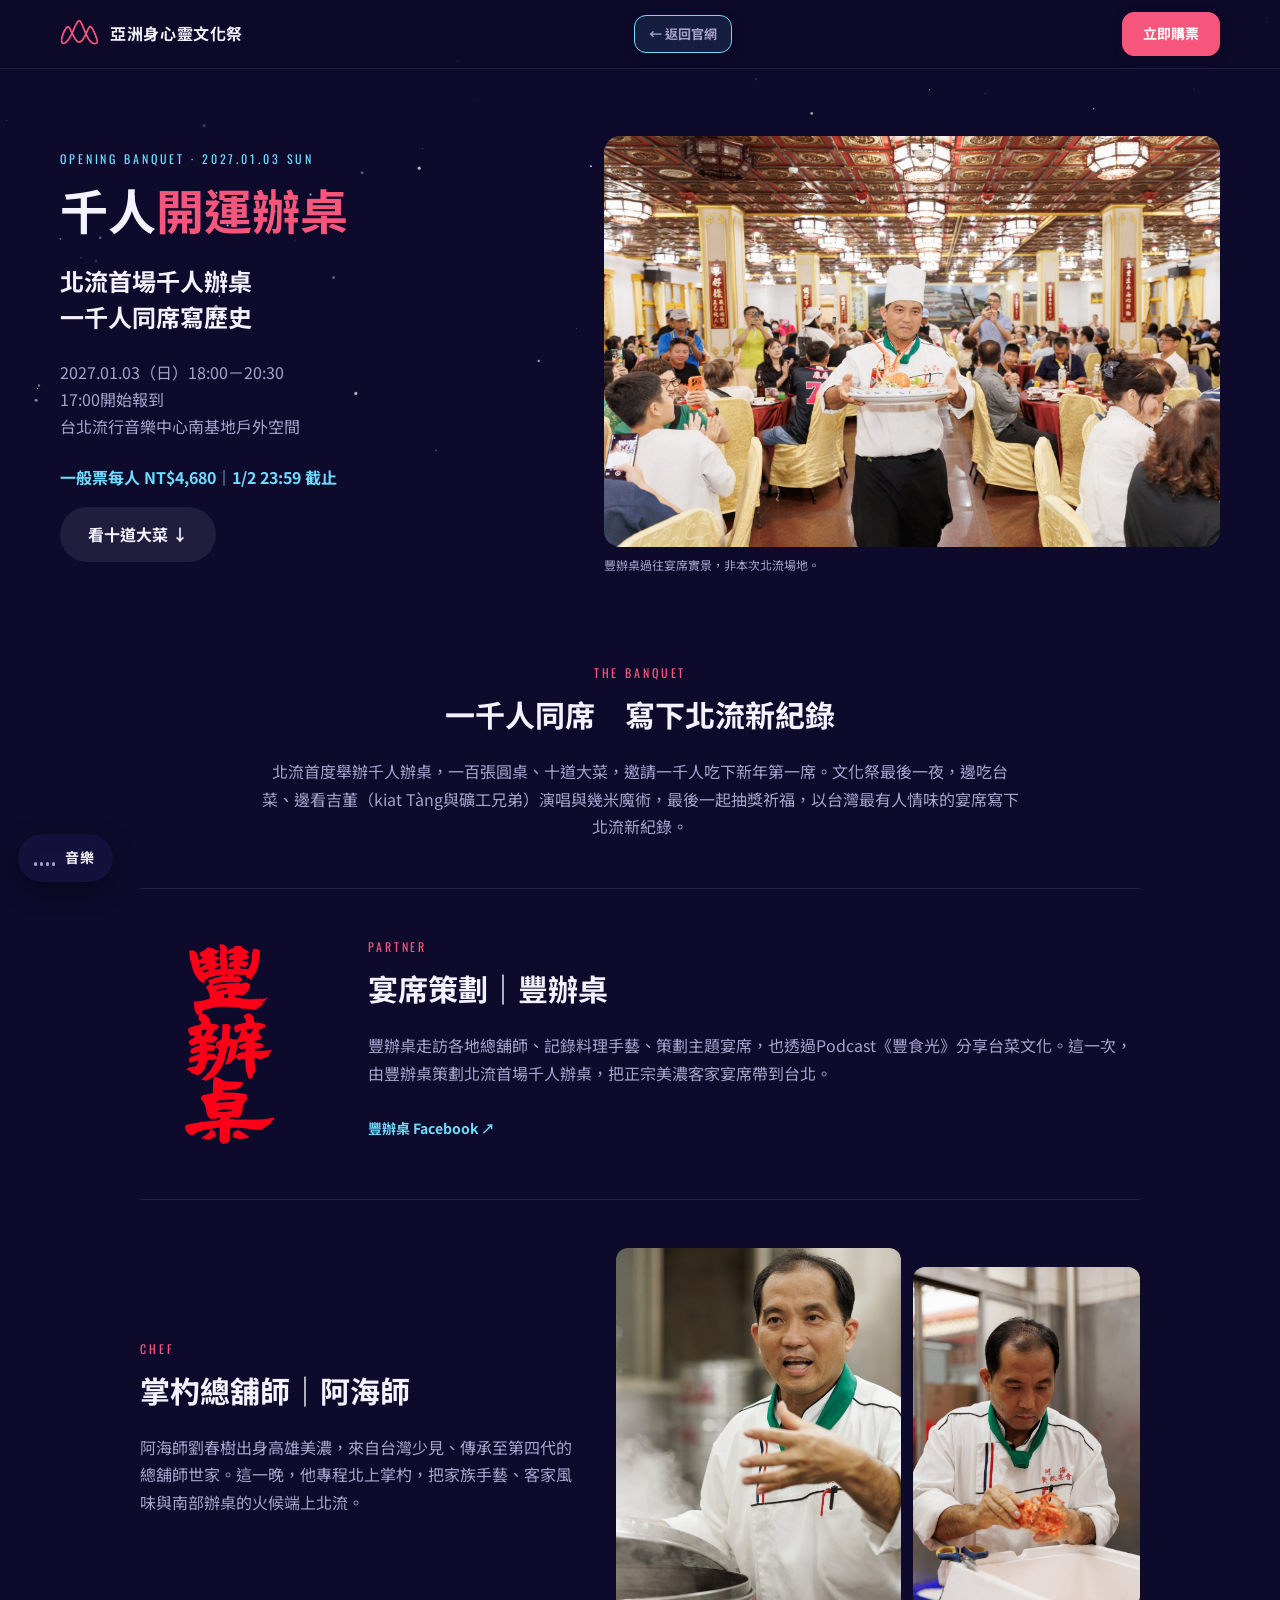
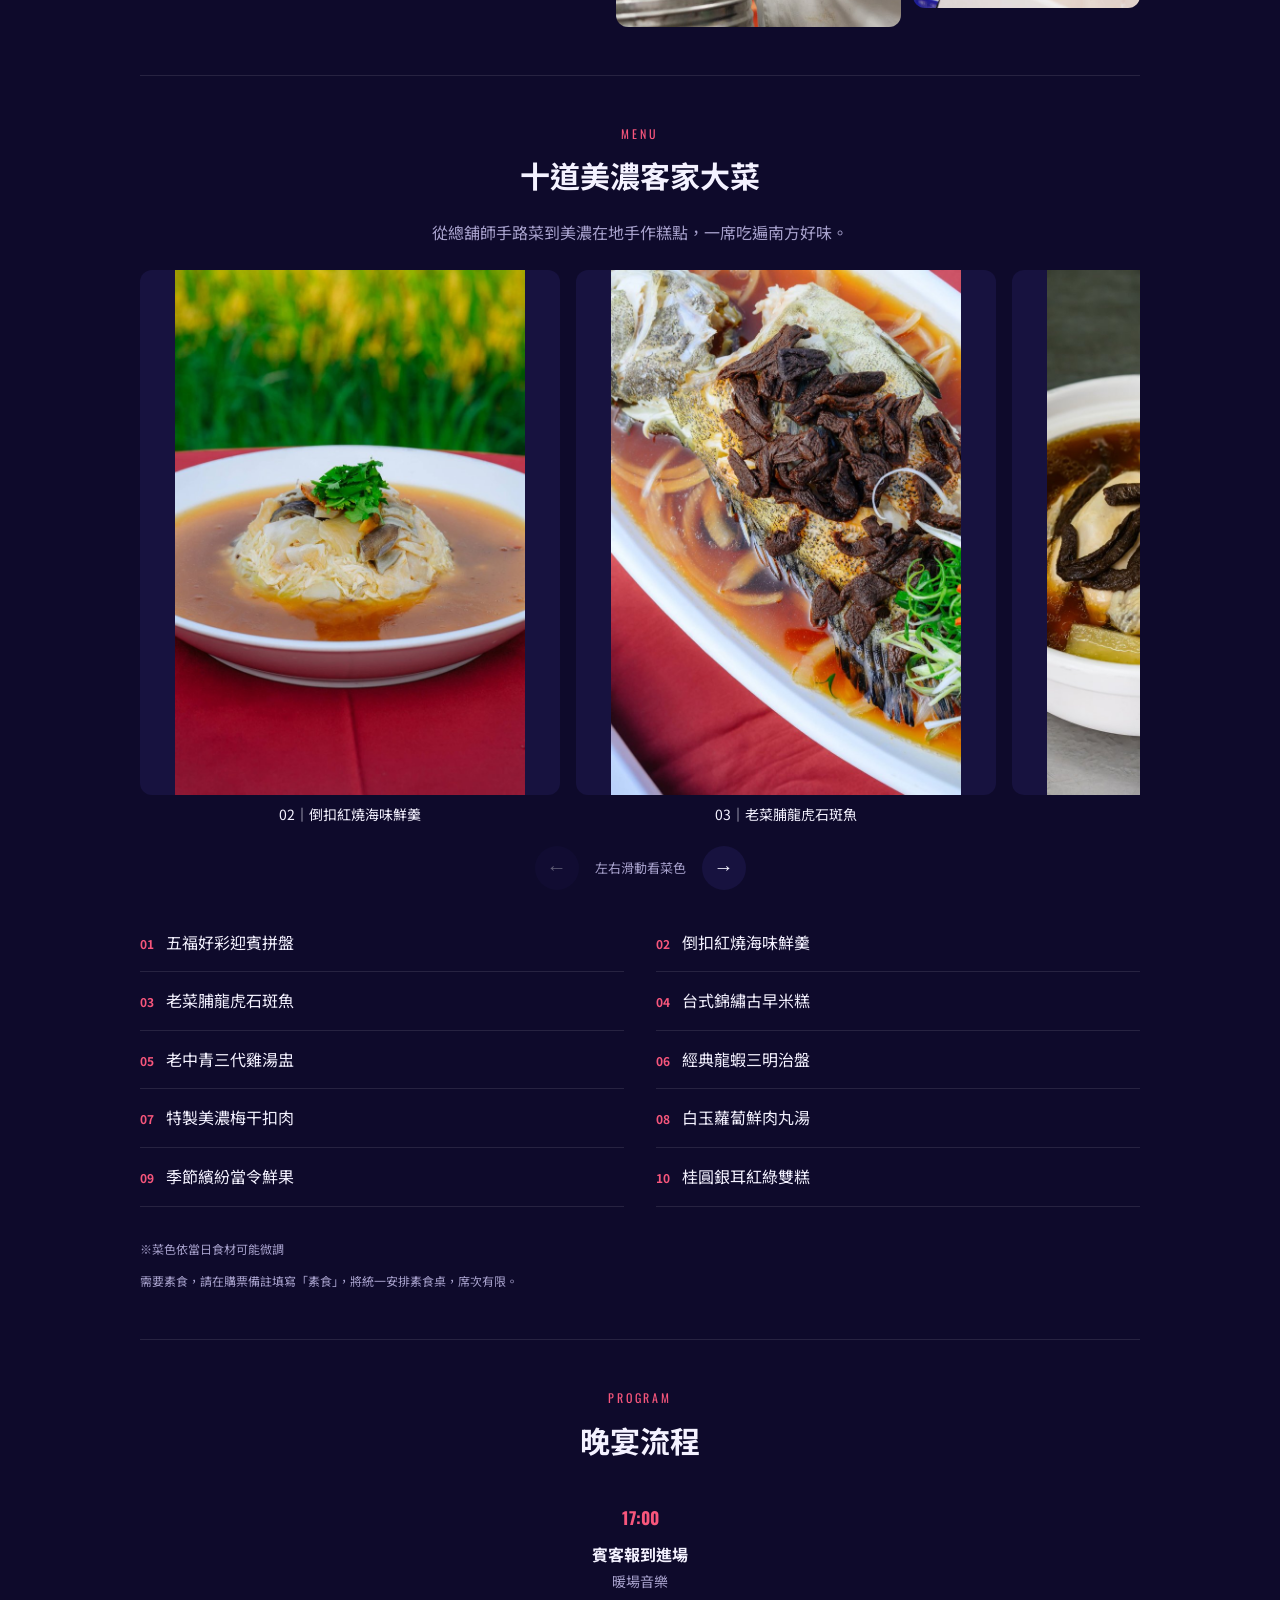
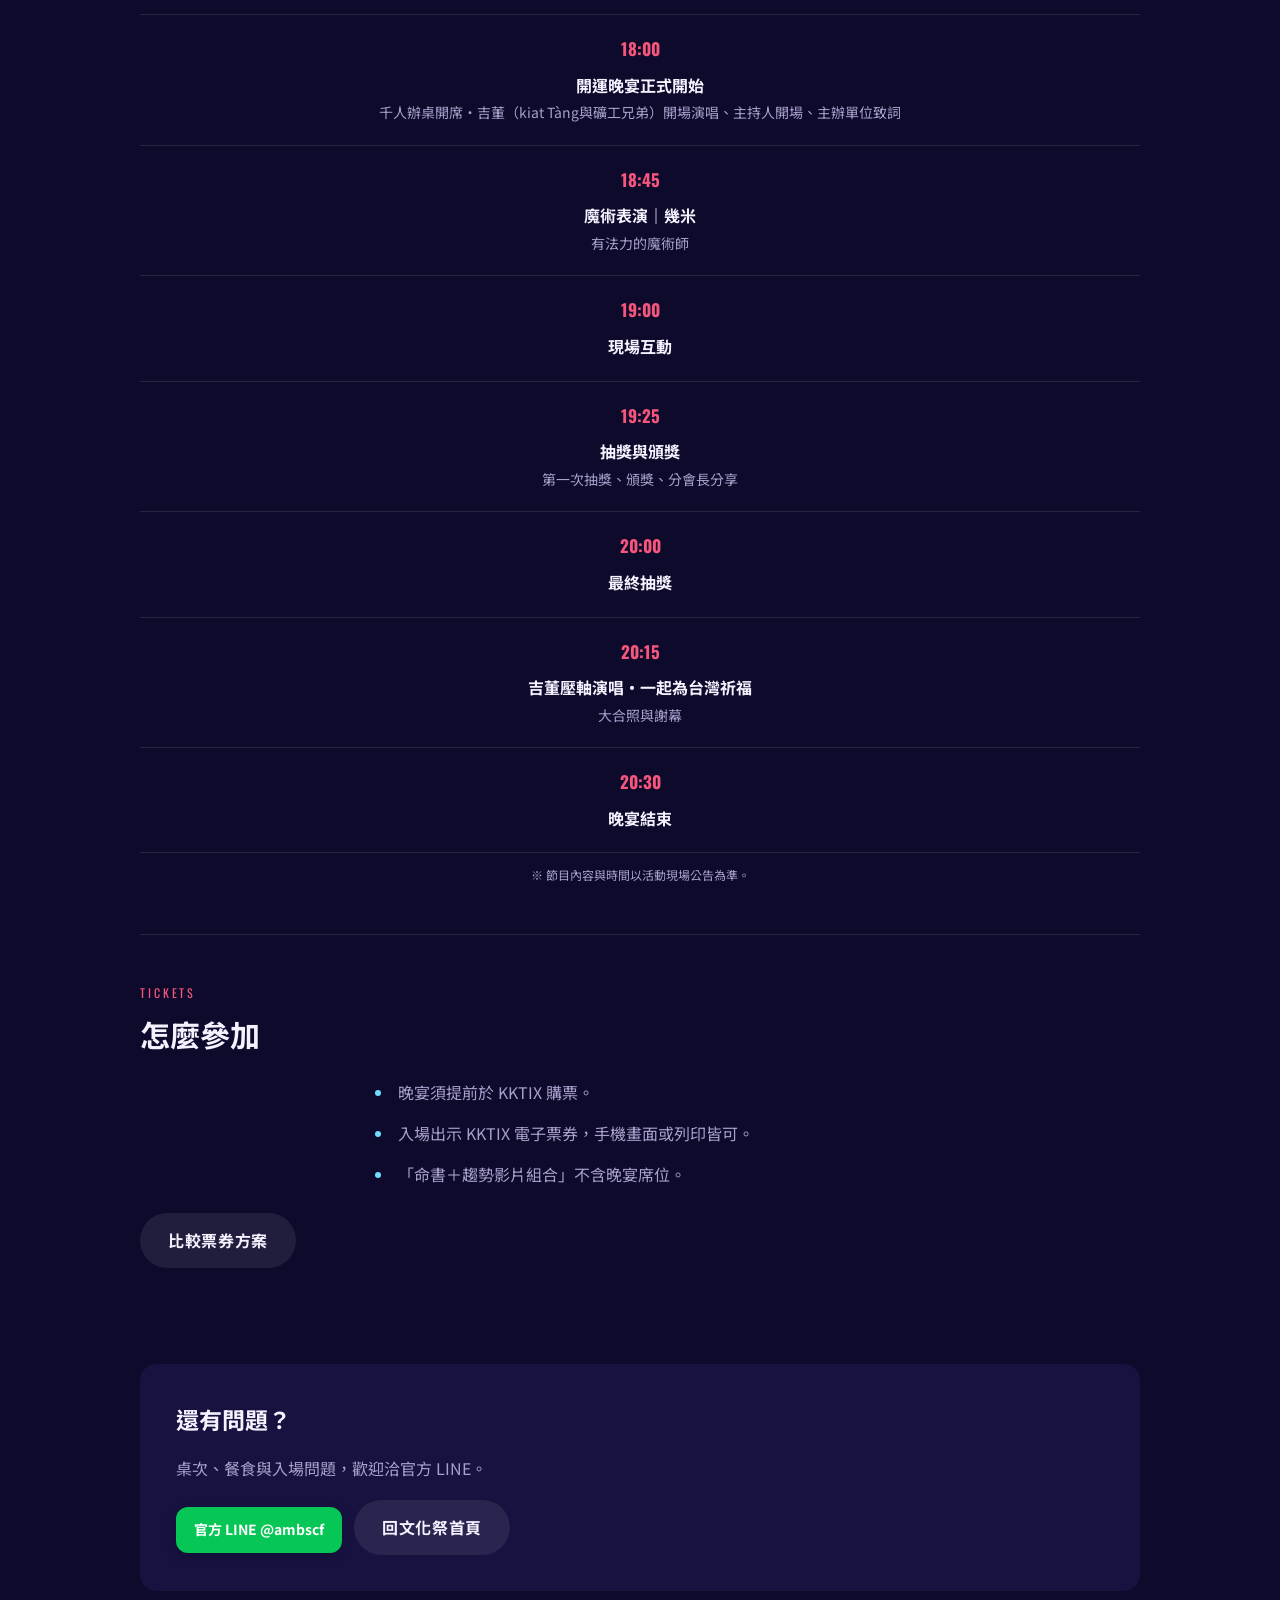
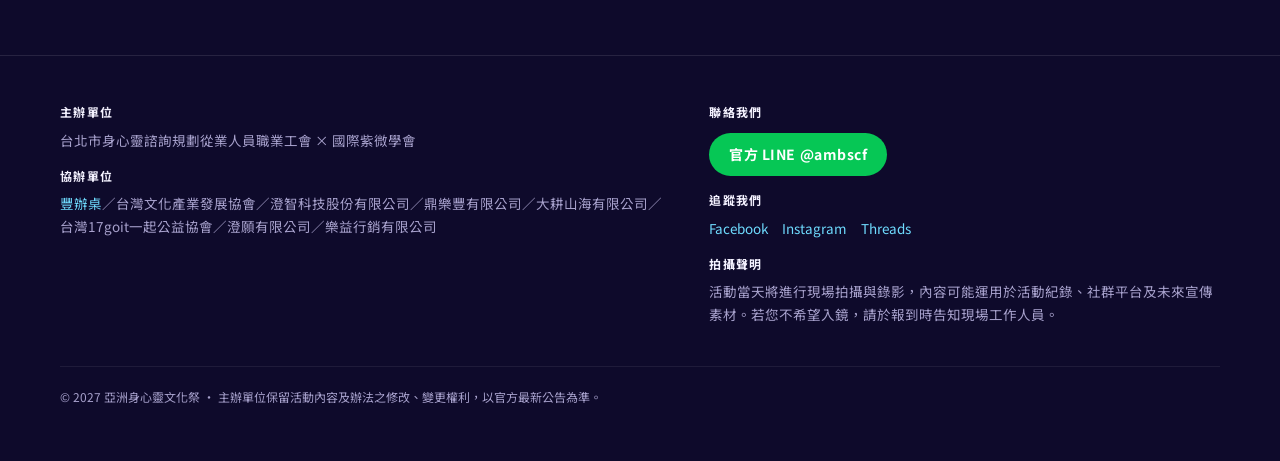
==== commit eaccac10: "SEO／AI 搜尋：新增 llms.txt、攤商與演出者預寫文字、常見問題與晚宴頁結構化資料、首頁描述與 sitemap 更新日期 Co-Authored-By: Claude Opus 5.5 <n" ====
--- a/banquet.html
+++ b/banquet.html
@@ -14,6 +14,90 @@
 <meta name="twitter:image" content="https://asiaspiritfest.com/assets/share/banquet-photo-logo-20261016.jpg">
 <link rel="stylesheet" href="mobile-actions.css?v=nav-860">
 <link rel="canonical" href="https://asiaspiritfest.com/banquet.html">
+<script type="application/ld+json" id="banquet-jsonld">
+{
+  "@context": "https://schema.org",
+  "@type": "Event",
+  "@id": "https://asiaspiritfest.com/banquet.html#banquet",
+  "name": "千人開運辦桌｜2027 亞洲身心靈文化祭開運晚宴",
+  "description": "2027/1/3（日）晚上在台北流行音樂中心南基地舉辦的千人辦桌：豐辦桌策劃、美濃總舖師阿海師掌杓，十道美濃客家大菜，搭配吉董演唱、幾米魔術與抽獎。需於 KKTIX 購票。",
+  "url": "https://asiaspiritfest.com/banquet.html",
+  "image": [
+    "https://asiaspiritfest.com/assets/share/banquet-photo-logo-20261016.jpg"
+  ],
+  "inLanguage": "zh-Hant",
+  "startDate": "2027-01-03T18:00:00+08:00",
+  "endDate": "2027-01-03T20:30:00+08:00",
+  "doorTime": "2027-01-03T17:00:00+08:00",
+  "eventStatus": "https://schema.org/EventScheduled",
+  "eventAttendanceMode": "https://schema.org/OfflineEventAttendanceMode",
+  "location": {
+    "@type": "Place",
+    "name": "台北流行音樂中心 南基地戶外空間",
+    "address": {
+      "@type": "PostalAddress",
+      "streetAddress": "市民大道八段 99 號",
+      "addressLocality": "南港區",
+      "addressRegion": "臺北市",
+      "addressCountry": "TW"
+    }
+  },
+  "organizer": {
+    "@id": "https://asiaspiritfest.com/#organizer"
+  },
+  "superEvent": {
+    "@id": "https://asiaspiritfest.com/#event"
+  },
+  "performer": [
+    {
+      "@type": "Person",
+      "name": "吉董（吳永吉）"
+    },
+    {
+      "@type": "Person",
+      "name": "幾米"
+    }
+  ],
+  "offers": [
+    {
+      "@type": "Offer",
+      "name": "一般票（開運晚宴）",
+      "price": "4680",
+      "priceCurrency": "TWD",
+      "availability": "https://schema.org/InStock",
+      "url": "https://kktix.com/events/culturalfestival2027/registrations/new",
+      "validThrough": "2027-01-02T23:59:59+08:00"
+    },
+    {
+      "@type": "Offer",
+      "name": "命書套票",
+      "price": "6600",
+      "priceCurrency": "TWD",
+      "availability": "https://schema.org/InStock",
+      "url": "https://kktix.com/events/culturalfestival2027/registrations/new",
+      "validThrough": "2027-01-02T23:59:59+08:00"
+    },
+    {
+      "@type": "Offer",
+      "name": "VIP 命書票",
+      "price": "10400",
+      "priceCurrency": "TWD",
+      "availability": "https://schema.org/InStock",
+      "url": "https://kktix.com/events/culturalfestival2027/registrations/new",
+      "validThrough": "2027-01-02T23:59:59+08:00"
+    },
+    {
+      "@type": "Offer",
+      "name": "十人團體桌",
+      "price": "39800",
+      "priceCurrency": "TWD",
+      "availability": "https://schema.org/InStock",
+      "url": "https://kktix.com/events/culturalfestival2027/registrations/new",
+      "validThrough": "2027-01-02T23:59:59+08:00"
+    }
+  ]
+}
+</script>
 </head><body>
 <header class="nav on"><div class="wrap"><a class="brand" href="index.html"><img src="assets/logo-mark.png" alt="">亞洲身心靈文化祭</a><a class="guide-back guide-action btn btn-ghost" href="index.html#schedule">← 返回官網</a><a class="btn btn-main guide-action" data-kktix-buy href="https://kktix.com/events/culturalfestival2027/registrations/new" target="_blank" rel="noopener">立即購票</a></div></header>
 <main>
@@ -22,7 +106,7 @@
 <h1>千人<span class="grad-text">開運辦桌</span></h1>
 <p class="banquet-tagline">北流首場千人辦桌<br>一千人同席寫歷史</p>
 <p class="banquet-date">2027.01.03（日）18:00－20:30<br>17:00開始報到<br>台北流行音樂中心南基地戶外空間</p>
-<p class="banquet-offer" id="banquetOffer">早鳥每人 NT$3,980｜10/31 23:59 截止</p>
+<p class="banquet-offer" id="banquetOffer">一般票每人 NT$4,680｜1/2 23:59 截止</p>
 <div class="cta-row"><a class="btn btn-ghost" href="#menu">看十道大菜 ↓</a></div>
 </div>
 <figure class="banquet-hero"><img src="assets/banquet/banquet-hero.jpg" alt="豐辦桌過往宴席實景，總舖師端菜走向滿席賓客" width="1800" height="1200" fetchpriority="high"><figcaption>豐辦桌過往宴席實景，非本次北流場地。</figcaption></figure>
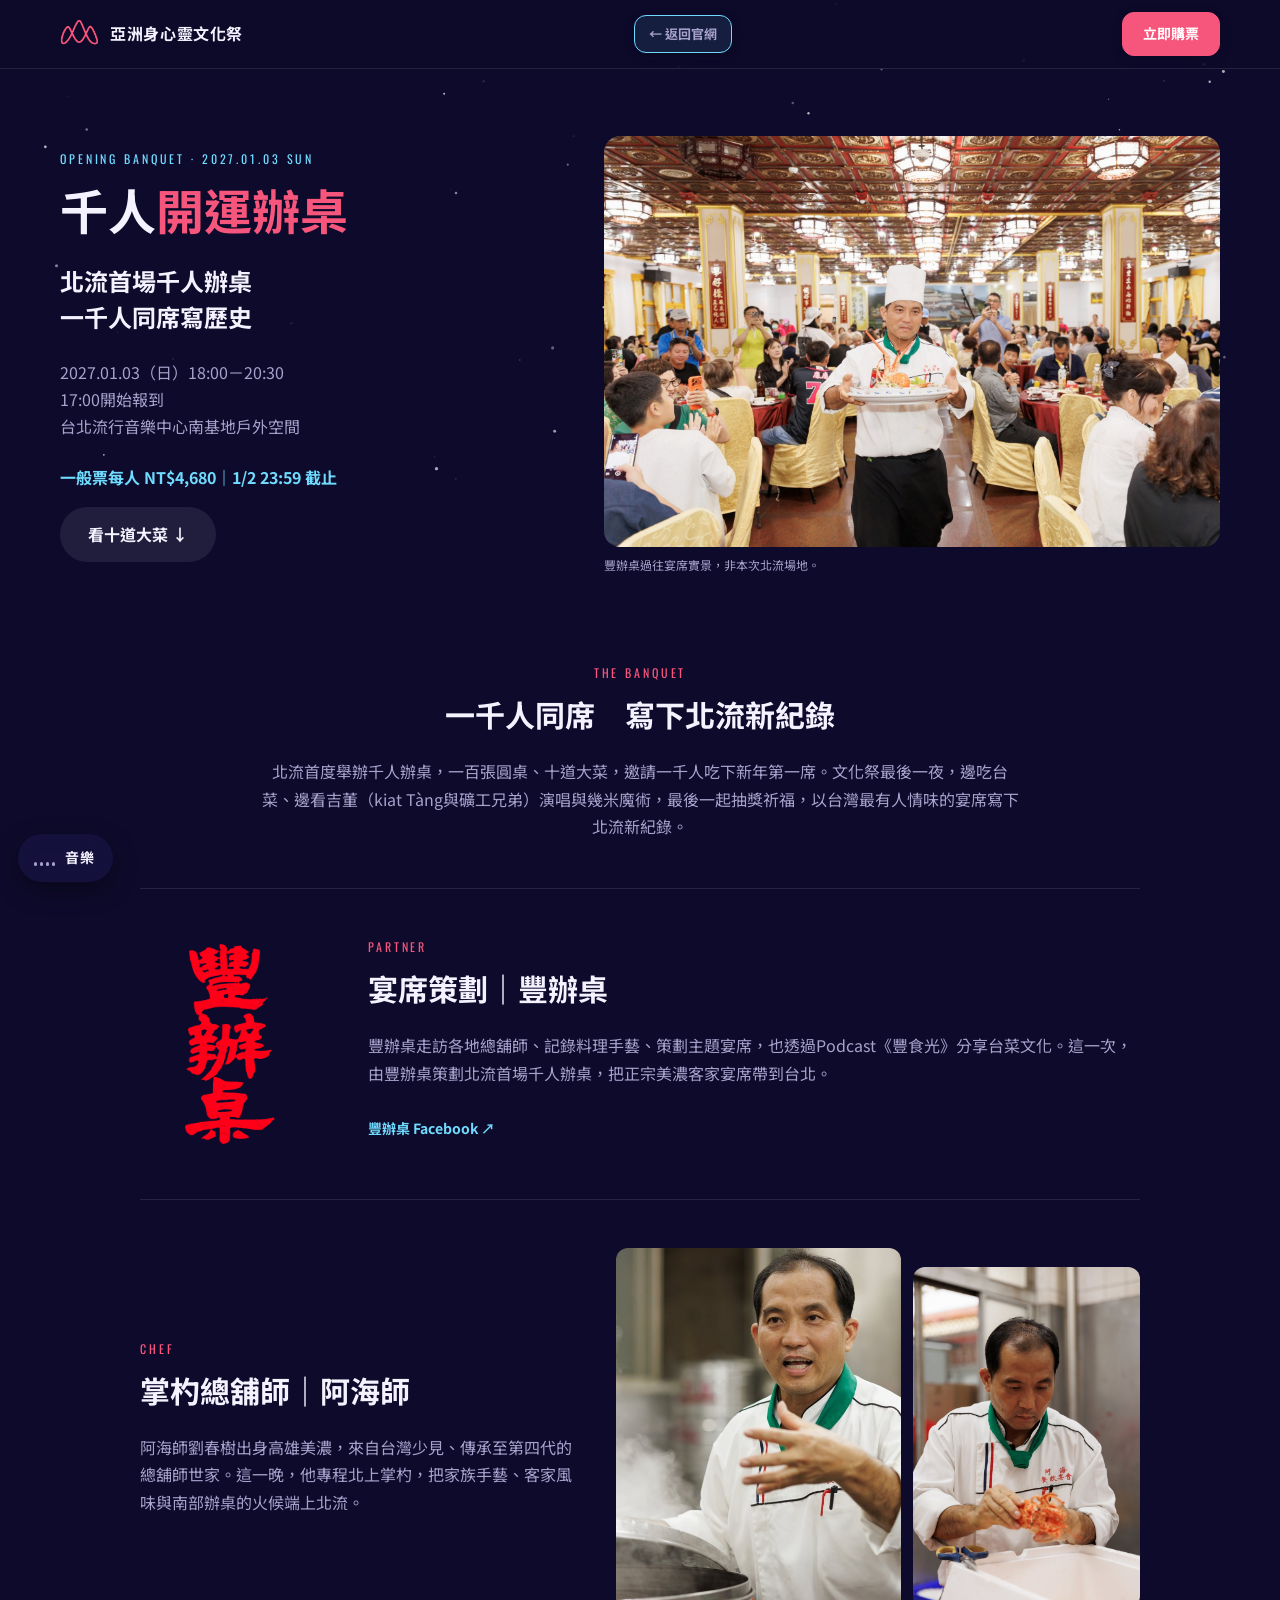
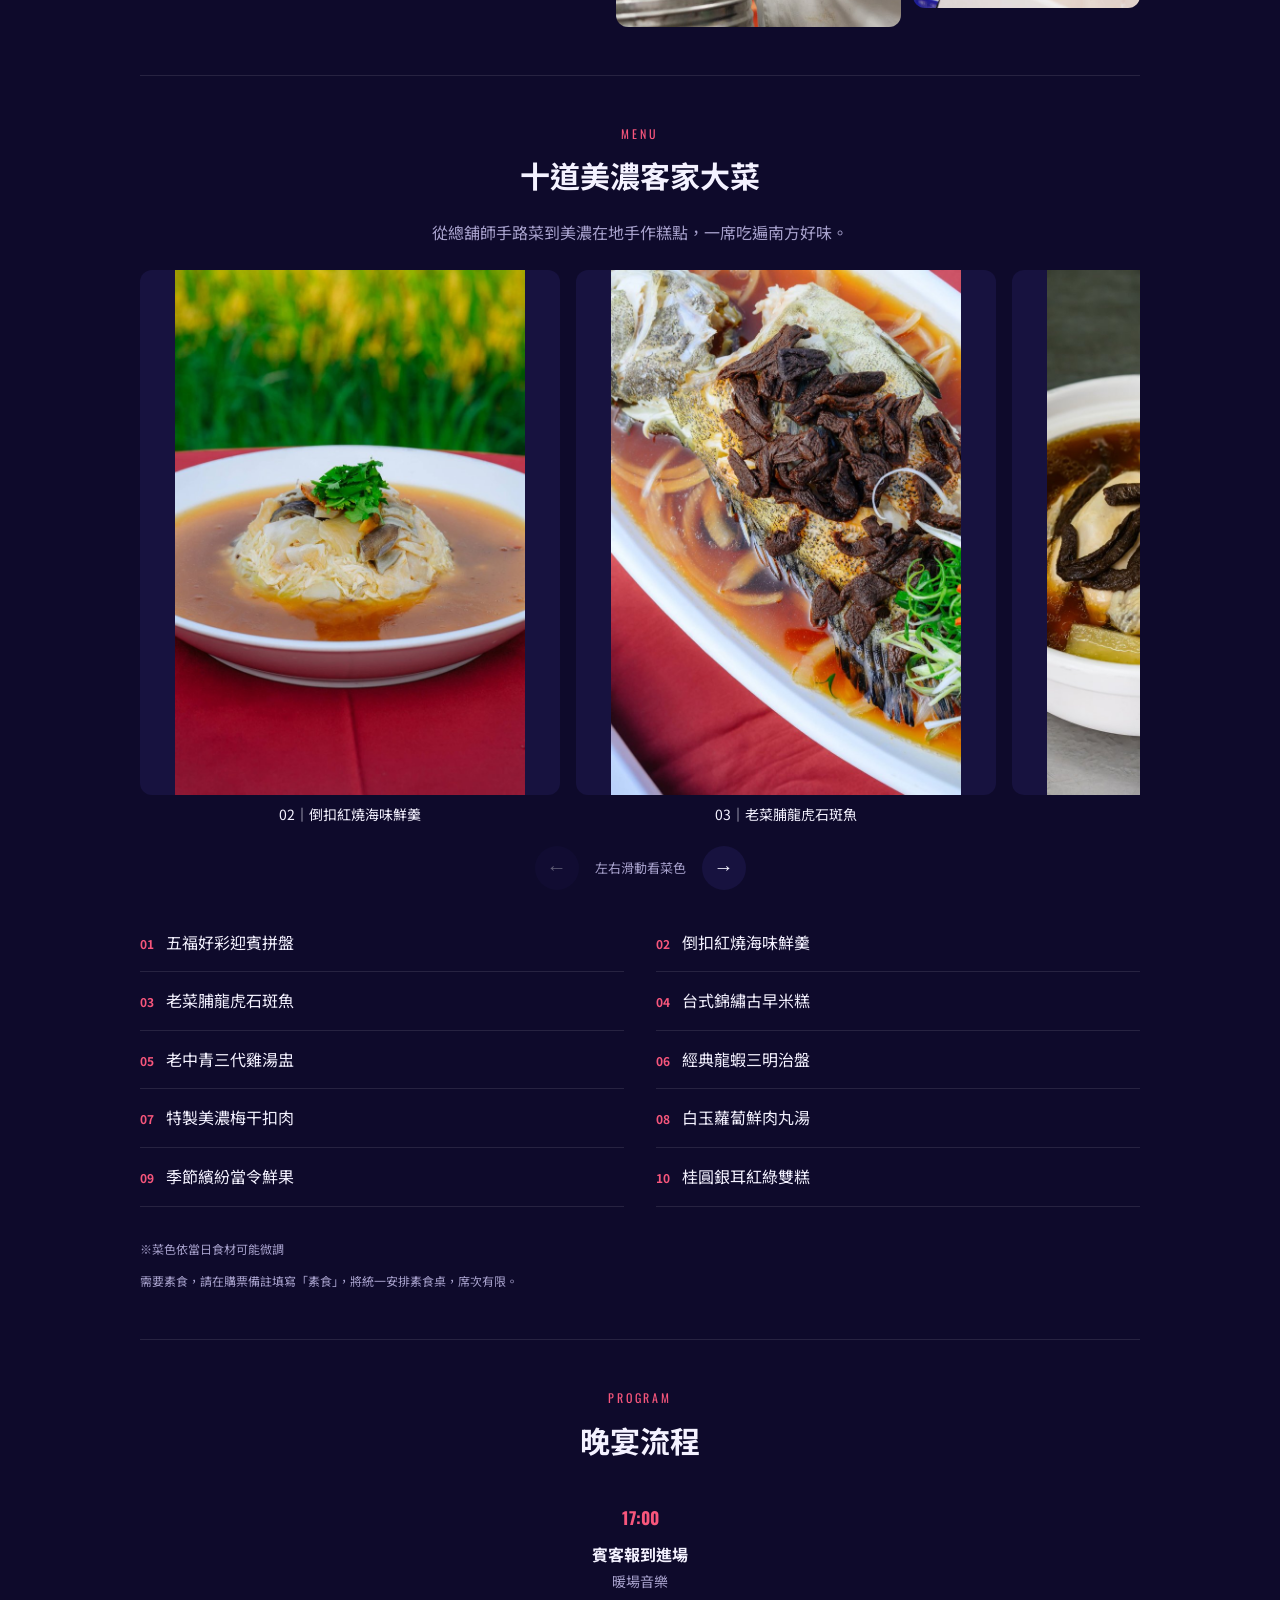
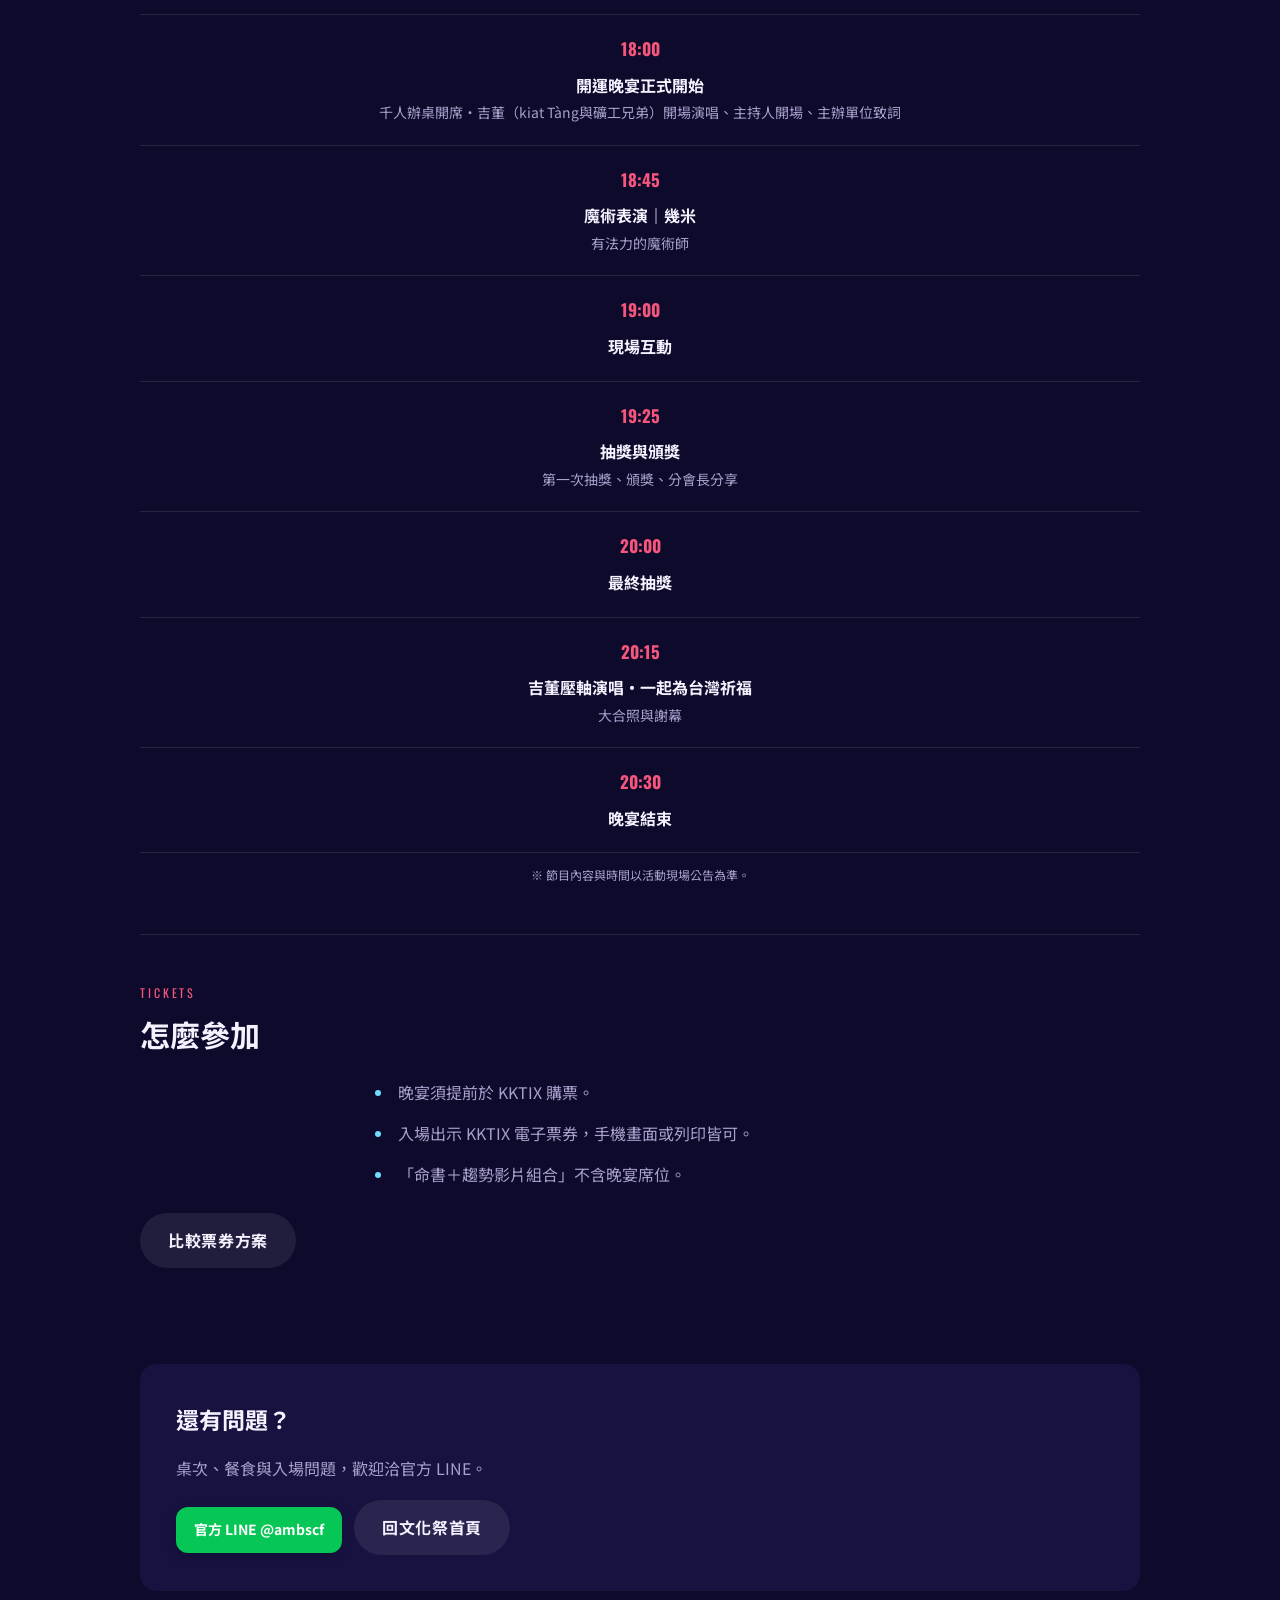
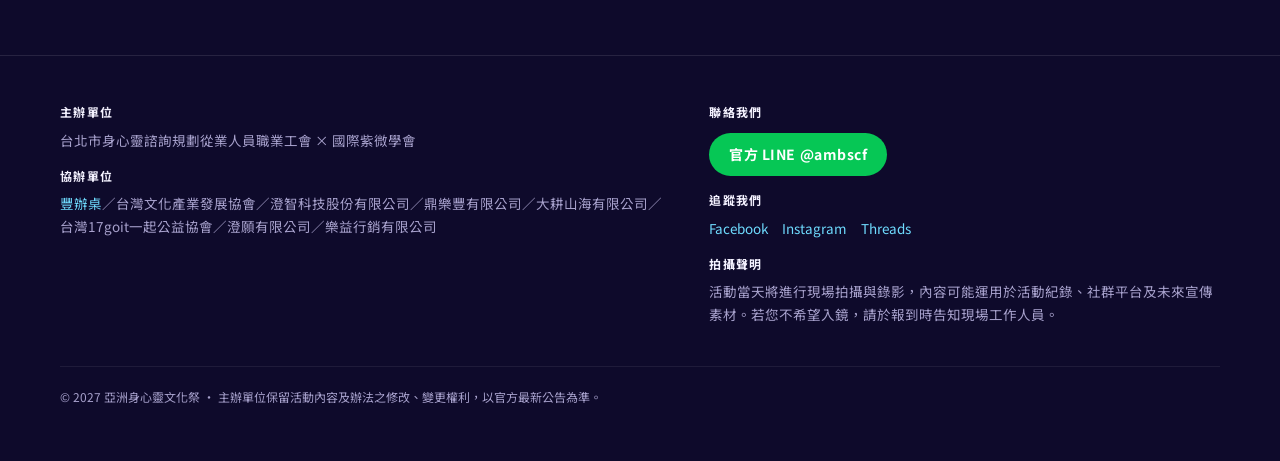
==== commit fd926d9b: "啟用 Cloudflare Web Analytics 流量統計" ====
--- a/banquet.html
+++ b/banquet.html
@@ -212,4 +212,7 @@
 </script>
 <script src="tickets.js"></script>
 <script>FestivalTickets.boot();</script>
+<!-- Cloudflare Web Analytics -->
+<script type="module" src="https://static.cloudflareinsights.com/beacon.min.js" data-cf-beacon='{"token":"f1c8b30029904bfea5128dfb308c660d"}'></script>
+<!-- End Cloudflare Web Analytics -->
 </body></html>
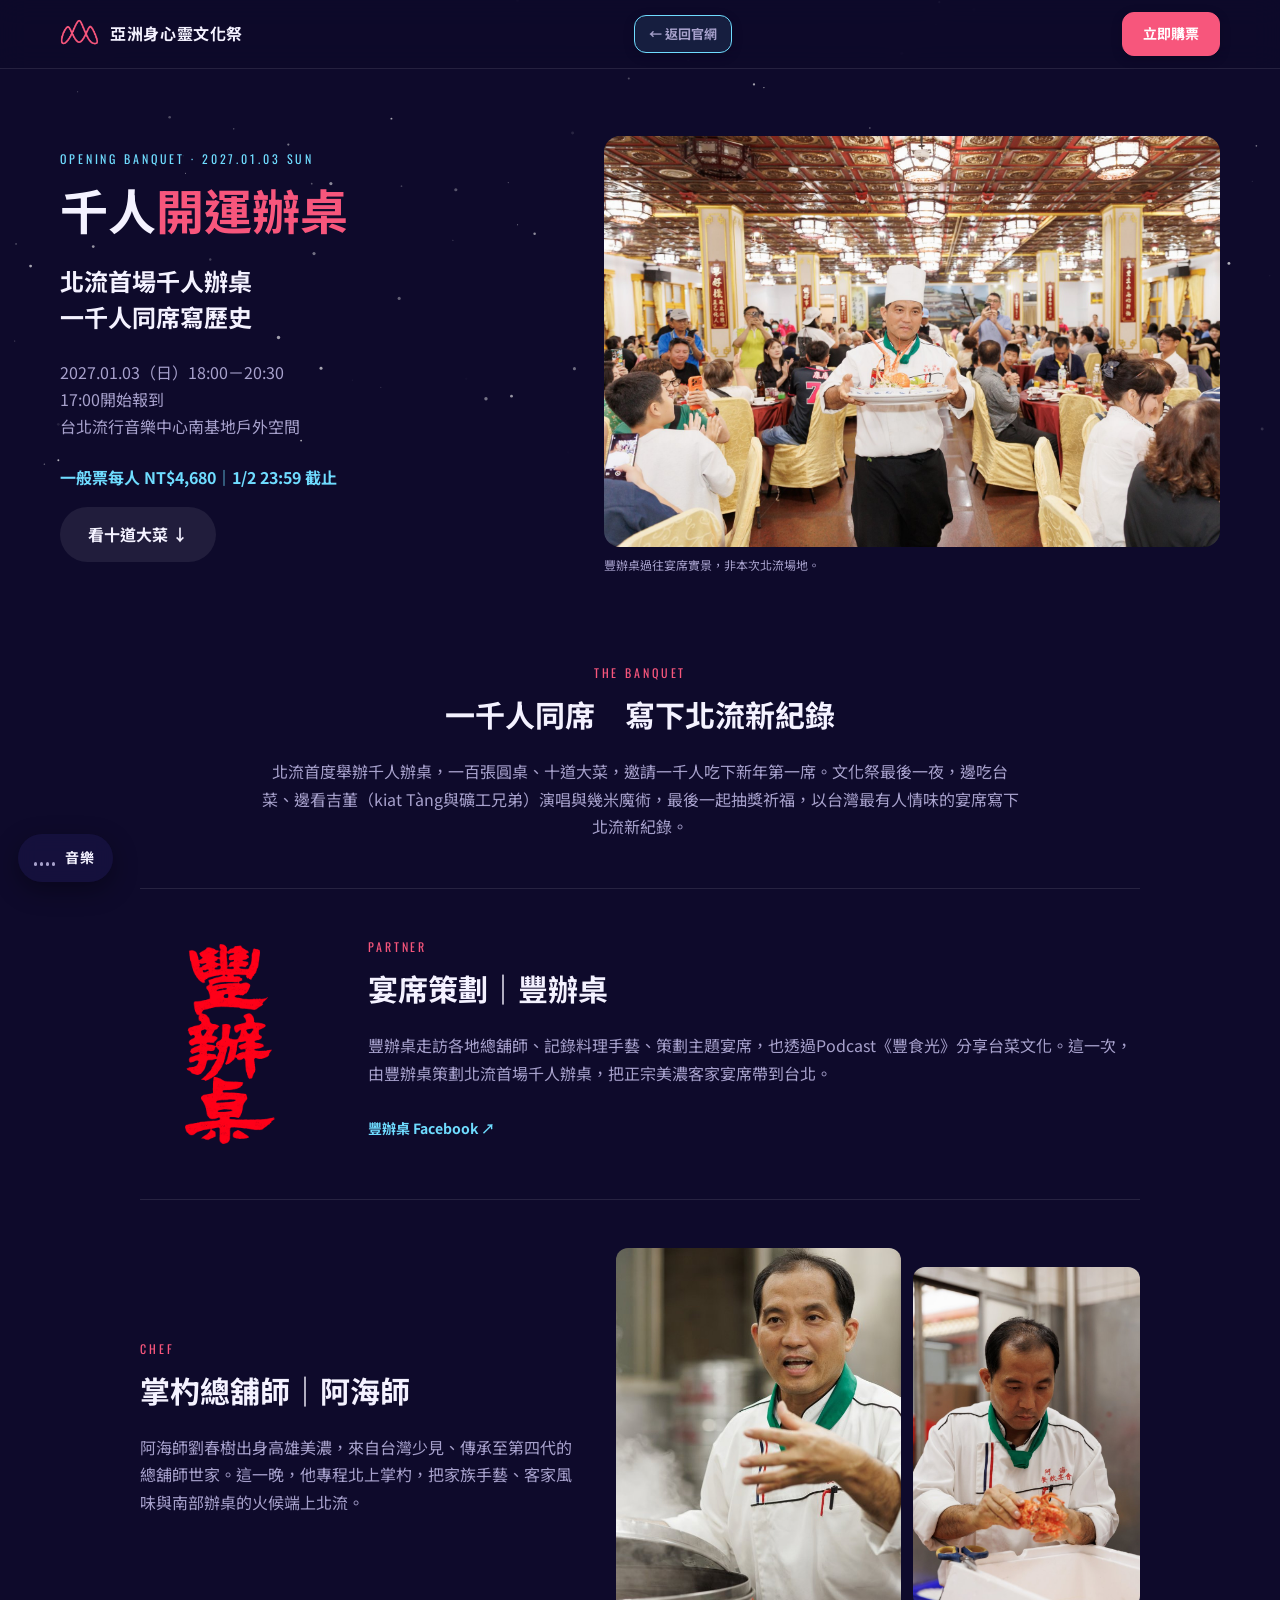
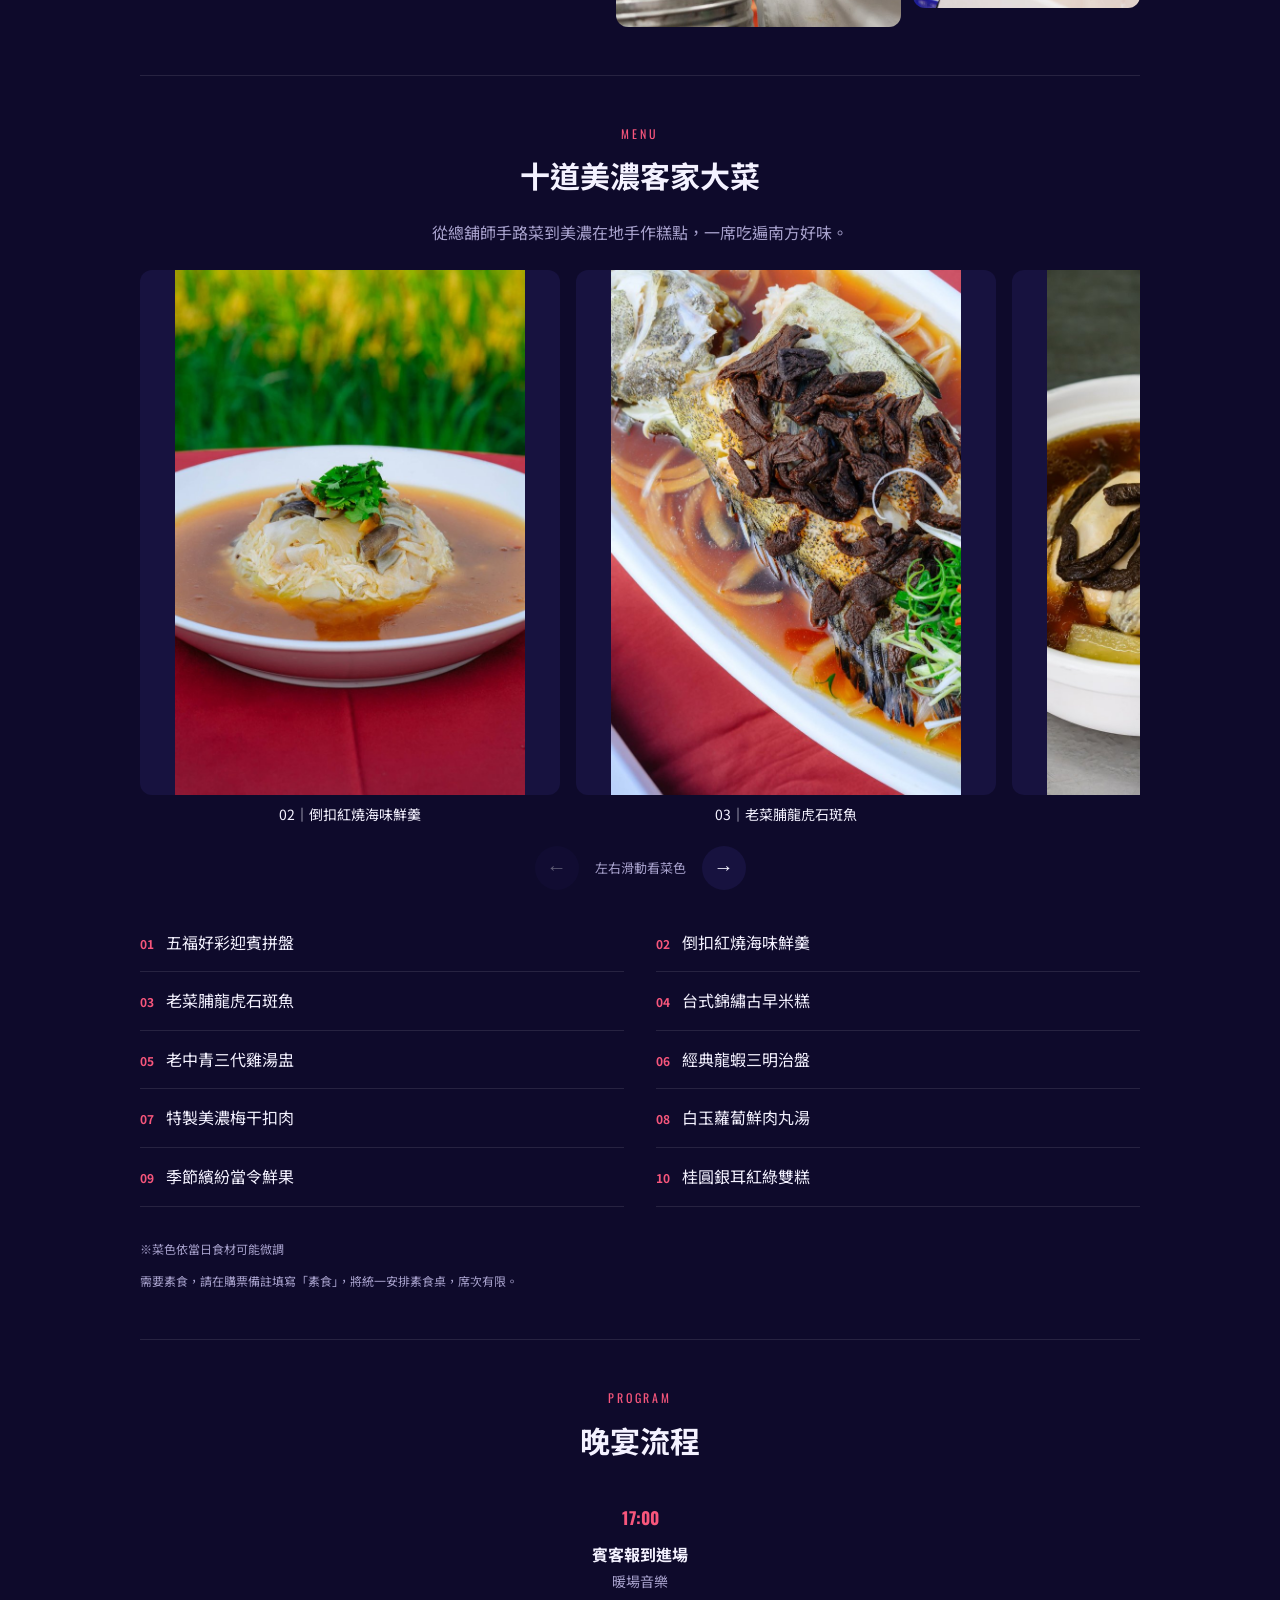
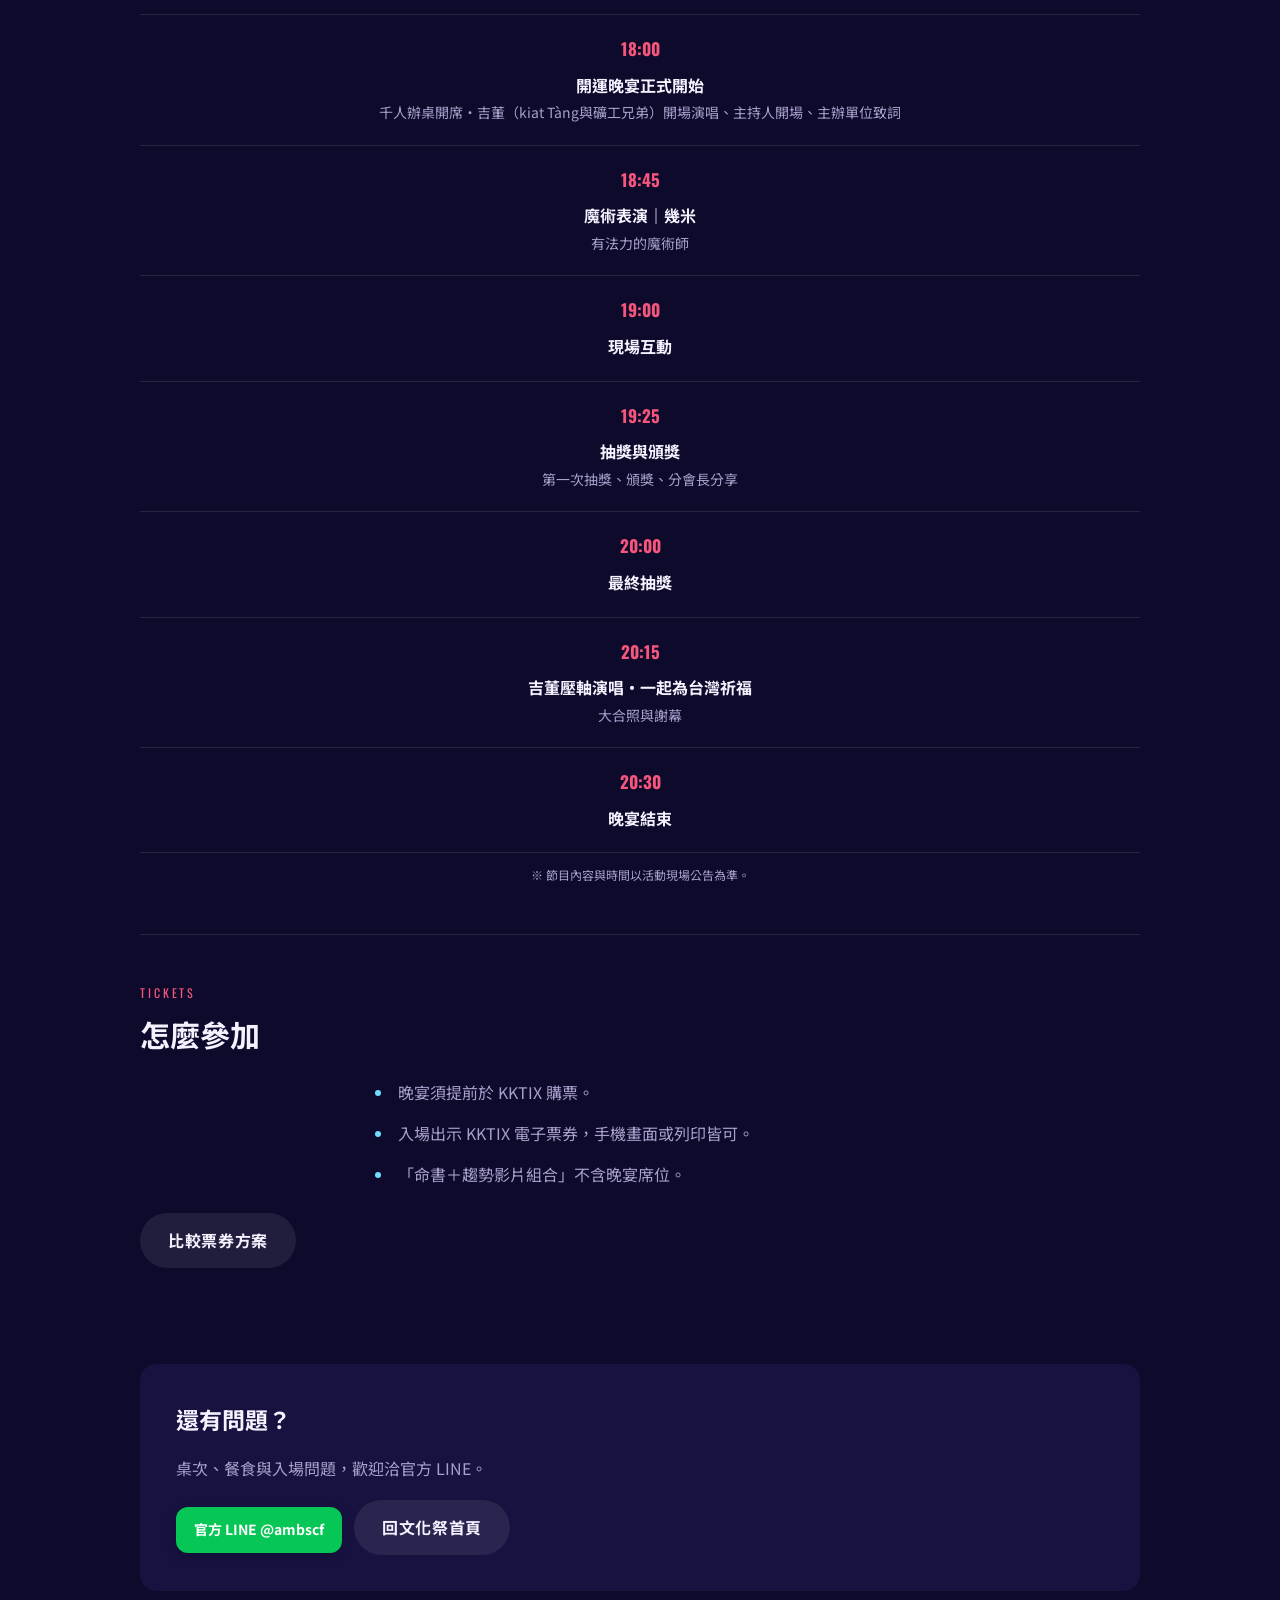
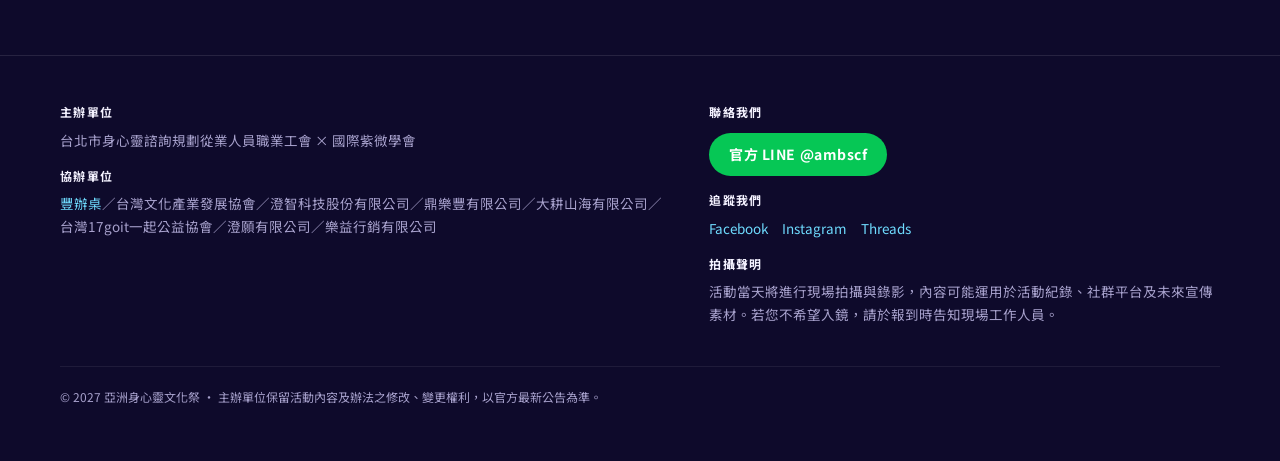
==== commit fa9e27e9: "安裝 Meta Pixel 164181312147341 頁面瀏覽追蹤" ====
--- a/banquet.html
+++ b/banquet.html
@@ -98,7 +98,20 @@
   ]
 }
 </script>
+<!-- Meta Pixel Code -->
+<script>
+!function(f,b,e,v,n,t,s){if(f.fbq)return;n=f.fbq=function(){n.callMethod?
+n.callMethod.apply(n,arguments):n.queue.push(arguments)};if(!f._fbq)f._fbq=n;
+n.push=n;n.loaded=!0;n.version='2.0';n.queue=[];t=b.createElement(e);t.async=!0;
+t.src=v;s=b.getElementsByTagName(e)[0];s.parentNode.insertBefore(t,s)}
+(window,document,'script','https://connect.facebook.net/en_US/fbevents.js');
+fbq('init', '164181312147341');
+fbq('track', 'PageView');
+</script>
+<!-- End Meta Pixel Code -->
 </head><body>
+<noscript><img height="1" width="1" style="display:none" alt="" src="https://www.facebook.com/tr?id=164181312147341&amp;ev=PageView&amp;noscript=1"></noscript>
+
 <header class="nav on"><div class="wrap"><a class="brand" href="index.html"><img src="assets/logo-mark.png" alt="">亞洲身心靈文化祭</a><a class="guide-back guide-action btn btn-ghost" href="index.html#schedule">← 返回官網</a><a class="btn btn-main guide-action" data-kktix-buy href="https://kktix.com/events/culturalfestival2027/registrations/new" target="_blank" rel="noopener">立即購票</a></div></header>
 <main>
 <div class="guide-intro banquet-intro"><canvas id="stars" aria-hidden="true"></canvas><div class="wrap banquet-hero-layout"><div class="banquet-hero-copy">
